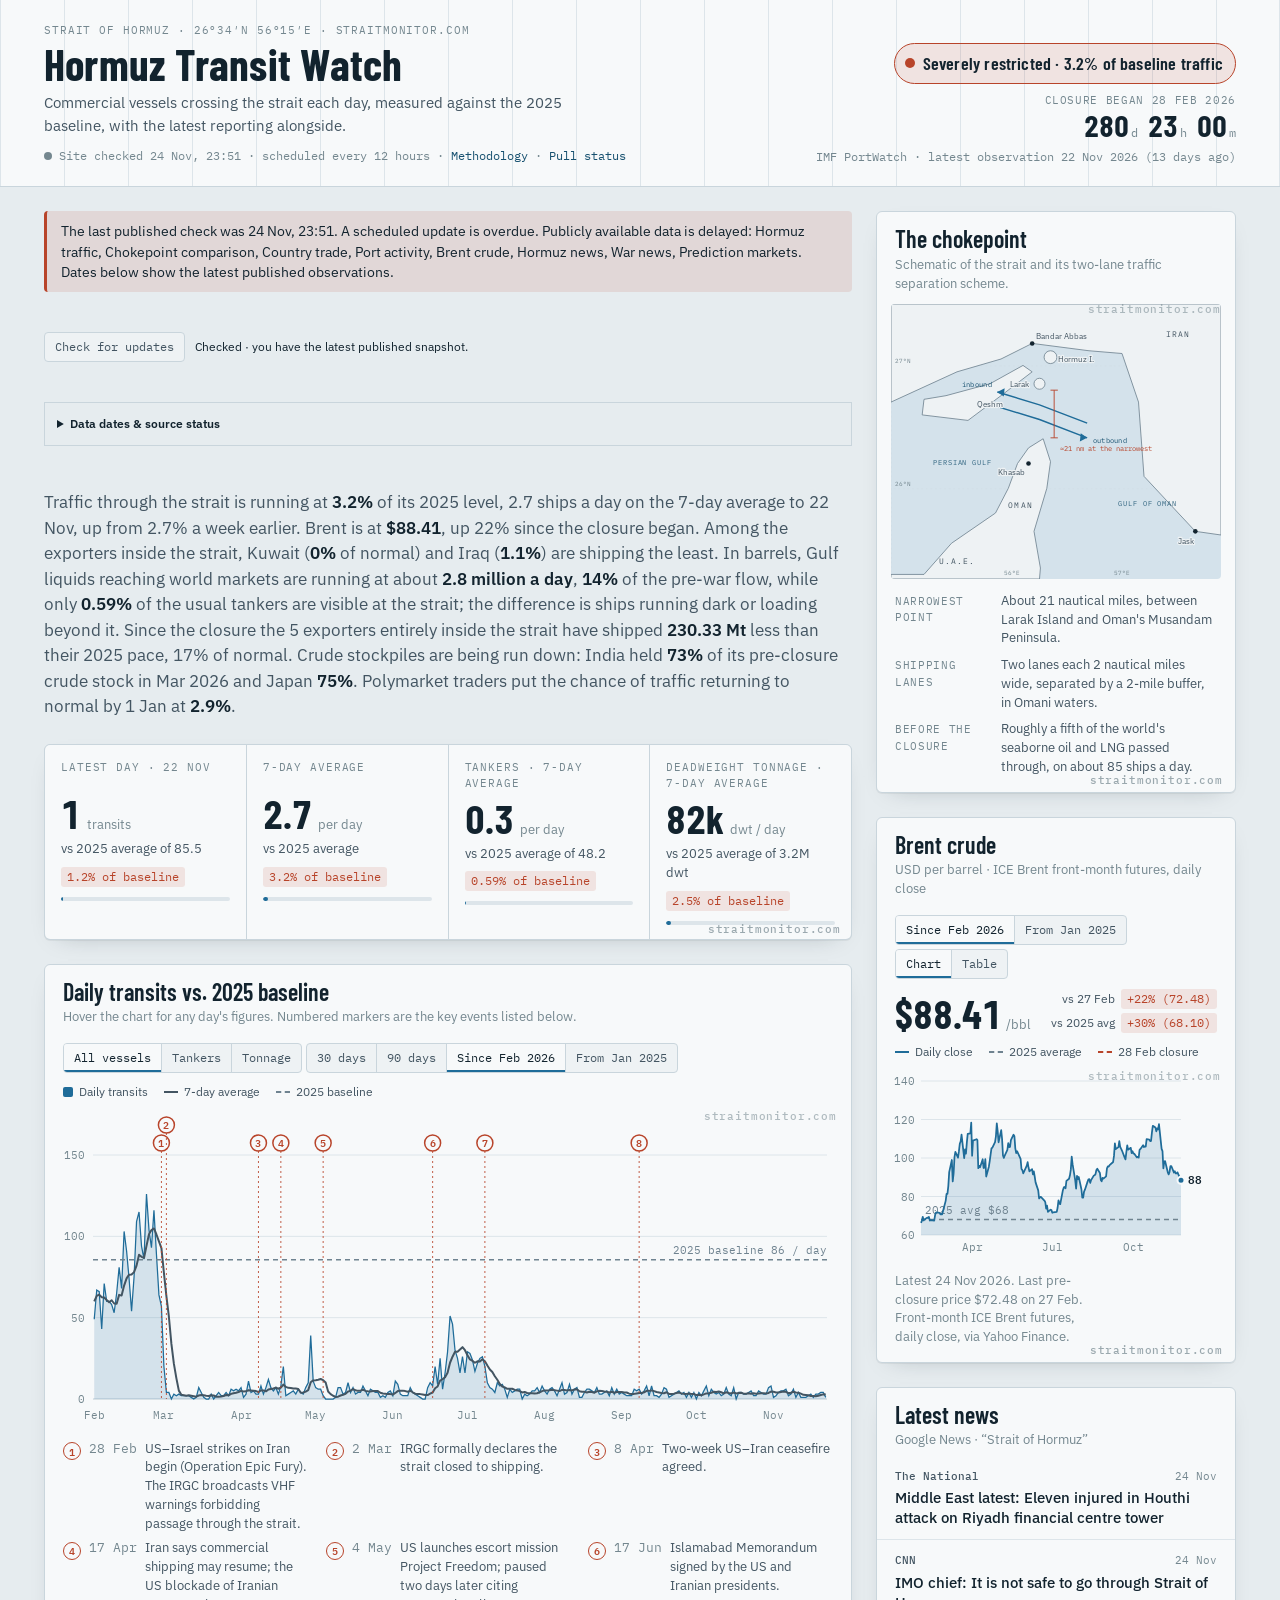
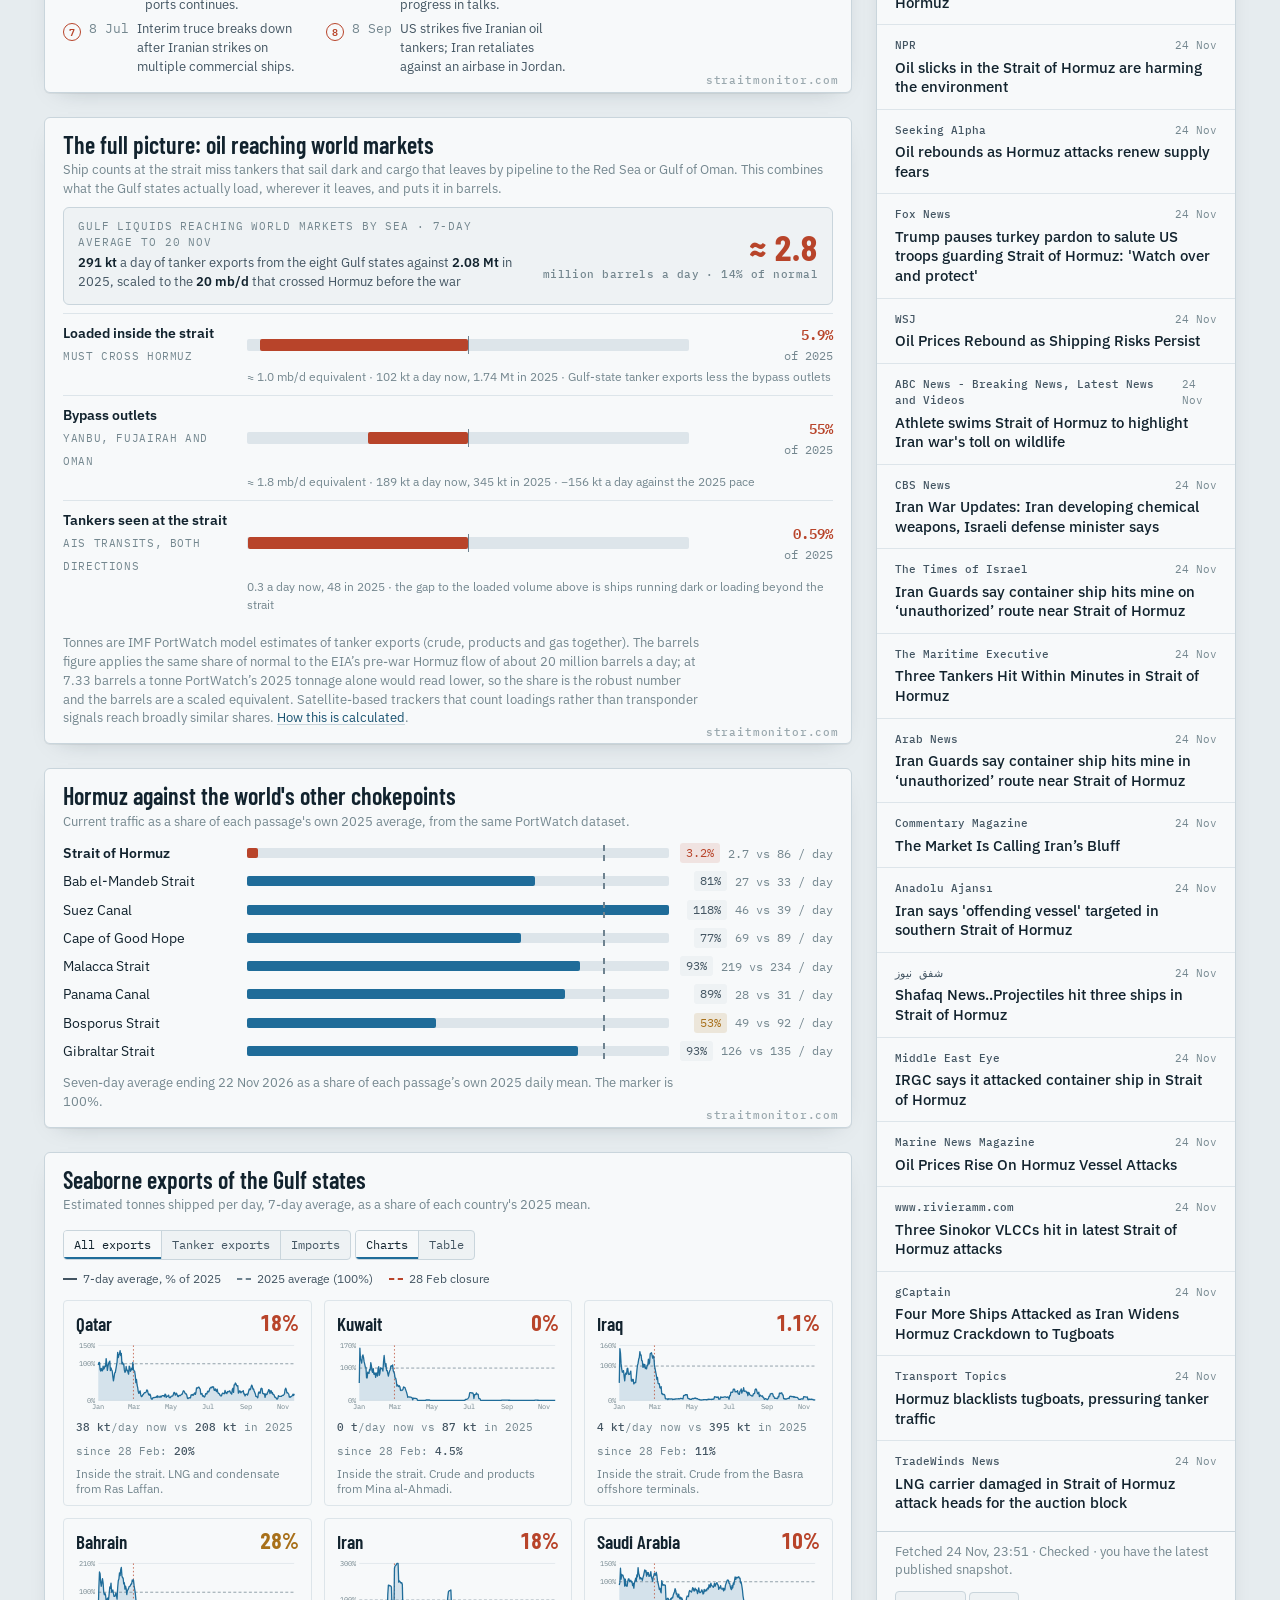
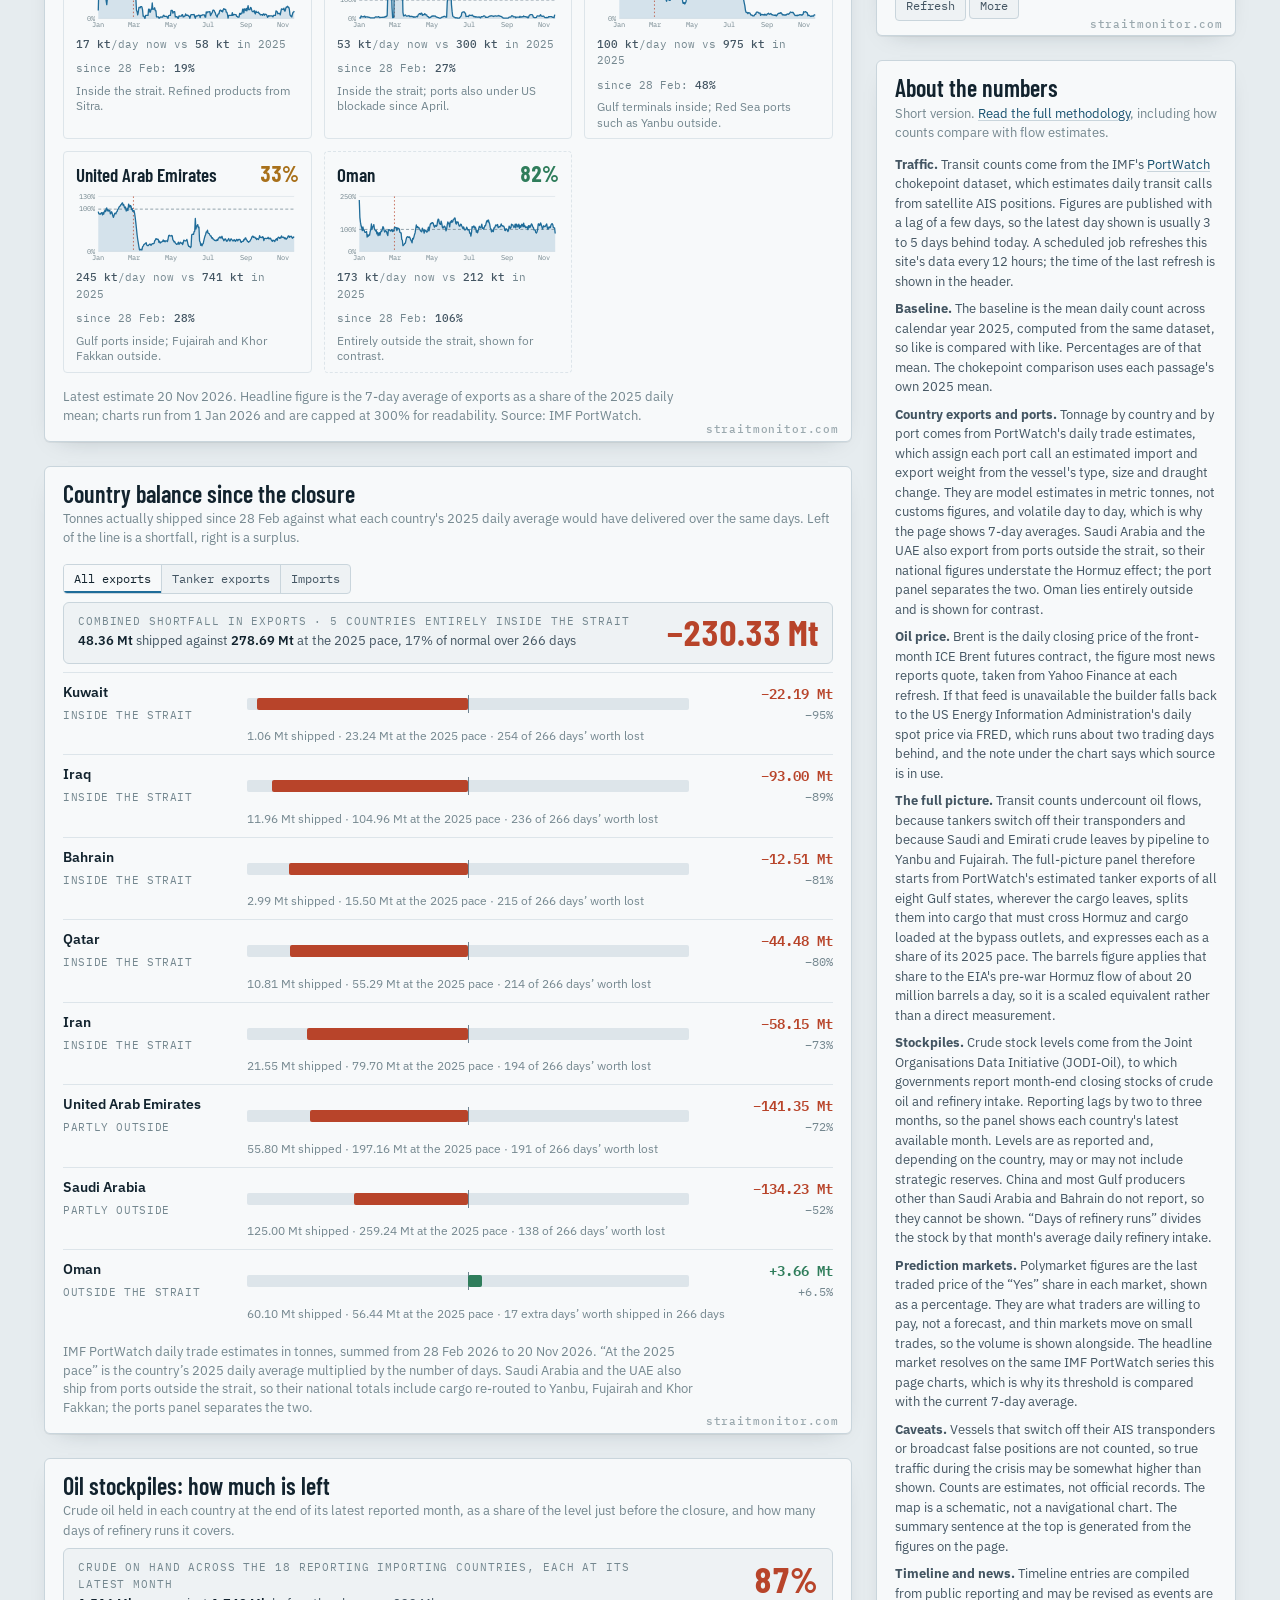
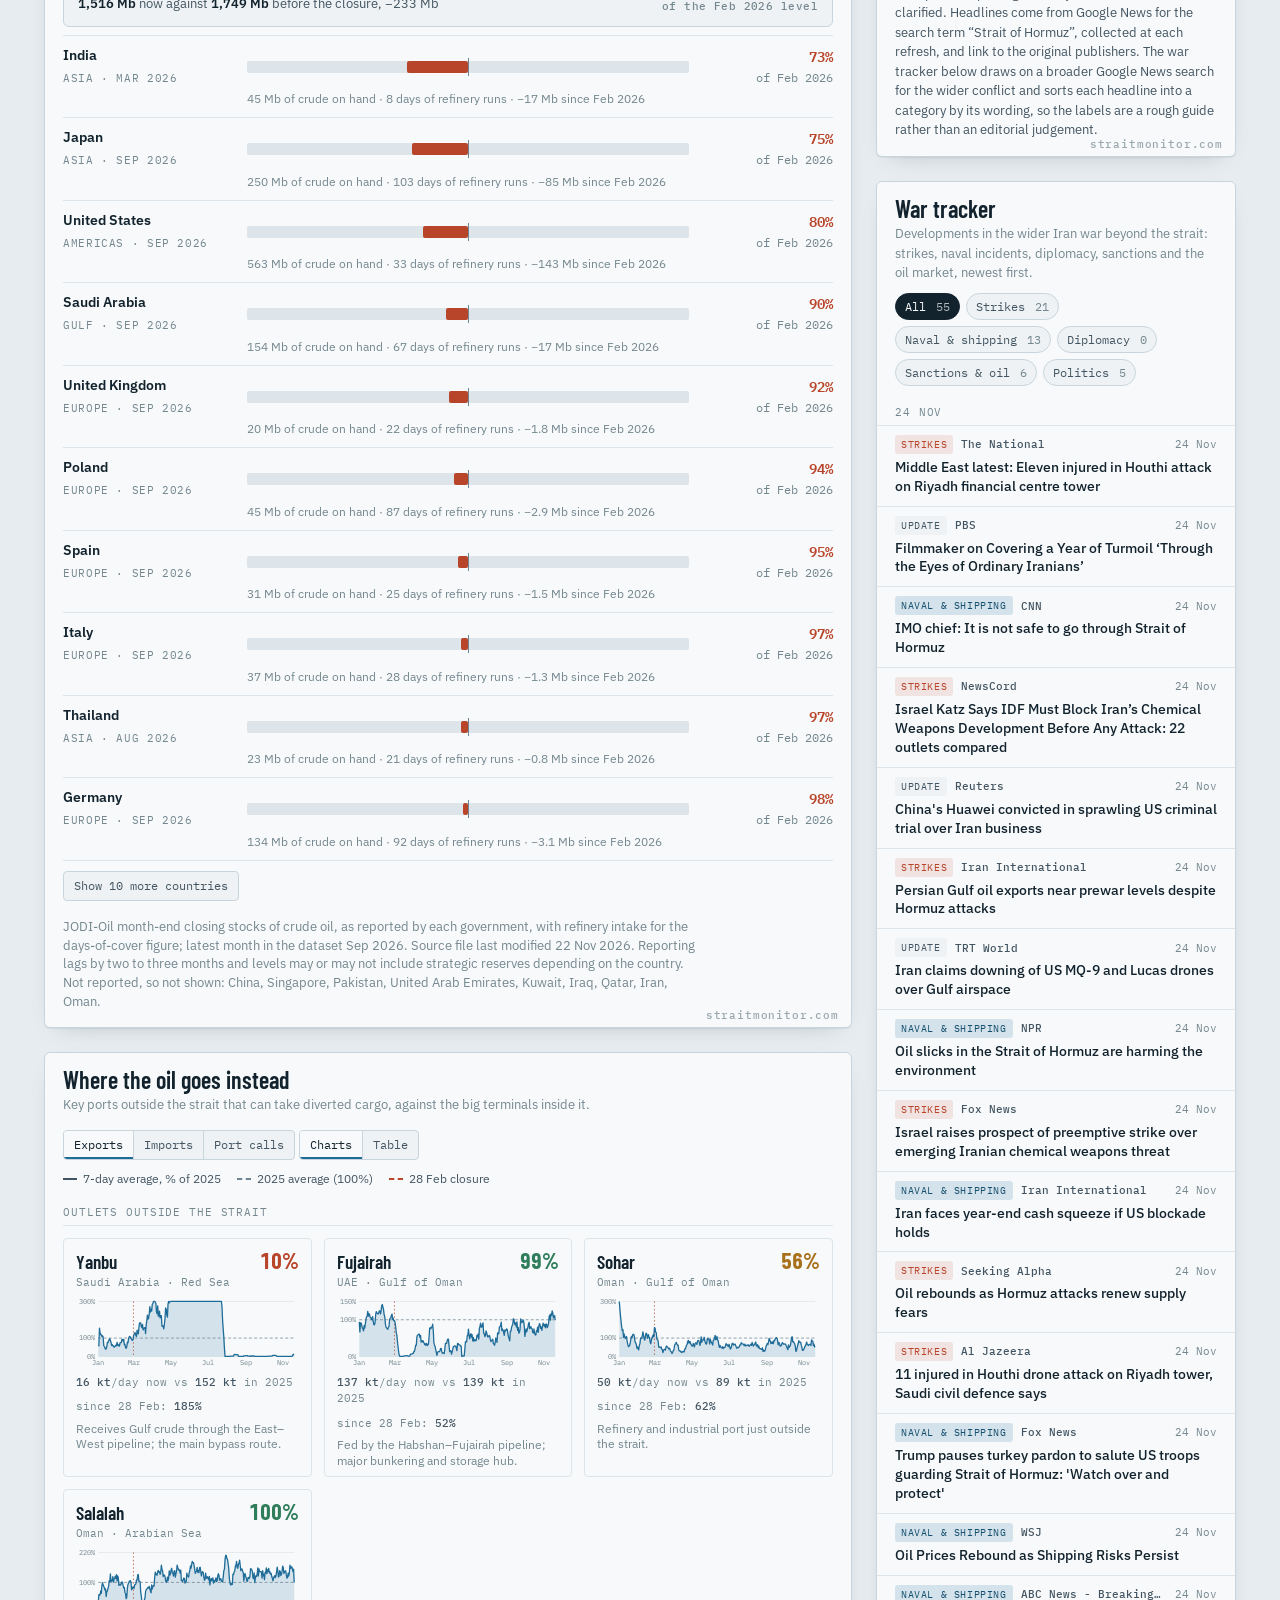
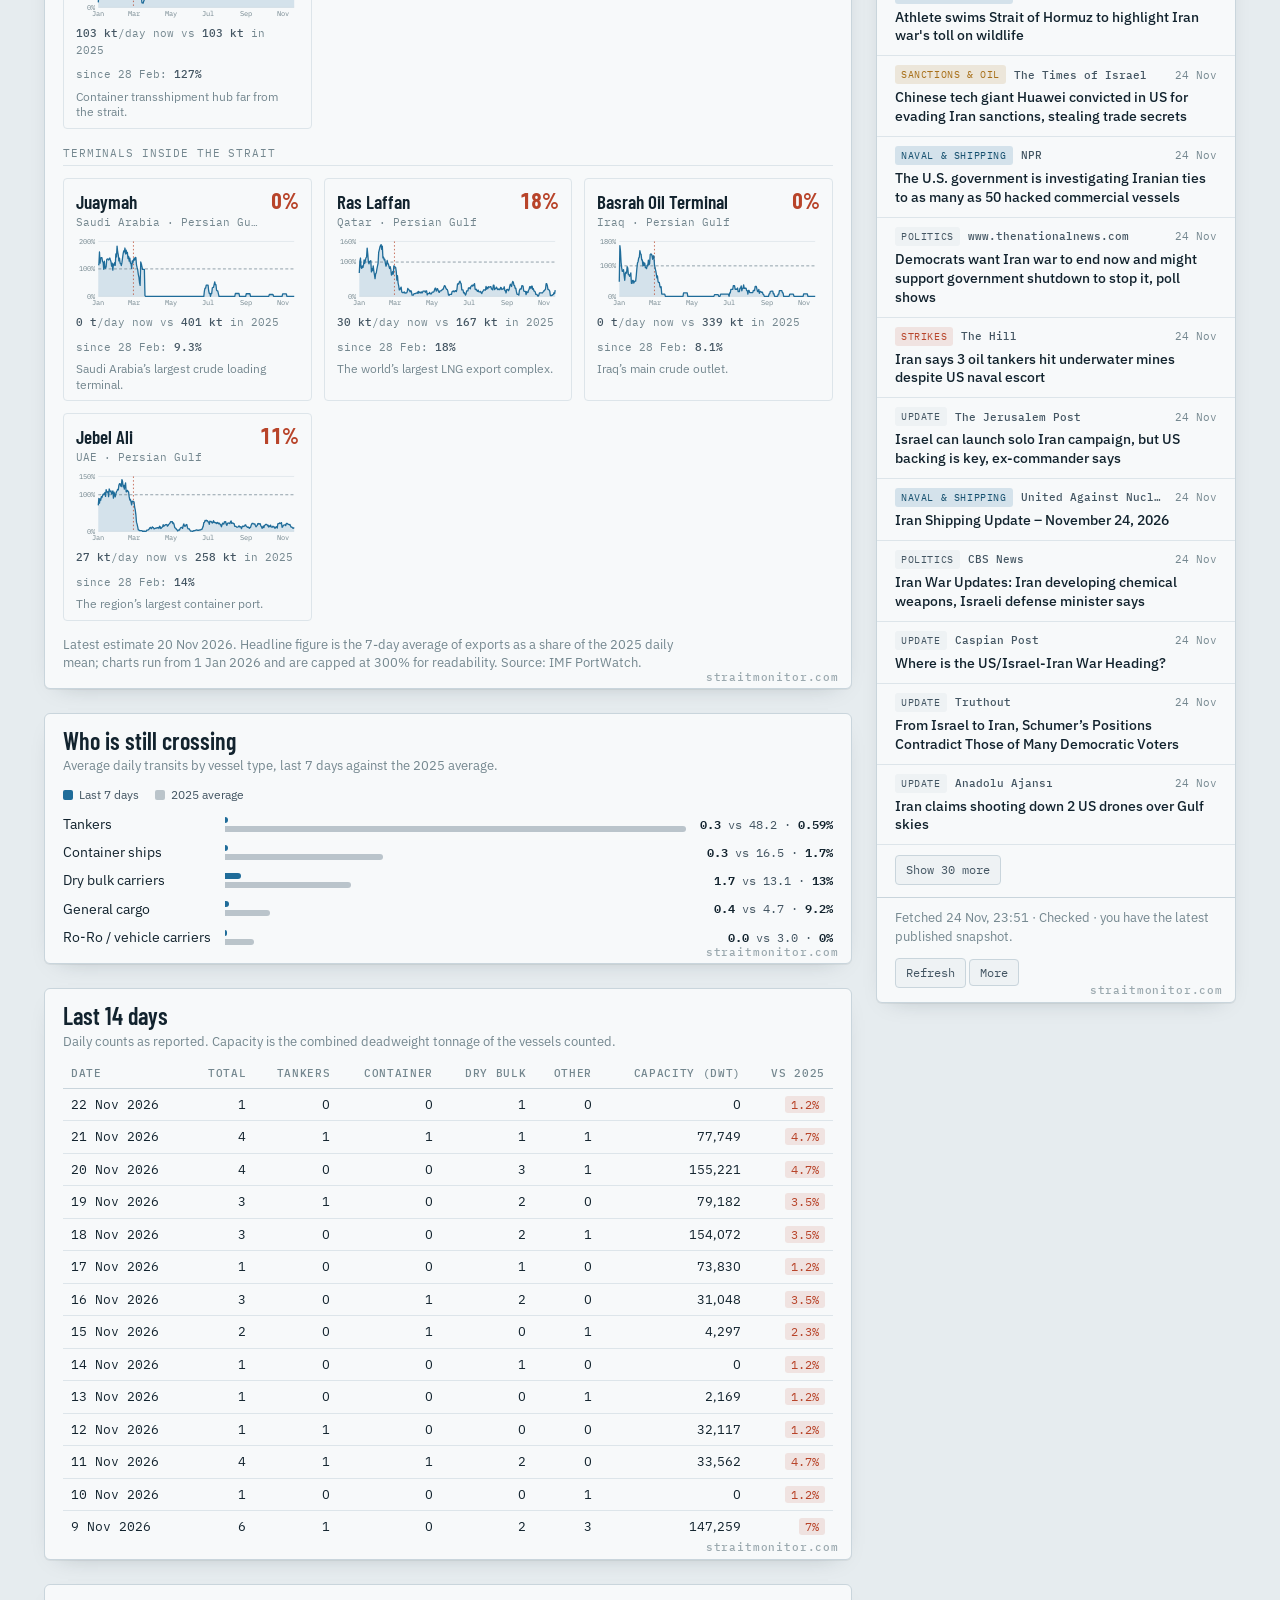
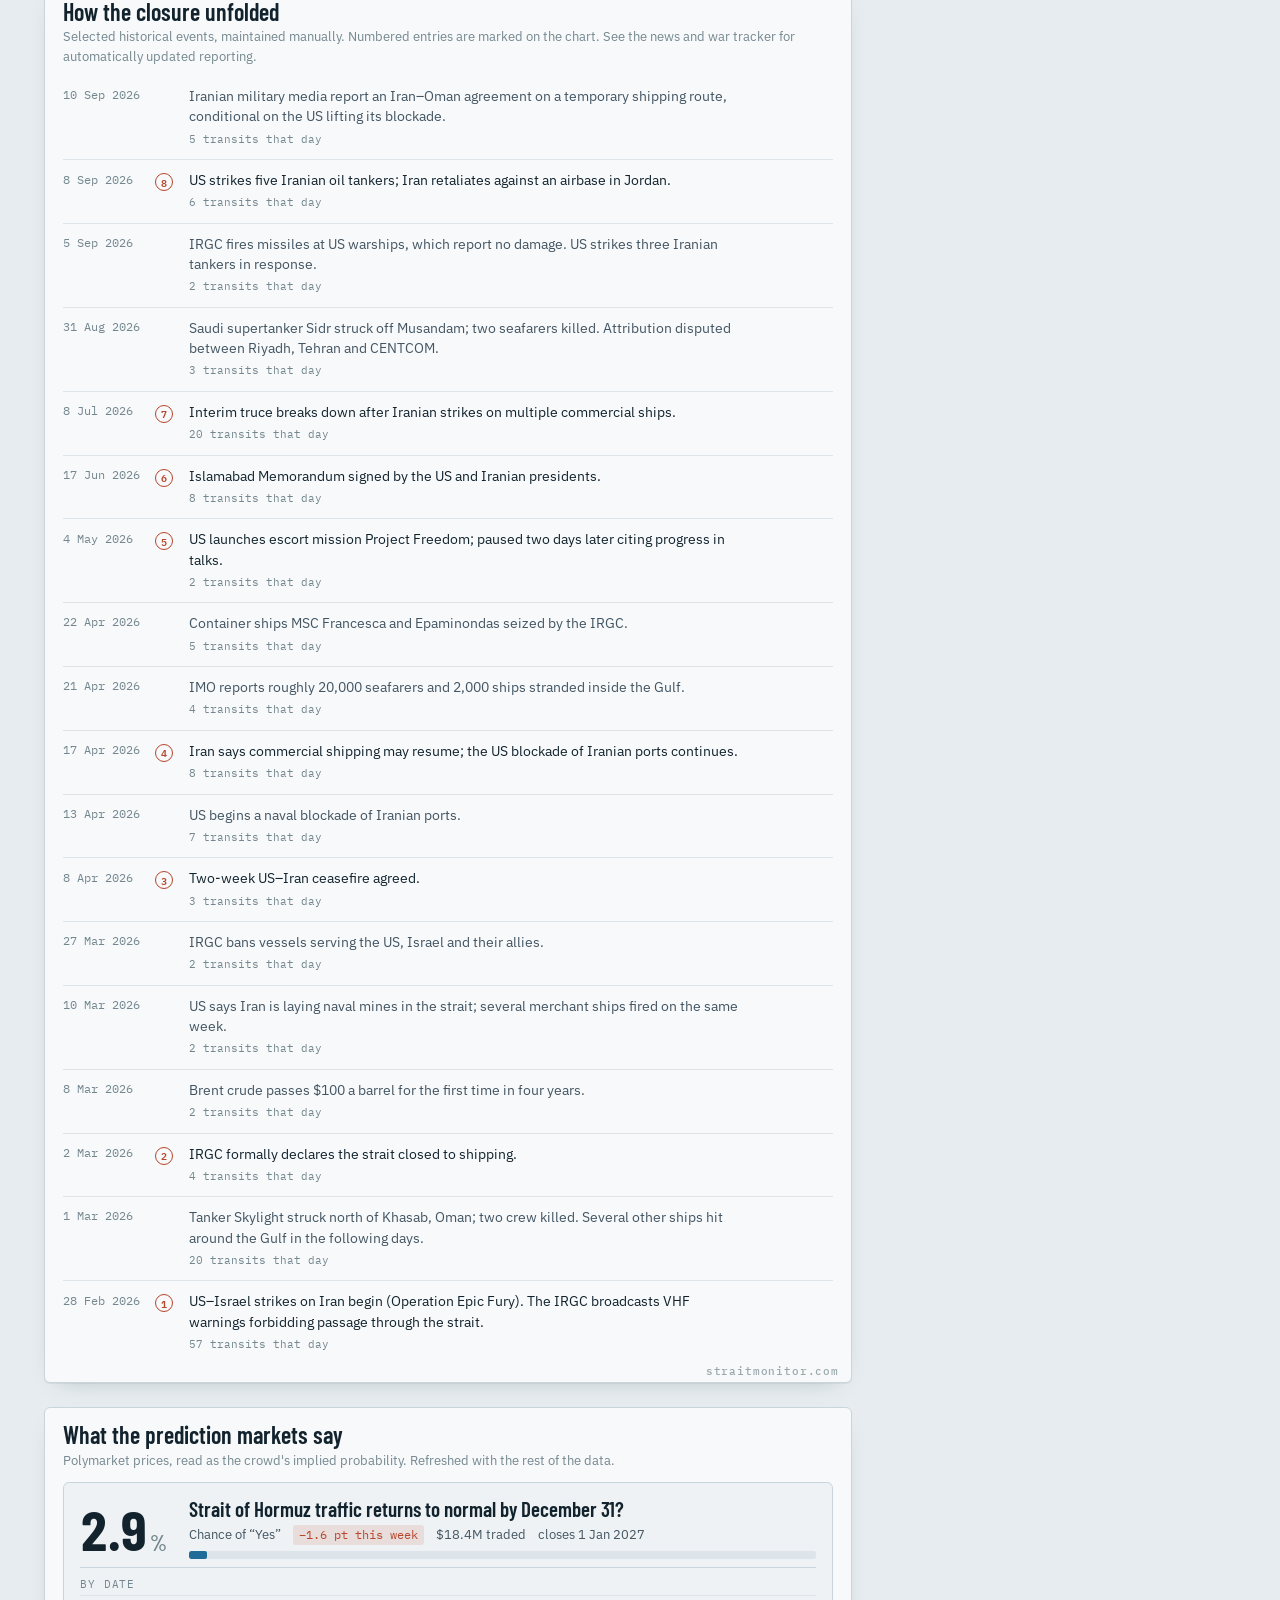
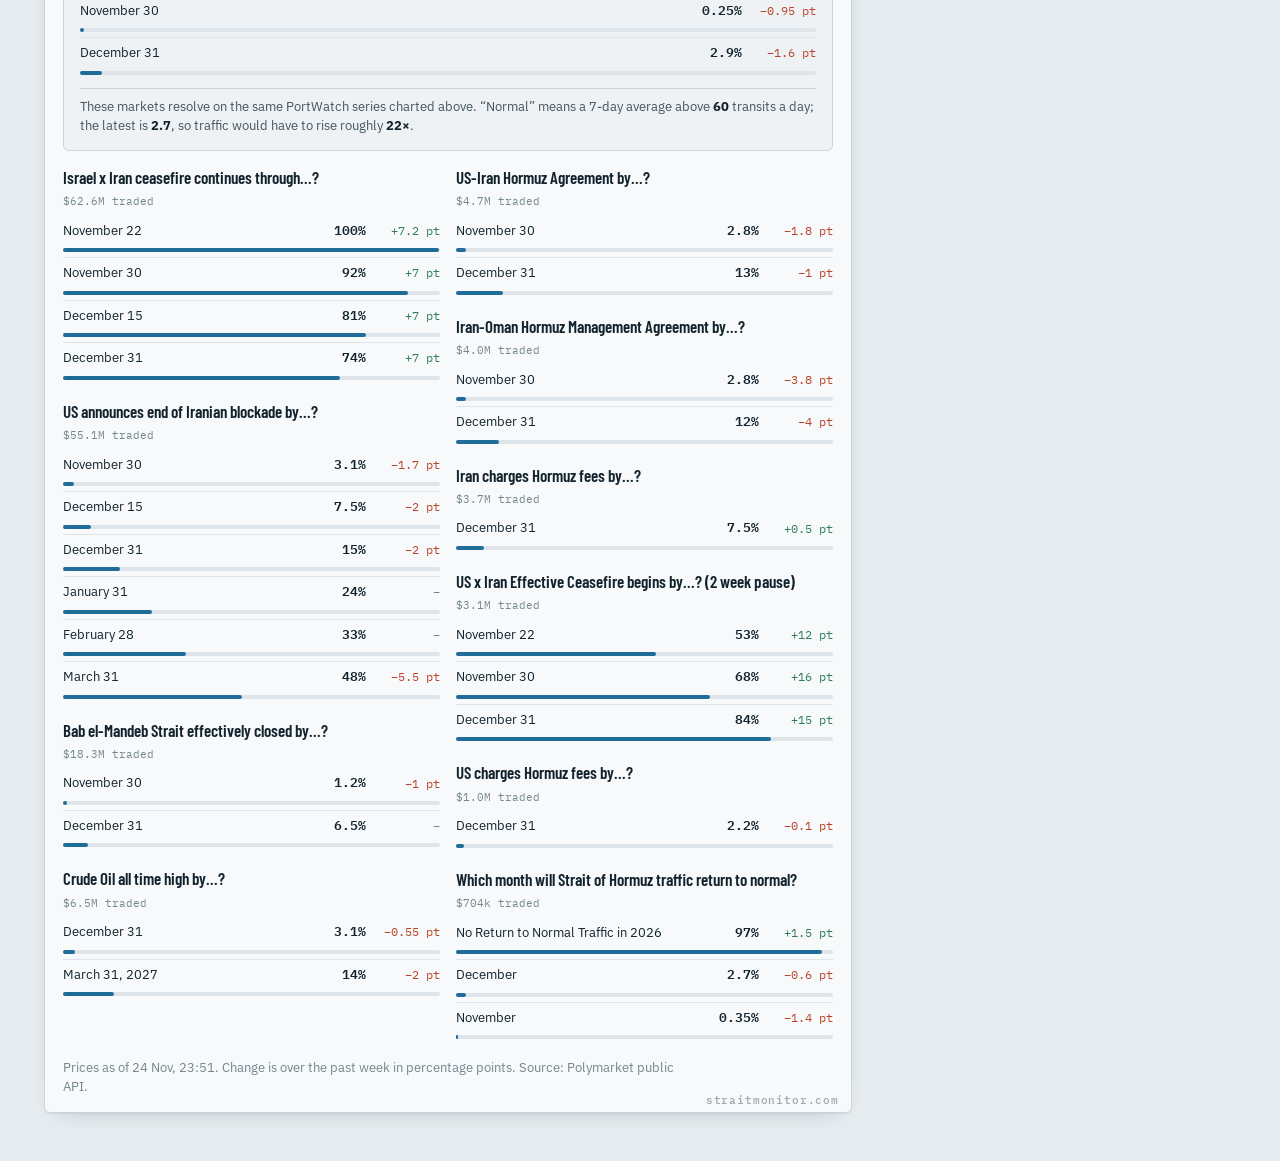
==== index.html @ 9a39bed8 "data: update 2026-11-24 23:51 UTC" ====
<!DOCTYPE html>
<html lang="en">
<head>
  <meta charset="utf-8">
  <meta name="viewport" content="width=device-width, initial-scale=1">
  <!-- Google tag (gtag.js) -->
  <script async src="https://www.googletagmanager.com/gtag/js?id=G-4L4W1HVJ27"></script>
  <script>
    window.dataLayer = window.dataLayer || [];
    function gtag(){dataLayer.push(arguments);}
    gtag('js', new Date());

    gtag('config', 'G-4L4W1HVJ27');
  </script>
  <title>Hormuz Transit Watch</title>
  <meta name="description" content="Live tracker for the Strait of Hormuz closure: daily ship transits against the 2025 baseline, oil reaching world markets in barrels, each Gulf state's export shortfall, crude stockpiles by country, Brent, prediction markets, a timeline, the news and a war tracker. Updated every 12 hours.">
  <link rel="canonical" href="https://straitmonitor.com/">
  <link rel="icon" href="favicon.ico" sizes="16x16 32x32 48x48">
  <link rel="icon" type="image/svg+xml" href="favicon.svg">
  <link rel="apple-touch-icon" href="apple-touch-icon.png">
  <link rel="manifest" href="site.webmanifest">
  <meta name="theme-color" content="#0c1820">
  <meta property="og:url" content="https://straitmonitor.com/">
  <meta property="og:type" content="website">
  <meta property="og:title" content="Hormuz Transit Watch">
  <meta property="og:description" content="Daily ship transits, oil reaching world markets in barrels, each Gulf state's export shortfall, crude stockpiles, Brent and a crisis timeline. Updated every 12 hours.">
  <meta property="og:image" content="https://straitmonitor.com/og-image.png?v=202611242351">
  <meta property="og:image:width" content="1200">
  <meta property="og:image:height" content="630">
  <meta property="og:image:alt" content="Strait of Hormuz traffic at a few percent of its 2025 level, with a chart of daily transits collapsing after the 28 February 2026 closure.">
  <meta name="twitter:card" content="summary_large_image">
  <meta name="twitter:title" content="Hormuz Transit Watch">
  <meta name="twitter:description" content="Daily ship transits, oil reaching world markets in barrels, Gulf export shortfalls, crude stockpiles, Brent and a crisis timeline. Updated every 12 hours.">
  <meta name="twitter:image" content="https://straitmonitor.com/og-image.png?v=202611242351">
  <meta name="twitter:image:alt" content="Strait of Hormuz traffic at a few percent of its 2025 level, with a chart of daily transits collapsing after the 28 February 2026 closure.">
  <link rel="preconnect" href="https://fonts.googleapis.com">
  <link rel="preconnect" href="https://fonts.gstatic.com" crossorigin>
  <link rel="stylesheet" href="https://fonts.googleapis.com/css2?family=Barlow+Condensed:wght@600;700&family=IBM+Plex+Sans:wght@400;500;600&family=IBM+Plex+Mono:wght@400;500;600&display=swap">
  <link rel="stylesheet" href="styles.css?v=9">
</head>
<body>

<header class="masthead">
  <div class="masthead-inner">
    <div class="brand">
      <div class="eyebrow">Strait of Hormuz · 26°34′N 56°15′E · straitmonitor.com</div>
      <h1>Hormuz Transit Watch</h1>
      <p>Commercial vessels crossing the strait each day, measured against the 2025 baseline, with the latest reporting alongside.</p>
      <div class="live"><span class="live-dot" id="live-dot" data-state="saved"></span><span id="live-text">Loading…</span><span class="live-sep">·</span><a class="meth-link" href="methodology.html">Methodology</a><span class="live-sep">·</span><a class="meth-link" href="status.html">Pull status</a></div>
    </div>
    <div class="status">
      <span class="status-pill" id="status-pill" data-level="">
        <span class="dot"></span>
        <span id="status-text">Loading traffic data…</span>
      </span>
      <div class="counter" aria-label="Time since the closure began on 28 February 2026">
        <span class="counter-label">Closure began 28 Feb 2026</span>
        <span class="counter-digits">
          <b id="counter-days" class="num">–</b><small>d</small>
          <b id="counter-hours" class="num">––</b><small>h</small>
          <b id="counter-mins" class="num">––</b><small>m</small>
        </span>
      </div>
      <div class="meta" id="status-meta">Source: IMF PortWatch</div>
    </div>
  </div>
</header>

<main class="page">
  <div class="main">

    <div class="stale" id="stale-notice" role="status" hidden></div>
    <div class="data-refresh-controls">
      <button type="button" class="btn" id="data-refresh">Check for updates</button>
      <span id="refresh-status" role="status" aria-live="polite"></span>
    </div>
    <details class="source-status" id="source-status" hidden>
      <summary>Data dates &amp; source status</summary>
      <p>Checks run every 12 hours. Providers publish on their own schedules. Traffic and trade can lag by days; oil stockpiles are monthly and usually lag by months. Refresh loads the latest published snapshot.</p>
      <div class="source-status-scroll">
        <table>
          <thead><tr><th scope="col">Source</th><th scope="col">Data through</th><th scope="col">Status</th><th scope="col">Last successful fetch</th></tr></thead>
          <tbody id="source-status-list"></tbody>
        </table>
      </div>
    </details>

    <p class="summary" id="summary" aria-live="polite"></p>

    <section class="tiles" id="tiles" aria-label="Key figures">
      <div class="tile">
        <div class="eyebrow label" id="tile-latest-label">Latest day</div>
        <div class="value"><span class="num" id="tile-latest">–</span><small>transits</small></div>
        <div class="compare"><span id="tile-latest-cmp">vs 2025 average</span> <span class="delta" id="tile-latest-delta">–</span></div>
        <div class="meter" aria-hidden="true"><span id="tile-latest-meter" style="width:0%"></span></div>
      </div>
      <div class="tile">
        <div class="eyebrow label">7-day average</div>
        <div class="value"><span class="num" id="tile-week">–</span><small>per day</small></div>
        <div class="compare"><span>vs 2025 average</span> <span class="delta" id="tile-week-delta">–</span></div>
        <div class="meter" aria-hidden="true"><span id="tile-week-meter" style="width:0%"></span></div>
      </div>
      <div class="tile">
        <div class="eyebrow label">Tankers · 7-day average</div>
        <div class="value"><span class="num" id="tile-tanker">–</span><small>per day</small></div>
        <div class="compare"><span id="tile-tanker-cmp">vs 2025 average</span> <span class="delta" id="tile-tanker-delta">–</span></div>
        <div class="meter" aria-hidden="true"><span id="tile-tanker-meter" style="width:0%"></span></div>
      </div>
      <div class="tile">
        <div class="eyebrow label">Deadweight tonnage · 7-day average</div>
        <div class="value"><span class="num" id="tile-dwt">–</span><small>dwt / day</small></div>
        <div class="compare"><span id="tile-dwt-cmp">vs 2025 average</span> <span class="delta" id="tile-dwt-delta">–</span></div>
        <div class="meter" aria-hidden="true"><span id="tile-dwt-meter" style="width:0%"></span></div>
      </div>
    </section>

    <section class="panel" aria-labelledby="chart-title">
      <div class="panel-head">
        <div>
          <h2 id="chart-title">Daily transits vs. 2025 baseline</h2>
          <p class="sub">Hover the chart for any day's figures. Numbered markers are the key events listed below.</p>
        </div>
        <div class="controls">
          <div class="seg" id="metric-seg" role="group" aria-label="Measure">
            <button type="button" data-metric="total" aria-pressed="true">All vessels</button>
            <button type="button" data-metric="tanker" aria-pressed="false">Tankers</button>
            <button type="button" data-metric="capacity" aria-pressed="false">Tonnage</button>
          </div>
          <div class="seg" id="range-seg" role="group" aria-label="Date range">
            <button type="button" data-range="30" aria-pressed="false">30 days</button>
            <button type="button" data-range="90" aria-pressed="false">90 days</button>
            <button type="button" data-range="crisis" aria-pressed="true">Since Feb 2026</button>
            <button type="button" data-range="all" aria-pressed="false">From Jan 2025</button>
          </div>
        </div>
      </div>
      <div class="legend" aria-hidden="true">
        <span><i class="bar"></i> <span id="legend-daily">Daily transits</span></span>
        <span><i></i> 7-day average</span>
        <span><i class="dash"></i> 2025 baseline</span>
      </div>
      <div class="chart-wrap" id="chart">
        <div class="tooltip" id="tooltip" hidden></div>
      </div>
      <ol class="events" id="events" aria-label="Key events marked on the chart"></ol>
    </section>

    <section class="panel" aria-labelledby="fp-title">
      <div class="panel-head">
        <div>
          <h2 id="fp-title">The full picture: oil reaching world markets</h2>
          <p class="sub">Ship counts at the strait miss tankers that sail dark and cargo that leaves by pipeline to the Red Sea or Gulf of Oman. This combines what the Gulf states actually load, wherever it leaves, and puts it in barrels.</p>
        </div>
      </div>
      <div class="balance" id="fullpic"></div>
      <p class="foot-note" id="fullpic-note"></p>
    </section>

    <section class="panel" aria-labelledby="cp-title">
      <div class="panel-head">
        <div>
          <h2 id="cp-title">Hormuz against the world's other chokepoints</h2>
          <p class="sub">Current traffic as a share of each passage's own 2025 average, from the same PortWatch dataset.</p>
        </div>
      </div>
      <div class="chokepoints" id="chokepoints"></div>
      <p class="foot-note" id="chokepoints-note"></p>
    </section>

    <section class="panel" aria-labelledby="cty-title">
      <div class="panel-head">
        <div>
          <h2 id="cty-title">Seaborne exports of the Gulf states</h2>
          <p class="sub">Estimated tonnes shipped per day, 7-day average, as a share of each country's 2025 mean.</p>
        </div>
        <div class="controls">
          <div class="seg" id="cmetric-seg" role="group" aria-label="Trade measure">
            <button type="button" data-cmetric="export" aria-pressed="true">All exports</button>
            <button type="button" data-cmetric="export_tanker" aria-pressed="false">Tanker exports</button>
            <button type="button" data-cmetric="import" aria-pressed="false">Imports</button>
          </div>
          <div class="seg" id="countries-view" role="group" aria-label="View">
            <button type="button" data-view="chart" aria-pressed="true">Charts</button>
            <button type="button" data-view="table" aria-pressed="false">Table</button>
          </div>
        </div>
      </div>
      <div class="legend" aria-hidden="true">
        <span><i></i> 7-day average, % of 2025</span>
        <span><i class="dash"></i> 2025 average (100%)</span>
        <span><i class="dash red"></i> 28 Feb closure</span>
      </div>
      <div class="countries" id="countries">
        <div class="tooltip" id="cty-tooltip" hidden></div>
      </div>
      <p class="foot-note" id="countries-note"></p>
    </section>

    <section class="panel" aria-labelledby="bal-title">
      <div class="panel-head">
        <div>
          <h2 id="bal-title">Country balance since the closure</h2>
          <p class="sub">Tonnes actually shipped since 28 Feb against what each country's 2025 daily average would have delivered over the same days. Left of the line is a shortfall, right is a surplus.</p>
        </div>
        <div class="controls">
          <div class="seg" id="bmetric-seg" role="group" aria-label="Trade measure">
            <button type="button" data-bmetric="export" aria-pressed="true">All exports</button>
            <button type="button" data-bmetric="export_tanker" aria-pressed="false">Tanker exports</button>
            <button type="button" data-bmetric="import" aria-pressed="false">Imports</button>
          </div>
        </div>
      </div>
      <div class="balance" id="balance"></div>
      <p class="foot-note" id="balance-note"></p>
    </section>

    <section class="panel" aria-labelledby="stk-title">
      <div class="panel-head">
        <div>
          <h2 id="stk-title">Oil stockpiles: how much is left</h2>
          <p class="sub">Crude oil held in each country at the end of its latest reported month, as a share of the level just before the closure, and how many days of refinery runs it covers.</p>
        </div>
      </div>
      <div class="balance" id="stocks"></div>
      <p class="foot-note" id="stocks-note"></p>
    </section>

    <section class="panel" aria-labelledby="ports-title">
      <div class="panel-head">
        <div>
          <h2 id="ports-title">Where the oil goes instead</h2>
          <p class="sub">Key ports outside the strait that can take diverted cargo, against the big terminals inside it.</p>
        </div>
        <div class="controls">
          <div class="seg" id="pmetric-seg" role="group" aria-label="Port measure">
            <button type="button" data-pmetric="export" aria-pressed="true">Exports</button>
            <button type="button" data-pmetric="import" aria-pressed="false">Imports</button>
            <button type="button" data-pmetric="portcalls" aria-pressed="false">Port calls</button>
          </div>
          <div class="seg" id="ports-view" role="group" aria-label="View">
            <button type="button" data-view="chart" aria-pressed="true">Charts</button>
            <button type="button" data-view="table" aria-pressed="false">Table</button>
          </div>
        </div>
      </div>
      <div class="legend" aria-hidden="true">
        <span><i></i> 7-day average, % of 2025</span>
        <span><i class="dash"></i> 2025 average (100%)</span>
        <span><i class="dash red"></i> 28 Feb closure</span>
      </div>
      <div class="countries" id="ports">
        <div class="tooltip" id="port-tooltip" hidden></div>
      </div>
      <p class="foot-note" id="ports-note"></p>
    </section>

    <section class="panel" aria-labelledby="mix-title">
      <div class="panel-head">
        <div>
          <h2 id="mix-title">Who is still crossing</h2>
          <p class="sub">Average daily transits by vessel type, last 7 days against the 2025 average.</p>
        </div>
      </div>
      <div class="legend" aria-hidden="true">
        <span><i class="bar"></i> Last 7 days</span>
        <span><i class="bar base"></i> 2025 average</span>
      </div>
      <div class="mix" id="mix"></div>
    </section>

    <section class="panel" aria-labelledby="table-title">
      <div class="panel-head">
        <div>
          <h2 id="table-title">Last 14 days</h2>
          <p class="sub">Daily counts as reported. Capacity is the combined deadweight tonnage of the vessels counted.</p>
        </div>
      </div>
      <div class="table-wrap">
        <table id="table">
          <thead>
            <tr>
              <th>Date</th>
              <th>Total</th>
              <th>Tankers</th>
              <th>Container</th>
              <th>Dry bulk</th>
              <th>Other</th>
              <th>Capacity (dwt)</th>
              <th>vs 2025</th>
            </tr>
          </thead>
          <tbody></tbody>
        </table>
      </div>
    </section>

    <section class="panel" aria-labelledby="tl-title">
      <div class="panel-head">
        <div>
          <h2 id="tl-title">How the closure unfolded</h2>
          <p class="sub">Selected historical events, maintained manually. Numbered entries are marked on the chart. See the news and war tracker for automatically updated reporting.</p>
        </div>
      </div>
      <ol class="timeline" id="timeline"></ol>
    </section>

    <section class="panel" aria-labelledby="pm-title">
      <div class="panel-head">
        <div>
          <h2 id="pm-title">What the prediction markets say</h2>
          <p class="sub">Polymarket prices, read as the crowd's implied probability. Refreshed with the rest of the data.</p>
        </div>
      </div>
      <div class="pm" id="pm"></div>
      <p class="foot-note" id="pm-note"></p>
    </section>

  </div>

  <aside class="aside">
    <section class="panel map-panel" aria-labelledby="map-title">
      <div class="panel-head">
        <div>
          <h2 id="map-title">The chokepoint</h2>
          <p class="sub">Schematic of the strait and its two-lane traffic separation scheme.</p>
        </div>
      </div>
      <div class="map">
        <svg viewBox="0 0 360 300" role="img" aria-label="Schematic map of the Strait of Hormuz between Iran to the north and the Musandam Peninsula of Oman to the south, with inbound and outbound shipping lanes">
          <defs>
            <pattern id="sea-grid" width="120" height="134" patternUnits="userSpaceOnUse" x="0" y="67">
              <path d="M120,0 L0,0 0,134" fill="none" class="graticule"></path>
            </pattern>
          </defs>
          <rect class="sea" x="0" y="0" width="360" height="300"></rect>
          <rect x="0" y="0" width="360" height="300" fill="url(#sea-grid)"></rect>
          <path class="land" d="M0,107 L72,74 L120,60 L154,43 L216,51 L252,54 L270,107 L276,188 L332,248 L360,252 L360,0 L0,0 Z"></path>
          <path class="land" d="M34,121 L84,127 L120,100 L154,74 L144,67 L108,87 L60,100 L36,104 Z"></path>
          <circle class="land" cx="174" cy="58" r="7"></circle>
          <circle class="land" cx="162" cy="87" r="6"></circle>
          <path class="land" d="M0,300 L0,295 L36,295 L66,261 L114,228 L128,201 L138,174 L150,157 L166,147 L174,172 L170,201 L156,248 L163,288 L162,300 Z"></path>
          <path class="lane" d="M214,130 L162,110 L116,96"></path>
          <path class="lane" d="M214,146 L162,126 L116,112"></path>
          <path class="lane-arrow" d="M116,96 L124,92 L123,101 Z"></path>
          <path class="lane-arrow" d="M214,146 L206,150 L207,141 Z"></path>
          <text class="lane-label" x="110" y="90" text-anchor="end">inbound</text>
          <text class="lane-label" x="220" y="152">outbound</text>
          <line class="dim" x1="178" y1="94" x2="178" y2="146"></line>
          <line class="dim" x1="174" y1="94" x2="182" y2="94"></line>
          <line class="dim" x1="174" y1="146" x2="182" y2="146"></line>
          <text class="dim-label" x="184" y="160">≈21 nm at the narrowest</text>
          <circle class="town" cx="154" cy="43" r="2.5"></circle>
          <text class="place" x="158" y="38">Bandar Abbas</text>
          <circle class="town" cx="150" cy="174" r="2.5"></circle>
          <text class="place" x="146" y="186" text-anchor="end">Khasab</text>
          <circle class="town" cx="332" cy="248" r="2.5"></circle>
          <text class="place" x="330" y="262" text-anchor="end">Jask</text>
          <text class="place" x="94" y="112">Qeshm</text>
          <text class="place" x="182" y="63">Hormuz I.</text>
          <text class="place" x="150" y="90" text-anchor="end">Larak</text>
          <text class="region" x="300" y="36">IRAN</text>
          <text class="region" x="128" y="222">OMAN</text>
          <text class="region" x="52" y="284">U.A.E.</text>
          <text class="water" x="46" y="176">PERSIAN GULF</text>
          <text class="water" x="248" y="220">GULF OF OMAN</text>
          <text class="grat" x="4" y="64">27°N</text>
          <text class="grat" x="4" y="198">26°N</text>
          <text class="grat" x="123" y="296">56°E</text>
          <text class="grat" x="243" y="296">57°E</text>
        </svg>
      </div>
      <dl class="facts">
        <div><dt>Narrowest point</dt><dd>About 21 nautical miles, between Larak Island and Oman's Musandam Peninsula.</dd></div>
        <div><dt>Shipping lanes</dt><dd>Two lanes each 2 nautical miles wide, separated by a 2-mile buffer, in Omani waters.</dd></div>
        <div><dt>Before the closure</dt><dd>Roughly a fifth of the world's seaborne oil and LNG passed through, on about 85 ships a day.</dd></div>
      </dl>
    </section>

    <section class="panel" aria-labelledby="brent-title">
      <div class="panel-head">
        <div>
          <h2 id="brent-title">Brent crude</h2>
          <p class="sub" id="brent-sub">US dollars per barrel</p>
        </div>
        <div class="controls">
          <div class="seg" id="brent-seg" role="group" aria-label="Brent date range">
            <button type="button" data-brange="crisis" aria-pressed="true">Since Feb 2026</button>
            <button type="button" data-brange="all" aria-pressed="false">From Jan 2025</button>
          </div>
          <div class="seg" id="brent-view" role="group" aria-label="View">
            <button type="button" data-view="chart" aria-pressed="true">Chart</button>
            <button type="button" data-view="table" aria-pressed="false">Table</button>
          </div>
        </div>
      </div>
      <div class="brent-head">
        <div class="brent-price"><span id="brent-price">–</span><small>/bbl</small></div>
        <div class="brent-deltas">
          <span>vs 27 Feb <span class="delta" id="brent-vs-prewar">–</span></span>
          <span>vs 2025 avg <span class="delta" id="brent-vs-2025">–</span></span>
        </div>
      </div>
      <div class="legend" aria-hidden="true">
        <span><i class="line"></i> Daily close</span>
        <span><i class="dash"></i> 2025 average</span>
        <span><i class="dash red"></i> 28 Feb closure</span>
      </div>
      <div class="chart-wrap brent-wrap" id="brent-chart">
        <div class="tooltip" id="brent-tooltip" hidden></div>
      </div>
      <p class="foot-note" id="brent-note"></p>
    </section>

    <section class="panel" aria-labelledby="news-title">
      <div class="panel-head">
        <div>
          <h2 id="news-title">Latest news</h2>
          <p class="sub" id="news-sub">Google News · “Strait of Hormuz”</p>
        </div>
      </div>
      <div class="notice" id="news-notice" hidden></div>
      <ul class="news-list" id="news"><li class="empty">Loading headlines…</li></ul>
      <div class="news-foot">
        <span id="news-updated">–</span>
        <span>
          <button type="button" class="btn" id="news-refresh">Refresh</button>
          <a class="btn" style="text-decoration:none" href="https://news.google.com/search?q=%22Strait%20of%20Hormuz%22&hl=en-US&gl=US&ceid=US:en" target="_blank" rel="noopener">More</a>
        </span>
      </div>
    </section>

    <section class="panel" aria-labelledby="notes-title">
      <div class="panel-head">
        <div><h2 id="notes-title">About the numbers</h2><p class="sub">Short version. <a href="methodology.html">Read the full methodology</a>, including how counts compare with flow estimates.</p></div>
      </div>
      <div class="notes">
        <p><strong>Traffic.</strong> Transit counts come from the IMF's <a href="https://portwatch.imf.org/" target="_blank" rel="noopener">PortWatch</a> chokepoint dataset, which estimates daily transit calls from satellite AIS positions. Figures are published with a lag of a few days, so the latest day shown is usually 3 to 5 days behind today. A scheduled job refreshes this site's data every 12 hours; the time of the last refresh is shown in the header.</p>
        <p><strong>Baseline.</strong> The baseline is the mean daily count across calendar year 2025, computed from the same dataset, so like is compared with like. Percentages are of that mean. The chokepoint comparison uses each passage's own 2025 mean.</p>
        <p><strong>Country exports and ports.</strong> Tonnage by country and by port comes from PortWatch's daily trade estimates, which assign each port call an estimated import and export weight from the vessel's type, size and draught change. They are model estimates in metric tonnes, not customs figures, and volatile day to day, which is why the page shows 7-day averages. Saudi Arabia and the UAE also export from ports outside the strait, so their national figures understate the Hormuz effect; the port panel separates the two. Oman lies entirely outside and is shown for contrast.</p>
        <p><strong>Oil price.</strong> Brent is the daily closing price of the front-month ICE Brent futures contract, the figure most news reports quote, taken from Yahoo Finance at each refresh. If that feed is unavailable the builder falls back to the US Energy Information Administration's daily spot price via FRED, which runs about two trading days behind, and the note under the chart says which source is in use.</p>
        <p><strong>The full picture.</strong> Transit counts undercount oil flows, because tankers switch off their transponders and because Saudi and Emirati crude leaves by pipeline to Yanbu and Fujairah. The full-picture panel therefore starts from PortWatch's estimated tanker exports of all eight Gulf states, wherever the cargo leaves, splits them into cargo that must cross Hormuz and cargo loaded at the bypass outlets, and expresses each as a share of its 2025 pace. The barrels figure applies that share to the EIA's pre-war Hormuz flow of about 20 million barrels a day, so it is a scaled equivalent rather than a direct measurement.</p>
        <p><strong>Stockpiles.</strong> Crude stock levels come from the Joint Organisations Data Initiative (JODI-Oil), to which governments report month-end closing stocks of crude oil and refinery intake. Reporting lags by two to three months, so the panel shows each country's latest available month. Levels are as reported and, depending on the country, may or may not include strategic reserves. China and most Gulf producers other than Saudi Arabia and Bahrain do not report, so they cannot be shown. “Days of refinery runs” divides the stock by that month's average daily refinery intake.</p>
        <p><strong>Prediction markets.</strong> Polymarket figures are the last traded price of the “Yes” share in each market, shown as a percentage. They are what traders are willing to pay, not a forecast, and thin markets move on small trades, so the volume is shown alongside. The headline market resolves on the same IMF PortWatch series this page charts, which is why its threshold is compared with the current 7-day average.</p>
        <p><strong>Caveats.</strong> Vessels that switch off their AIS transponders or broadcast false positions are not counted, so true traffic during the crisis may be somewhat higher than shown. Counts are estimates, not official records. The map is a schematic, not a navigational chart. The summary sentence at the top is generated from the figures on the page.</p>
        <p><strong>Timeline and news.</strong> Timeline entries are compiled from public reporting and may be revised as events are clarified. Headlines come from Google News for the search term “Strait of Hormuz”, collected at each refresh, and link to the original publishers. The war tracker below draws on a broader Google News search for the wider conflict and sorts each headline into a category by its wording, so the labels are a rough guide rather than an editorial judgement.</p>
      </div>
    </section>

    <section class="panel" aria-labelledby="war-title">
      <div class="panel-head">
        <div>
          <h2 id="war-title">War tracker</h2>
          <p class="sub">Developments in the wider Iran war beyond the strait: strikes, naval incidents, diplomacy, sanctions and the oil market, newest first.</p>
        </div>
      </div>
      <div class="chips" id="war-seg" role="group" aria-label="Filter developments">
        <button type="button" data-war="all" aria-pressed="true">All <i>–</i></button>
        <button type="button" data-war="strikes" aria-pressed="false">Strikes <i>–</i></button>
        <button type="button" data-war="naval" aria-pressed="false">Naval &amp; shipping <i>–</i></button>
        <button type="button" data-war="diplomacy" aria-pressed="false">Diplomacy <i>–</i></button>
        <button type="button" data-war="economy" aria-pressed="false">Sanctions &amp; oil <i>–</i></button>
        <button type="button" data-war="politics" aria-pressed="false">Politics <i>–</i></button>
      </div>
      <div class="notice" id="war-notice" hidden></div>
      <ol class="war-list" id="war"><li class="empty">Loading developments…</li></ol>
      <div class="news-foot">
        <span id="war-updated">–</span>
        <span>
          <button type="button" class="btn" id="war-refresh">Refresh</button>
          <a class="btn" style="text-decoration:none" href="https://news.google.com/search?q=Iran+(war+OR+strike+OR+strikes+OR+missile+OR+missiles+OR+ceasefire+OR+IRGC+OR+blockade+OR+drone+OR+navy+OR+CENTCOM+OR+sanctions)&amp;hl=en-US&amp;gl=US&amp;ceid=US:en" target="_blank" rel="noopener">More</a>
        </span>
      </div>
    </section>

  </aside>
</main>

<script src="data/events.js?v=202611242351"></script>
<script src="data/snapshot.js?v=202611242351"></script>
<script src="data-status.js?v=2"></script>
<script src="app.js?v=10"></script>
</body>
</html>
---- styles.css ----
/* Hormuz Transit Watch — styles */

:root {
  color-scheme: light;
  --bg: #e6ecef;
  --panel: #f7f9fa;
  --panel-2: #eef2f4;
  --line: #c9d5dc;
  --line-soft: #dde5ea;
  --ink: #12232e;
  --ink-2: #435562;
  --muted: #74878f;
  --sea: #1f6c99;
  --sea-ink: #16506f;
  --sea-soft: rgba(31, 108, 153, 0.16);
  --baseline: #6f8390;
  --critical: #b8442a;
  --critical-soft: rgba(184, 68, 42, 0.12);
  --warn: #a8701a;
  --warn-soft: rgba(168, 112, 26, 0.14);
  --good: #2f7d5b;
  --good-soft: rgba(47, 125, 91, 0.14);
  --focus: #1f6c99;
  --shadow: 0 1px 0 rgba(18, 35, 46, 0.06), 0 8px 24px -16px rgba(18, 35, 46, 0.35);
  --display: "Barlow Condensed", "Arial Narrow", "Helvetica Neue", Arial, sans-serif;
  --body: "IBM Plex Sans", "Segoe UI", Roboto, Helvetica, Arial, sans-serif;
  --mono: "IBM Plex Mono", Consolas, "SFMono-Regular", Menlo, monospace;
}

@media (prefers-color-scheme: dark) {
  :root:not([data-theme="light"]) {
    color-scheme: dark;
    --bg: #0b171f;
    --panel: #12242f;
    --panel-2: #172c39;
    --line: #263c4c;
    --line-soft: #1e3140;
    --ink: #e1eaf0;
    --ink-2: #aebfc9;
    --muted: #7d919d;
    --sea: #5fb0de;
    --sea-ink: #8ccbee;
    --sea-soft: rgba(95, 176, 222, 0.18);
    --baseline: #8497a4;
    --critical: #e8735a;
    --critical-soft: rgba(232, 115, 90, 0.16);
    --warn: #e0a53d;
    --warn-soft: rgba(224, 165, 61, 0.16);
    --good: #5cbe8e;
    --good-soft: rgba(92, 190, 142, 0.16);
    --focus: #8ccbee;
    --shadow: 0 1px 0 rgba(0, 0, 0, 0.3), 0 10px 28px -16px rgba(0, 0, 0, 0.7);
  }
}

:root[data-theme="dark"] {
  color-scheme: dark;
  --bg: #0b171f;
  --panel: #12242f;
  --panel-2: #172c39;
  --line: #263c4c;
  --line-soft: #1e3140;
  --ink: #e1eaf0;
  --ink-2: #aebfc9;
  --muted: #7d919d;
  --sea: #5fb0de;
  --sea-ink: #8ccbee;
  --sea-soft: rgba(95, 176, 222, 0.18);
  --baseline: #8497a4;
  --critical: #e8735a;
  --critical-soft: rgba(232, 115, 90, 0.16);
  --warn: #e0a53d;
  --warn-soft: rgba(224, 165, 61, 0.16);
  --good: #5cbe8e;
  --good-soft: rgba(92, 190, 142, 0.16);
  --focus: #8ccbee;
  --shadow: 0 1px 0 rgba(0, 0, 0, 0.3), 0 10px 28px -16px rgba(0, 0, 0, 0.7);
}

* { box-sizing: border-box; }

html, body {
  margin: 0;
  padding: 0;
}

body {
  background: var(--bg);
  color: var(--ink);
  font-family: var(--body);
  font-size: 15px;
  line-height: 1.5;
  -webkit-font-smoothing: antialiased;
}

a { color: var(--sea-ink); text-decoration-color: var(--line); text-underline-offset: 2px; }
a:hover { text-decoration-color: currentColor; }

:focus-visible {
  outline: 2px solid var(--focus);
  outline-offset: 2px;
  border-radius: 3px;
}

.num { font-variant-numeric: tabular-nums; }

.mono {
  font-family: var(--mono);
  font-variant-numeric: tabular-nums;
}

.eyebrow {
  font-family: var(--mono);
  font-size: 11px;
  letter-spacing: 0.08em;
  text-transform: uppercase;
  color: var(--muted);
}

/* ---------- Header band ---------- */

.masthead {
  border-bottom: 1px solid var(--line);
  background:
    linear-gradient(to right, transparent 0, transparent calc(100% - 1px), var(--line-soft) calc(100% - 1px)),
    repeating-linear-gradient(to right, var(--line-soft) 0 1px, transparent 1px 64px),
    var(--panel);
}

.masthead-inner {
  max-width: 1240px;
  margin: 0 auto;
  padding: 22px 24px 20px;
  display: grid;
  grid-template-columns: 1fr auto;
  gap: 16px 32px;
  align-items: end;
}

.brand h1 {
  font-family: var(--display);
  font-weight: 700;
  font-size: 44px;
  line-height: 0.95;
  letter-spacing: 0.005em;
  margin: 4px 0 8px;
  text-wrap: balance;
}

.brand p {
  margin: 0;
  color: var(--ink-2);
  max-width: 62ch;
}

.status {
  display: flex;
  flex-direction: column;
  align-items: flex-end;
  gap: 8px;
  text-align: right;
}

.status-pill {
  display: inline-flex;
  align-items: center;
  gap: 8px;
  padding: 6px 12px 6px 10px;
  border-radius: 999px;
  border: 1px solid var(--line);
  background: var(--panel-2);
  font-family: var(--display);
  font-weight: 600;
  font-size: 18px;
  letter-spacing: 0.01em;
  white-space: nowrap;
}

.status-pill .dot {
  width: 10px;
  height: 10px;
  border-radius: 50%;
  background: var(--muted);
  flex: none;
}

.status-pill[data-level="critical"] { border-color: var(--critical); background: var(--critical-soft); }
.status-pill[data-level="critical"] .dot { background: var(--critical); }
.status-pill[data-level="warn"] { border-color: var(--warn); background: var(--warn-soft); }
.status-pill[data-level="warn"] .dot { background: var(--warn); }
.status-pill[data-level="good"] { border-color: var(--good); background: var(--good-soft); }
.status-pill[data-level="good"] .dot { background: var(--good); }

.status .meta {
  font-family: var(--mono);
  font-size: 12px;
  color: var(--muted);
}

.live {
  display: inline-flex;
  align-items: center;
  gap: 7px;
  margin-top: 10px;
  font-family: var(--mono);
  font-size: 11.5px;
  color: var(--muted);
}

.live-dot {
  width: 8px;
  height: 8px;
  border-radius: 50%;
  background: var(--muted);
  box-shadow: 0 0 0 0 transparent;
}

.live-dot[data-state="live"] {
  background: var(--good);
  box-shadow: 0 0 0 3px var(--good-soft);
}

.counter {
  display: flex;
  flex-direction: column;
  align-items: flex-end;
  gap: 2px;
}

.counter-label {
  font-family: var(--mono);
  font-size: 11px;
  letter-spacing: 0.06em;
  text-transform: uppercase;
  color: var(--muted);
}

.counter-digits {
  display: inline-flex;
  align-items: baseline;
  gap: 2px;
  font-family: var(--display);
  font-weight: 700;
  font-size: 30px;
  line-height: 1;
  color: var(--ink);
  font-variant-numeric: tabular-nums;
}

.counter-digits small {
  font-family: var(--mono);
  font-weight: 400;
  font-size: 12px;
  color: var(--muted);
  margin-right: 8px;
}

.counter-digits small:last-child { margin-right: 0; }

/* ---------- Page grid ---------- */

.page {
  max-width: 1240px;
  margin: 0 auto;
  padding: 24px 24px 48px;
  display: grid;
  grid-template-columns: minmax(0, 1fr) 360px;
  gap: 24px;
  align-items: start;
}

.main { display: flex; flex-direction: column; gap: 24px; min-width: 0; }
.aside { display: flex; flex-direction: column; gap: 24px; min-width: 0; }

.panel {
  background: var(--panel);
  border: 1px solid var(--line);
  border-radius: 6px;
  box-shadow: var(--shadow);
}

.panel-head {
  display: flex;
  align-items: baseline;
  justify-content: space-between;
  gap: 16px;
  padding: 14px 18px 0;
  flex-wrap: wrap;
}

.panel-head h2 {
  font-family: var(--display);
  font-weight: 600;
  font-size: 24px;
  line-height: 1.1;
  margin: 0;
}

.panel-head .sub {
  margin: 2px 0 0;
  color: var(--muted);
  font-size: 13px;
}

/* ---------- Stale banner + summary ---------- */

.stale {
  padding: 10px 14px;
  border-radius: 4px;
  border-left: 3px solid var(--critical);
  background: var(--critical-soft);
  color: var(--ink);
  font-size: 13.5px;
}

.stale[hidden] { display: none; }

.summary {
  margin: 0;
  font-size: 17px;
  line-height: 1.5;
  color: var(--ink-2);
  max-width: 80ch;
  text-wrap: pretty;
}

.summary b { color: var(--ink); font-weight: 600; font-variant-numeric: tabular-nums; }
.summary:empty { display: none; }

/* ---------- Stat tiles ---------- */

.tiles {
  display: grid;
  grid-template-columns: repeat(4, minmax(0, 1fr));
  gap: 1px;
  background: var(--line);
  border: 1px solid var(--line);
  border-radius: 6px;
  overflow: hidden;
  box-shadow: var(--shadow);
}

.tile {
  background: var(--panel);
  padding: 14px 16px 14px;
  display: flex;
  flex-direction: column;
  gap: 6px;
  min-width: 0;
}

.tile .label { min-height: 2.6em; }

.tile .value {
  font-family: var(--display);
  font-weight: 700;
  font-size: 40px;
  line-height: 1;
  font-variant-numeric: tabular-nums;
  display: flex;
  align-items: baseline;
  gap: 6px;
}

.tile .value small {
  font-family: var(--body);
  font-weight: 400;
  font-size: 13px;
  color: var(--muted);
}

.tile .compare {
  font-size: 13px;
  color: var(--ink-2);
  display: flex;
  align-items: center;
  gap: 8px;
  flex-wrap: wrap;
}

.delta {
  font-family: var(--mono);
  font-size: 12px;
  padding: 1px 6px;
  border-radius: 3px;
  background: var(--panel-2);
  color: var(--ink-2);
  white-space: nowrap;
}

.delta[data-level="critical"] { color: var(--critical); background: var(--critical-soft); }
.delta[data-level="warn"] { color: var(--warn); background: var(--warn-soft); }
.delta[data-level="good"] { color: var(--good); background: var(--good-soft); }

.meter {
  height: 4px;
  border-radius: 2px;
  background: var(--line-soft);
  position: relative;
  overflow: hidden;
  margin-top: 4px;
}

.meter > span {
  position: absolute;
  inset: 0 auto 0 0;
  background: var(--sea);
  border-radius: 2px;
}

/* ---------- Chart ---------- */

.controls {
  display: flex;
  gap: 4px;
  flex-wrap: wrap;
}

.seg {
  display: inline-flex;
  border: 1px solid var(--line);
  border-radius: 4px;
  overflow: hidden;
  background: var(--panel-2);
}

.seg button {
  appearance: none;
  border: 0;
  background: transparent;
  color: var(--ink-2);
  font: inherit;
  font-family: var(--mono);
  font-size: 12px;
  padding: 5px 10px;
  cursor: pointer;
  border-right: 1px solid var(--line);
}

.seg button:last-child { border-right: 0; }
.seg button:hover { color: var(--ink); }
.seg button[aria-pressed="true"] {
  background: var(--panel);
  color: var(--ink);
  box-shadow: inset 0 -2px 0 var(--sea);
}

.legend {
  display: flex;
  gap: 16px;
  flex-wrap: wrap;
  padding: 10px 18px 0;
  font-size: 12px;
  color: var(--ink-2);
}

.legend span { display: inline-flex; align-items: center; gap: 6px; }
.legend i { display: inline-block; width: 14px; height: 0; border-top: 2px solid var(--ink-2); }
.legend i.bar { width: 10px; height: 10px; border: 0; border-radius: 2px; background: var(--sea); }
.legend i.dash { border-top-style: dashed; border-color: var(--baseline); }
.legend i.bar.base { background: var(--baseline); opacity: 0.45; }

.chart-wrap {
  position: relative;
  padding: 8px 10px 6px;
}

.chart-wrap svg {
  display: block;
  width: 100%;
  height: auto;
  overflow: visible;
}

.chart-wrap .grid line { stroke: var(--line-soft); stroke-width: 1; }
.chart-wrap .axis text { fill: var(--muted); font-family: var(--mono); font-size: 11px; }
.chart-wrap .axis line { stroke: var(--line); }
.chart-wrap .bar { fill: var(--sea); }
.chart-wrap .bar.hot { fill: var(--sea-ink); }
.chart-wrap .area { fill: var(--sea-soft); }
.chart-wrap .daily-line { stroke: var(--sea); stroke-width: 1.25; fill: none; }
.chart-wrap .avg-line { stroke: var(--ink-2); stroke-width: 2; fill: none; stroke-linejoin: round; }
.chart-wrap .baseline { stroke: var(--baseline); stroke-width: 1.5; stroke-dasharray: 5 4; }
.chart-wrap .baseline-label { fill: var(--baseline); font-family: var(--mono); font-size: 11px; }
.chart-wrap .event line { stroke: var(--critical); stroke-width: 1; stroke-dasharray: 2 3; opacity: 0.85; }
.chart-wrap .event circle { fill: var(--panel); stroke: var(--critical); stroke-width: 1.5; }
.chart-wrap .event text { fill: var(--critical); font-family: var(--mono); font-size: 10px; font-weight: 600; text-anchor: middle; }
.chart-wrap .crosshair { stroke: var(--ink); stroke-width: 1; opacity: 0.6; pointer-events: none; }
.chart-wrap .hover-dot { fill: var(--ink-2); stroke: var(--panel); stroke-width: 2; pointer-events: none; }
.chart-wrap .hit { fill: transparent; cursor: crosshair; }

.tooltip {
  position: absolute;
  pointer-events: none;
  background: var(--ink);
  color: var(--bg);
  padding: 8px 10px;
  border-radius: 4px;
  font-size: 12px;
  line-height: 1.4;
  min-width: 170px;
  box-shadow: 0 6px 18px -8px rgba(0, 0, 0, 0.5);
  z-index: 3;
}

.tooltip[hidden] { display: none; }
.tooltip .t-date { font-family: var(--mono); opacity: 0.8; margin-bottom: 4px; }
.tooltip .t-row { display: flex; justify-content: space-between; gap: 14px; }
.tooltip .t-row b { font-variant-numeric: tabular-nums; font-weight: 600; }

.events {
  padding: 4px 18px 16px;
  margin: 0;
  list-style: none;
  display: grid;
  grid-template-columns: repeat(auto-fit, minmax(210px, 1fr));
  gap: 6px 18px;
  font-size: 12.5px;
  color: var(--ink-2);
}

.events li { display: flex; gap: 8px; align-items: baseline; }

.events .n {
  flex: none;
  width: 18px;
  height: 18px;
  border-radius: 50%;
  border: 1.5px solid var(--critical);
  color: var(--critical);
  font-family: var(--mono);
  font-size: 10px;
  font-weight: 600;
  display: inline-flex;
  align-items: center;
  justify-content: center;
  transform: translateY(3px);
}

.events .d { font-family: var(--mono); color: var(--muted); white-space: nowrap; }

/* ---------- Prediction markets ---------- */

.pm {
  padding: 12px 18px 8px;
  display: flex;
  flex-direction: column;
  gap: 16px;
}

/* Cards pack into two balanced columns so a short market never leaves a hole beside a tall one. */
.pm-groups { columns: 2; column-gap: 16px; }

.pm-hero {
  grid-column: 1 / -1;
  display: grid;
  grid-template-columns: auto 1fr;
  gap: 8px 22px;
  align-items: center;
  padding: 14px 16px;
  border: 1px solid var(--line);
  border-radius: 6px;
  background: var(--panel-2);
}

.pm-hero .pm-big {
  font-family: var(--display);
  font-weight: 700;
  font-size: 56px;
  line-height: 0.95;
  font-variant-numeric: tabular-nums;
  color: var(--ink);
}

.pm-hero .pm-big small { font-size: 22px; font-weight: 600; color: var(--muted); margin-left: 2px; }
.pm-hero h3 { margin: 0; font-family: var(--display); font-weight: 600; font-size: 21px; line-height: 1.15; text-wrap: balance; }
.pm-hero .pm-meta { font-size: 12.5px; color: var(--ink-2); display: flex; gap: 12px; flex-wrap: wrap; margin-top: 4px; }
.pm-hero .pm-ladder { grid-column: 1 / -1; border-top: 1px solid var(--line); padding-top: 8px; }
.pm-hero .pm-ladder .eyebrow { margin-bottom: 2px; }
.pm-hero .pm-gap { grid-column: 1 / -1; font-size: 13px; color: var(--ink-2); border-top: 1px solid var(--line); padding-top: 8px; }
.pm-hero .pm-gap b { color: var(--ink); }

.pm-bar { position: relative; height: 8px; border-radius: 2px; background: var(--line-soft); overflow: hidden; margin-top: 6px; }
.pm-bar > i { position: absolute; inset: 0 auto 0 0; background: var(--sea); border-radius: 2px; }

.pm-group { min-width: 0; break-inside: avoid; margin-bottom: 16px; }
.pm-groups .pm-group:last-child { margin-bottom: 0; }
.pm-group h3 { margin: 0 0 6px; font-family: var(--display); font-weight: 600; font-size: 17px; line-height: 1.2; }
.pm-group h3 a { color: inherit; text-decoration: none; }
.pm-group h3 a:hover { text-decoration: underline; }
.pm-group .pm-vol { font-family: var(--mono); font-size: 11px; color: var(--muted); margin-bottom: 6px; }

.pm-row {
  display: grid;
  grid-template-columns: 1fr 52px 64px;
  gap: 10px;
  align-items: center;
  padding: 5px 0;
  border-top: 1px solid var(--line-soft);
  font-size: 13px;
}

.pm-row:first-of-type, h3 + .pm-row, .pm-vol + .pm-row { border-top: 0; }
.pm-row .q { color: var(--ink); min-width: 0; overflow: hidden; text-overflow: ellipsis; white-space: nowrap; }
.pm-row .p { font-family: var(--mono); font-weight: 600; text-align: right; font-variant-numeric: tabular-nums; }
.pm-row .c { font-family: var(--mono); font-size: 11.5px; text-align: right; color: var(--muted); }
.pm-row .c[data-dir="up"] { color: var(--good); }
.pm-row .c[data-dir="down"] { color: var(--critical); }
.pm-row .track { grid-column: 1 / -1; height: 4px; background: var(--line-soft); border-radius: 2px; position: relative; margin-top: -2px; }
.pm-row .track > i { position: absolute; inset: 0 auto 0 0; background: var(--sea); border-radius: 2px; }

.pm-pending {
  grid-column: 1 / -1;
  padding: 14px 16px;
  border: 1px dashed var(--line);
  border-radius: 6px;
  color: var(--ink-2);
  font-size: 13.5px;
}

/* ---------- Chokepoint comparison ---------- */

.chokepoints {
  padding: 12px 18px 6px;
  display: flex;
  flex-direction: column;
  gap: 8px;
}

.cp-row {
  display: grid;
  grid-template-columns: 170px 1fr 150px;
  gap: 14px;
  align-items: center;
  font-size: 13.5px;
}

.cp-row.is-hormuz .cp-name { font-weight: 600; }
.cp-row.is-hormuz .cp-fill { background: var(--critical); }

.cp-name { color: var(--ink); white-space: nowrap; overflow: hidden; text-overflow: ellipsis; }

.cp-track {
  position: relative;
  height: 10px;
  background: var(--line-soft);
  border-radius: 2px;
}

.cp-fill {
  position: absolute;
  left: 0; top: 0; bottom: 0;
  background: var(--sea);
  border-radius: 2px;
}

.cp-100 {
  position: absolute;
  top: -3px; bottom: -3px;
  width: 0;
  border-left: 2px dashed var(--baseline);
  transform: translateX(-1px);
}

.cp-vals {
  display: flex;
  align-items: center;
  gap: 8px;
  justify-content: flex-end;
  white-space: nowrap;
}

.cp-sub { font-family: var(--mono); font-size: 11.5px; color: var(--muted); }

.foot-note {
  margin: 0;
  padding: 6px 150px 16px 18px; /* right padding keeps clear of the corner watermark */
  font-size: 12.5px;
  color: var(--muted);
}

/* ---------- Watermark ----------
   A quiet "straitmonitor.com" in the corner of every panel, chart and the map, so screenshots
   and cropped charts still say where they came from. */

.panel, .tiles, .chart-wrap, .map { position: relative; }

.panel::after, .tiles::after, .chart-wrap::after, .map::after {
  content: "straitmonitor.com";
  position: absolute;
  font-family: var(--mono);
  font-size: 10.5px;
  font-weight: 500;
  letter-spacing: 0.08em;
  line-height: 1;
  color: var(--muted);
  opacity: 0.7;
  pointer-events: none;
  user-select: none;
  white-space: nowrap;
}

.panel::after { right: 12px; bottom: 6px; }
.tiles::after { right: 10px; bottom: 4px; }
.chart-wrap::after, .map::after { right: 14px; top: 10px; opacity: 0.55; }

@media (max-width: 720px) {
  /* On phones the footnote takes the full width and the watermark sits below it instead of beside it. */
  .foot-note { padding: 6px 18px 24px; }
  .live { flex-wrap: wrap; }
  .live #live-text { flex: 1 1 0; min-width: 0; }
  .live .live-sep { display: none; }
  .live .meth-link { flex-basis: 100%; }
}

/* ---------- Brent ---------- */

.legend i.line { border-color: var(--sea); }

.brent-head {
  display: flex;
  justify-content: space-between;
  align-items: flex-end;
  gap: 12px;
  padding: 10px 18px 0;
  flex-wrap: wrap;
}

.brent-price {
  font-family: var(--display);
  font-weight: 700;
  font-size: 40px;
  line-height: 1;
  font-variant-numeric: tabular-nums;
  display: flex;
  align-items: baseline;
  gap: 4px;
}

.brent-price small {
  font-family: var(--body);
  font-weight: 400;
  font-size: 13px;
  color: var(--muted);
}

.brent-deltas {
  display: flex;
  flex-direction: column;
  align-items: flex-end;
  gap: 4px;
  font-size: 12px;
  color: var(--ink-2);
}

.brent-deltas > span { display: inline-flex; align-items: center; gap: 6px; }

.delta[data-dir="up"] { color: var(--critical); background: var(--critical-soft); }
.delta[data-dir="down"] { color: var(--good); background: var(--good-soft); }

.brent-wrap .price-line { fill: none; stroke: var(--sea); stroke-width: 1.75; stroke-linejoin: round; }
.brent-wrap .price-area { fill: var(--sea-soft); }
.brent-wrap .end-dot { fill: var(--sea); stroke: var(--panel); stroke-width: 2; }
.brent-wrap .end-label { fill: var(--ink); font-family: var(--mono); font-size: 11px; font-weight: 600; }

/* ---------- Country small multiples ---------- */

.legend i.dash.red { border-color: var(--critical); }

.countries {
  position: relative;
  padding: 12px 18px 8px;
  display: grid;
  grid-template-columns: repeat(auto-fill, minmax(230px, 1fr));
  gap: 12px;
}

.cty {
  border: 1px solid var(--line-soft);
  border-radius: 4px;
  padding: 10px 12px 8px;
  display: flex;
  flex-direction: column;
  gap: 6px;
  min-width: 0;
  background: var(--panel);
}

.cty.outside { border-style: dashed; }

.cty-group {
  grid-column: 1 / -1;
  padding-top: 4px;
  border-bottom: 1px solid var(--line-soft);
  padding-bottom: 4px;
}

.cty-group:first-child { padding-top: 0; }

.cty-title { min-width: 0; }
.cty-sub { font-family: var(--mono); font-size: 10.5px; color: var(--muted); margin-top: 2px; white-space: nowrap; overflow: hidden; text-overflow: ellipsis; }

.countries .mm-table { grid-column: 1 / -1; padding: 0; }
.brent-wrap .mm-table { padding: 0; }
.mm-table th:first-child, .mm-table td:first-child { font-family: var(--body); }

.cty-head {
  display: flex;
  justify-content: space-between;
  align-items: baseline;
  gap: 8px;
}

.cty-name {
  font-family: var(--display);
  font-weight: 600;
  font-size: 19px;
  line-height: 1.1;
  white-space: nowrap;
  overflow: hidden;
  text-overflow: ellipsis;
}

.cty-pct {
  font-family: var(--display);
  font-weight: 700;
  font-size: 22px;
  line-height: 1;
  font-variant-numeric: tabular-nums;
  color: var(--ink);
}

.cty-pct[data-level="critical"] { color: var(--critical); }
.cty-pct[data-level="warn"] { color: var(--warn); }
.cty-pct[data-level="good"] { color: var(--good); }

.cty svg { display: block; width: 100%; height: auto; overflow: visible; }
.cty .sp-area { fill: var(--sea-soft); }
.cty .sp-line { fill: none; stroke: var(--sea); stroke-width: 1.75; stroke-linejoin: round; }
.cty .sp-base { stroke: var(--baseline); stroke-width: 1; stroke-dasharray: 4 3; }
.cty .sp-event { stroke: var(--critical); stroke-width: 1; stroke-dasharray: 2 3; }
.cty .sp-axis text { fill: var(--muted); font-family: var(--mono); font-size: 9px; }
.cty .sp-axis line { stroke: var(--line-soft); }
.cty .sp-cross { stroke: var(--ink); stroke-width: 1; opacity: 0.6; }
.cty .sp-dot { fill: var(--ink-2); stroke: var(--panel); stroke-width: 1.5; }
.cty .sp-hit { fill: transparent; cursor: crosshair; }

.cty-vals {
  font-family: var(--mono);
  font-size: 11px;
  color: var(--muted);
  display: flex;
  justify-content: space-between;
  gap: 8px;
  flex-wrap: wrap;
}

.cty-vals b { color: var(--ink-2); font-weight: 500; }

.cty-note { font-size: 11.5px; color: var(--muted); line-height: 1.35; }

/* ---------- Timeline ---------- */

.timeline {
  list-style: none;
  margin: 0;
  padding: 10px 18px 18px;
  display: flex;
  flex-direction: column;
}

.timeline li {
  display: grid;
  grid-template-columns: 110px 1fr;
  gap: 16px;
  padding: 10px 0;
  border-top: 1px solid var(--line-soft);
  position: relative;
}

.timeline li:first-child { border-top: 0; }

.tl-date {
  display: flex;
  align-items: baseline;
  justify-content: space-between;
  gap: 8px;
  font-family: var(--mono);
  font-size: 12px;
  color: var(--muted);
  white-space: nowrap;
}

.timeline .n {
  flex: none;
  width: 18px;
  height: 18px;
  border-radius: 50%;
  border: 1.5px solid var(--critical);
  color: var(--critical);
  font-family: var(--mono);
  font-size: 10px;
  font-weight: 600;
  display: inline-flex;
  align-items: center;
  justify-content: center;
  transform: translateY(3px);
}

.tl-body p { margin: 0; font-size: 13.5px; color: var(--ink-2); max-width: 70ch; }
.timeline li.major .tl-body p { color: var(--ink); }

.tl-count {
  display: inline-block;
  margin-top: 4px;
  font-family: var(--mono);
  font-size: 11px;
  color: var(--muted);
}

/* ---------- Map ---------- */

.map { padding: 10px 14px 4px; }
.map svg { display: block; width: 100%; height: auto; border-radius: 4px; }
.map .sea { fill: var(--sea-soft); }
.map .graticule { stroke: var(--line); stroke-width: 0.6; stroke-dasharray: 2 3; }
.map .land { fill: var(--panel-2); stroke: var(--baseline); stroke-width: 0.9; stroke-linejoin: round; }
.map .lane { fill: none; stroke: var(--sea); stroke-width: 1.6; }
.map .lane-arrow { fill: var(--sea); }
.map .lane-label { fill: var(--sea-ink); font-family: var(--mono); font-size: 8px; letter-spacing: 0.04em; }
.map .dim { stroke: var(--critical); stroke-width: 1; }
.map .dim-label { fill: var(--critical); font-family: var(--mono); font-size: 7.5px; }
.map .town { fill: var(--ink); }
.map .place { fill: var(--ink-2); font-family: var(--body); font-size: 8.5px; paint-order: stroke; stroke: var(--panel-2); stroke-width: 2.5px; stroke-linejoin: round; }
.map .region { fill: var(--ink-2); font-family: var(--mono); font-size: 9px; letter-spacing: 0.14em; }
.map .water { fill: var(--sea-ink); font-family: var(--mono); font-size: 8px; letter-spacing: 0.12em; opacity: 0.85; }
.map .grat { fill: var(--muted); font-family: var(--mono); font-size: 7px; }

.facts {
  margin: 0;
  padding: 8px 18px 16px;
  display: grid;
  gap: 8px;
}

.facts div { display: grid; grid-template-columns: 96px 1fr; gap: 10px; font-size: 12.5px; }
.facts dt { font-family: var(--mono); font-size: 11px; letter-spacing: 0.06em; text-transform: uppercase; color: var(--muted); padding-top: 2px; }
.facts dd { margin: 0; color: var(--ink-2); }

/* ---------- Vessel mix ---------- */

.mix {
  padding: 10px 18px 16px;
  display: grid;
  grid-template-columns: max-content 1fr max-content;
  gap: 8px 14px;
  align-items: center;
}

.mix .type { font-size: 13.5px; color: var(--ink); }
.mix .bars { display: flex; flex-direction: column; gap: 3px; }
.mix .bars i {
  display: block;
  height: 6px;
  border-radius: 0 3px 3px 0;
  background: var(--baseline);
  opacity: 0.45;
}
.mix .bars i.now { background: var(--sea); opacity: 1; }
.mix .vals {
  font-family: var(--mono);
  font-size: 12px;
  color: var(--ink-2);
  text-align: right;
  white-space: nowrap;
}
.mix .vals b { color: var(--ink); font-weight: 600; }

/* ---------- Table ---------- */

.table-wrap { overflow-x: auto; padding: 8px 18px 16px; }

table {
  width: 100%;
  border-collapse: collapse;
  font-size: 13px;
  font-variant-numeric: tabular-nums;
}

th, td {
  text-align: right;
  padding: 6px 8px;
  border-bottom: 1px solid var(--line-soft);
  white-space: nowrap;
}

th:first-child, td:first-child { text-align: left; font-family: var(--mono); }

th {
  font-family: var(--mono);
  font-size: 11px;
  font-weight: 500;
  letter-spacing: 0.06em;
  text-transform: uppercase;
  color: var(--muted);
  border-bottom: 1px solid var(--line);
}

tbody tr:last-child td { border-bottom: 0; }

td .delta { margin-left: 6px; }

/* ---------- Methodology link and page ---------- */

.live .live-sep { color: var(--muted); }
.meth-link { color: var(--sea-ink); text-decoration: none; }
.meth-link:hover { text-decoration: underline; }

.doc { max-width: 860px; margin: 0 auto; padding: 24px 24px 48px; }
.doc .panel { padding: 8px 26px 22px; }
.doc h2 { font-family: var(--display); font-weight: 600; font-size: 26px; line-height: 1.1; margin: 22px 0 8px; }
.doc h3 { font-family: var(--display); font-weight: 600; font-size: 20px; line-height: 1.15; margin: 18px 0 6px; }
.doc p, .doc li { font-size: 15px; line-height: 1.55; color: var(--ink-2); max-width: 74ch; }
.doc p b, .doc li b { color: var(--ink); }
.doc ul { padding-left: 20px; margin: 4px 0 10px; }
.doc li { margin: 3px 0; }
.doc a { color: var(--sea-ink); }
.doc .toc { display: flex; flex-wrap: wrap; gap: 6px 14px; font-family: var(--mono); font-size: 12px; margin: 10px 0 6px; }
.doc .toc a { text-decoration: none; }
.doc .toc a:hover { text-decoration: underline; }
.doc table { border-collapse: collapse; font-size: 14px; margin: 8px 0 12px; width: 100%; table-layout: fixed; }
.doc th, .doc td { text-align: left; padding: 8px 12px 8px 0; border-bottom: 1px solid var(--line-soft); vertical-align: top; font-family: var(--body); font-size: 14px; line-height: 1.45; white-space: normal; color: var(--ink-2); }
.doc td b { color: var(--ink); }
.doc th { font-family: var(--mono); font-size: 11px; letter-spacing: 0.08em; text-transform: uppercase; color: var(--muted); }
.doc .back { font-family: var(--mono); font-size: 12px; margin-bottom: 12px; display: inline-block; }

/* ---------- Country balance ---------- */

.balance { padding: 8px 18px 4px; }

.bal-total {
  display: grid;
  grid-template-columns: minmax(0, 1fr) auto;
  gap: 2px 18px;
  align-items: center;
  padding: 10px 14px 12px;
  margin-bottom: 8px;
  border: 1px solid var(--line);
  border-radius: 6px;
  background: var(--panel-2);
}

.bal-total .k { font-family: var(--mono); font-size: 11px; letter-spacing: 0.08em; text-transform: uppercase; color: var(--muted); }
.bal-total .v { grid-column: 2; grid-row: 1 / 3; max-width: 330px; text-align: right; font-family: var(--display); font-weight: 700; font-size: 36px; line-height: 1; font-variant-numeric: tabular-nums; }
.bal-total .v small { white-space: normal; }

@media (max-width: 720px) {
  .bal-total { grid-template-columns: minmax(0, 1fr); }
  .bal-total .v { grid-column: 1; grid-row: auto; max-width: none; text-align: left; margin: 4px 0 2px; }
  .bal-total .v small { text-align: left; }
}
.bal-total .v[data-dir="deficit"] { color: var(--critical); }
.bal-total .v[data-dir="surplus"] { color: var(--good); }
.bal-total .s { font-size: 13px; color: var(--ink-2); }
.bal-total .s b { color: var(--ink); font-weight: 600; }

.bal-row {
  display: grid;
  grid-template-columns: 170px minmax(0, 1fr) 130px;
  gap: 2px 14px;
  align-items: center;
  padding: 9px 0;
  border-top: 1px solid var(--line-soft);
}

.bal-name b { display: block; font-weight: 600; font-size: 14px; }
.bal-name small { font-family: var(--mono); font-size: 10.5px; letter-spacing: 0.06em; text-transform: uppercase; color: var(--muted); }

.bal-bar { position: relative; height: 12px; background: var(--line-soft); border-radius: 2px; }
.bal-bar::before { content: ""; position: absolute; left: 50%; top: -3px; bottom: -3px; width: 1px; background: var(--baseline); }
.bal-bar i { position: absolute; top: 0; bottom: 0; border-radius: 2px; }
.bal-row[data-dir="deficit"] .bal-bar i { right: 50%; background: var(--critical); }
.bal-row[data-dir="surplus"] .bal-bar i { left: 50%; background: var(--good); }

.bal-val { text-align: right; font-family: var(--mono); font-variant-numeric: tabular-nums; }
.bal-val b { display: block; font-weight: 600; font-size: 14px; }
.bal-val small { font-size: 11.5px; color: var(--muted); }
.bal-row[data-dir="deficit"] .bal-val b { color: var(--critical); }
.bal-row[data-dir="surplus"] .bal-val b { color: var(--good); }

.bal-sub { grid-column: 2 / -1; font-size: 12px; color: var(--muted); }
.balance .more { padding: 10px 0 6px; border-top: 1px solid var(--line-soft); }
.bal-total .v small { display: block; font-family: var(--mono); font-size: 11px; font-weight: 500; color: var(--muted); letter-spacing: 0.04em; text-align: right; margin-top: 4px; }

@media (max-width: 720px) {
  .bal-row { grid-template-columns: minmax(0, 1fr) 110px; }
  .bal-name, .bal-sub { grid-column: 1 / -1; }
}

/* ---------- War tracker ---------- */

.chips { display: flex; flex-wrap: wrap; gap: 6px; padding: 10px 18px 2px; }

.chips button {
  appearance: none;
  font: inherit;
  font-family: var(--mono);
  font-size: 11.5px;
  padding: 4px 9px;
  border: 1px solid var(--line);
  border-radius: 999px;
  background: var(--panel-2);
  color: var(--ink-2);
  cursor: pointer;
}

.chips button i { font-style: normal; color: var(--muted); margin-left: 3px; }
.chips button:hover { color: var(--ink); }
.chips button[aria-pressed="true"] { background: var(--ink); color: var(--panel); border-color: var(--ink); }
.chips button[aria-pressed="true"] i { color: var(--panel); opacity: 0.7; }

.war-list { list-style: none; margin: 0; padding: 4px 0 6px; }

.war-list .day {
  font-family: var(--mono);
  font-size: 11px;
  letter-spacing: 0.08em;
  text-transform: uppercase;
  color: var(--muted);
  padding: 12px 18px 4px;
}

.war-list .item {
  padding: 9px 18px 10px;
  border-top: 1px solid var(--line-soft);
  display: grid;
  gap: 4px;
}

.war-list .src {
  display: flex;
  align-items: center;
  gap: 8px;
  min-width: 0;
  font-family: var(--mono);
  font-size: 11px;
  color: var(--muted);
}

.war-list .src b { color: var(--ink-2); font-weight: 500; overflow: hidden; text-overflow: ellipsis; white-space: nowrap; }
.war-list .src .when { margin-left: auto; white-space: nowrap; }

.war-list a {
  color: var(--ink);
  text-decoration: none;
  font-size: 14px;
  line-height: 1.35;
  font-weight: 500;
}

.war-list a:hover { color: var(--sea-ink); text-decoration: underline; }
.war-list .more { padding: 10px 18px 6px; border-top: 1px solid var(--line-soft); }

.tag {
  font-family: var(--mono);
  font-size: 10px;
  letter-spacing: 0.06em;
  text-transform: uppercase;
  padding: 2px 6px;
  border-radius: 3px;
  white-space: nowrap;
  background: var(--panel-2);
  color: var(--ink-2);
}

.tag[data-cat="strikes"] { background: var(--critical-soft); color: var(--critical); }
.tag[data-cat="naval"] { background: var(--sea-soft); color: var(--sea-ink); }
.tag[data-cat="diplomacy"] { background: var(--good-soft); color: var(--good); }
.tag[data-cat="economy"] { background: var(--warn-soft); color: var(--warn); }

/* ---------- News ---------- */

.news-list {
  list-style: none;
  margin: 0;
  padding: 6px 0 6px;
}

.news-list li {
  padding: 12px 18px;
  border-top: 1px solid var(--line-soft);
  display: grid;
  gap: 4px;
}

.news-list li:first-child { border-top: 0; }

.news-list .src {
  display: flex;
  justify-content: space-between;
  gap: 10px;
  font-family: var(--mono);
  font-size: 11px;
  color: var(--muted);
}

.news-list .src b { color: var(--ink-2); font-weight: 500; }

.news-list a {
  color: var(--ink);
  text-decoration: none;
  font-size: 14.5px;
  line-height: 1.35;
  font-weight: 500;
}

.news-list a:hover { color: var(--sea-ink); text-decoration: underline; }

.news-foot {
  padding: 10px 18px 14px;
  border-top: 1px solid var(--line);
  font-size: 12.5px;
  color: var(--muted);
  display: flex;
  justify-content: space-between;
  gap: 12px;
  flex-wrap: wrap;
}

.btn {
  appearance: none;
  font: inherit;
  font-family: var(--mono);
  font-size: 12px;
  padding: 5px 10px;
  border: 1px solid var(--line);
  border-radius: 4px;
  background: var(--panel-2);
  color: var(--ink-2);
  cursor: pointer;
}

.btn:hover { color: var(--ink); border-color: var(--muted); }
.btn[disabled] { opacity: 0.6; cursor: progress; }

.notice {
  margin: 12px 18px 0;
  padding: 8px 10px;
  border-radius: 4px;
  font-size: 12.5px;
  background: var(--warn-soft);
  color: var(--ink-2);
  border-left: 3px solid var(--warn);
}

.notice[hidden] { display: none; }

.empty {
  padding: 20px 18px;
  color: var(--muted);
  font-size: 13px;
}

/* ---------- Notes ---------- */

.notes {
  padding: 12px 18px 16px;
  font-size: 13px;
  color: var(--ink-2);
}

.notes p { margin: 0 0 8px; max-width: 70ch; }
.notes p:last-child { margin-bottom: 0; }

/* ---------- Responsive ---------- */

@media (max-width: 1040px) {
  .page { grid-template-columns: 1fr; }
  .tiles { grid-template-columns: repeat(2, minmax(0, 1fr)); }
}

@media (max-width: 720px) {
  .masthead-inner { grid-template-columns: 1fr; align-items: start; }
  .status { align-items: flex-start; text-align: left; }
  .counter { align-items: flex-start; }
  .cp-row { grid-template-columns: 1fr; gap: 6px; }
  .cp-vals { justify-content: flex-start; }
  .timeline li { grid-template-columns: 1fr; gap: 4px; }
  .tl-date { justify-content: flex-start; }
  .chokepoints, .timeline, .brent-head, .countries, .pm { padding-left: 14px; padding-right: 14px; }
  .pm-groups { columns: 1; }
  .pm-hero { grid-template-columns: 1fr; }
  .pm-hero .pm-big { font-size: 44px; }
  .brent-deltas { align-items: flex-start; }
  .brand h1 { font-size: 36px; }
  .page { padding: 16px 14px 40px; gap: 16px; }
  .tile .value { font-size: 32px; }
  .panel-head { padding: 12px 14px 0; }
  .legend, .events, .mix, .table-wrap, .notes { padding-left: 14px; padding-right: 14px; }
  .news-list li { padding-left: 14px; padding-right: 14px; }
}

@media (max-width: 440px) {
  .tiles { grid-template-columns: 1fr; }
}

@media (prefers-reduced-motion: no-preference) {
  .meter > span { transition: width 400ms ease; }
}
/* Data retrieval status remains separate from observation dates. */
.data-refresh-controls { display: flex; align-items: center; flex-wrap: wrap; gap: 10px; margin: 16px 0; font-size: 12px; }
.source-status { margin-bottom: 20px; border: 1px solid var(--line, #7b879344); padding: 12px; font-size: 12px; }
.source-status summary { cursor: pointer; font-weight: 600; }
.source-status p { line-height: 1.6; }
.source-status-scroll { overflow-x: auto; }
.source-status table { width: 100%; border-collapse: collapse; }
.source-status th, .source-status td { padding: 9px; text-align: left; border-bottom: 1px solid var(--line, #7b879344); }
.source-status td { overflow-wrap: anywhere; }
button:disabled { cursor: wait; opacity: 0.6; }
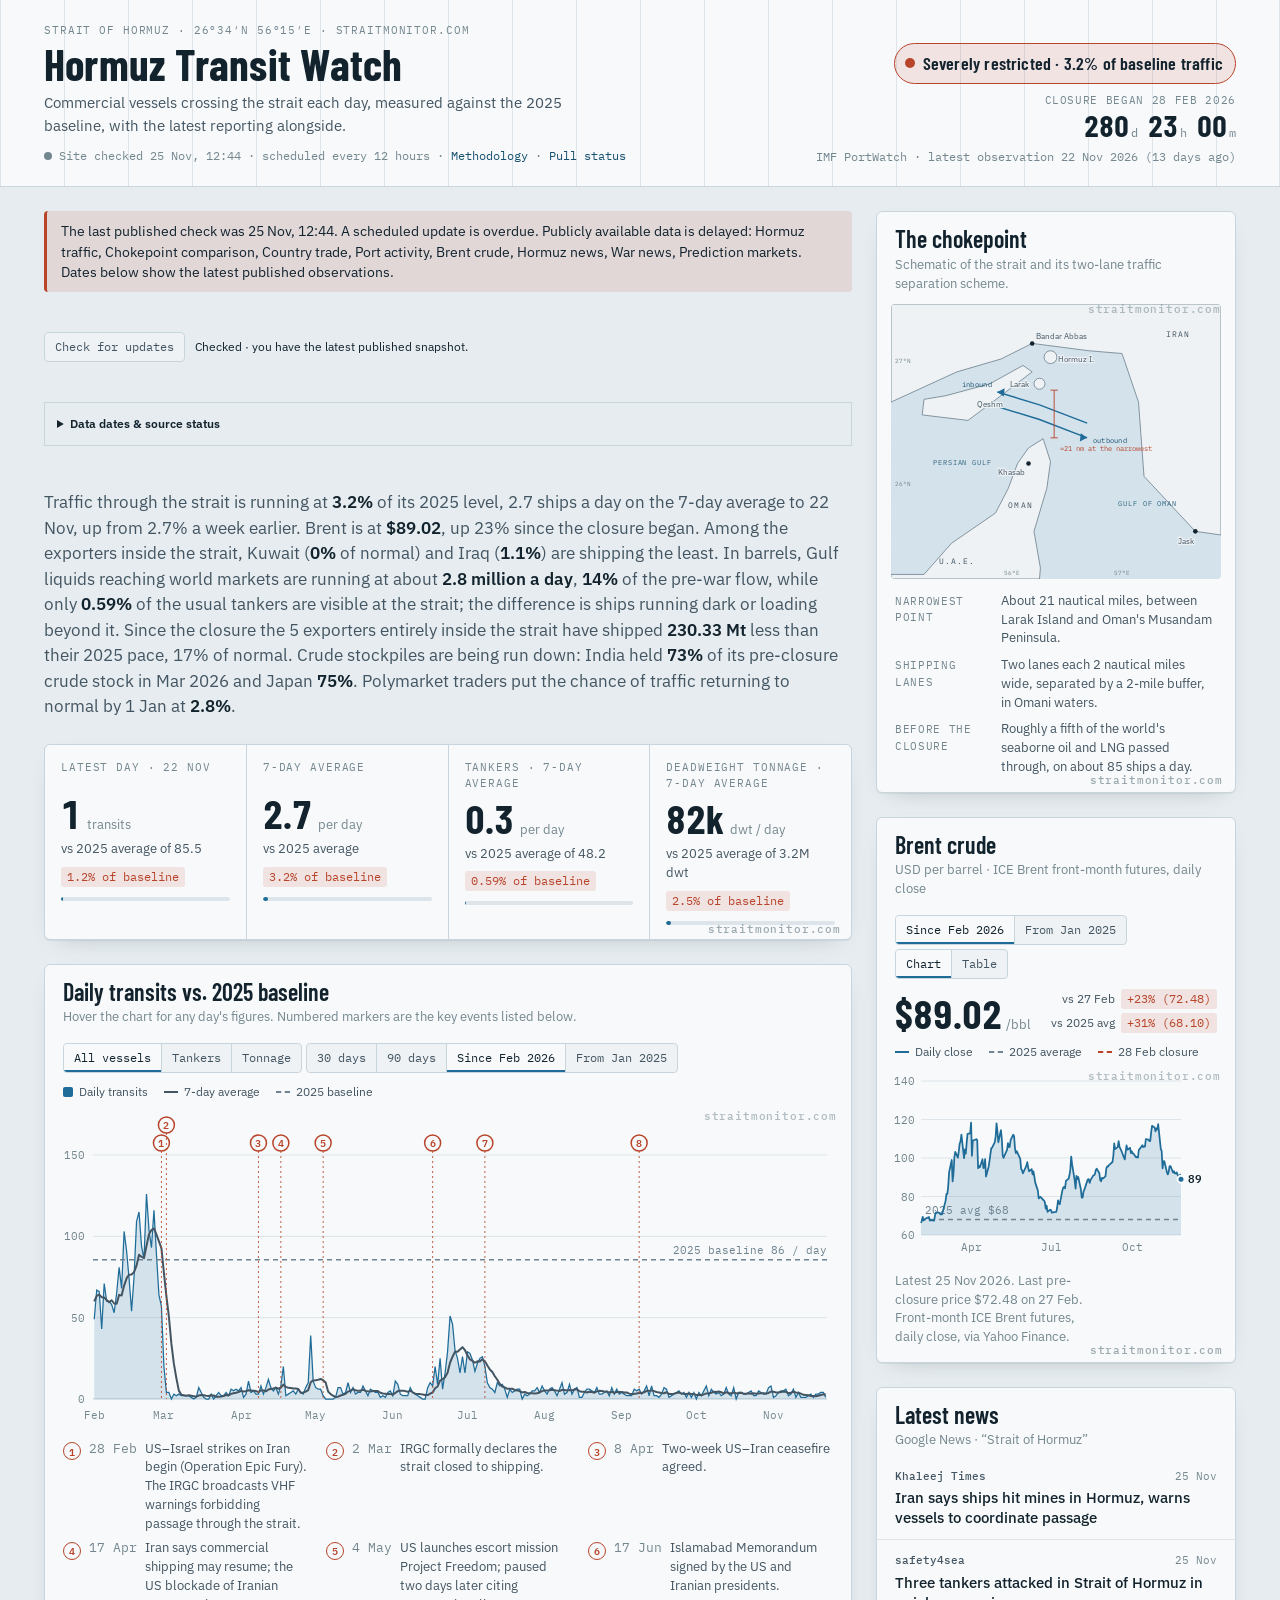
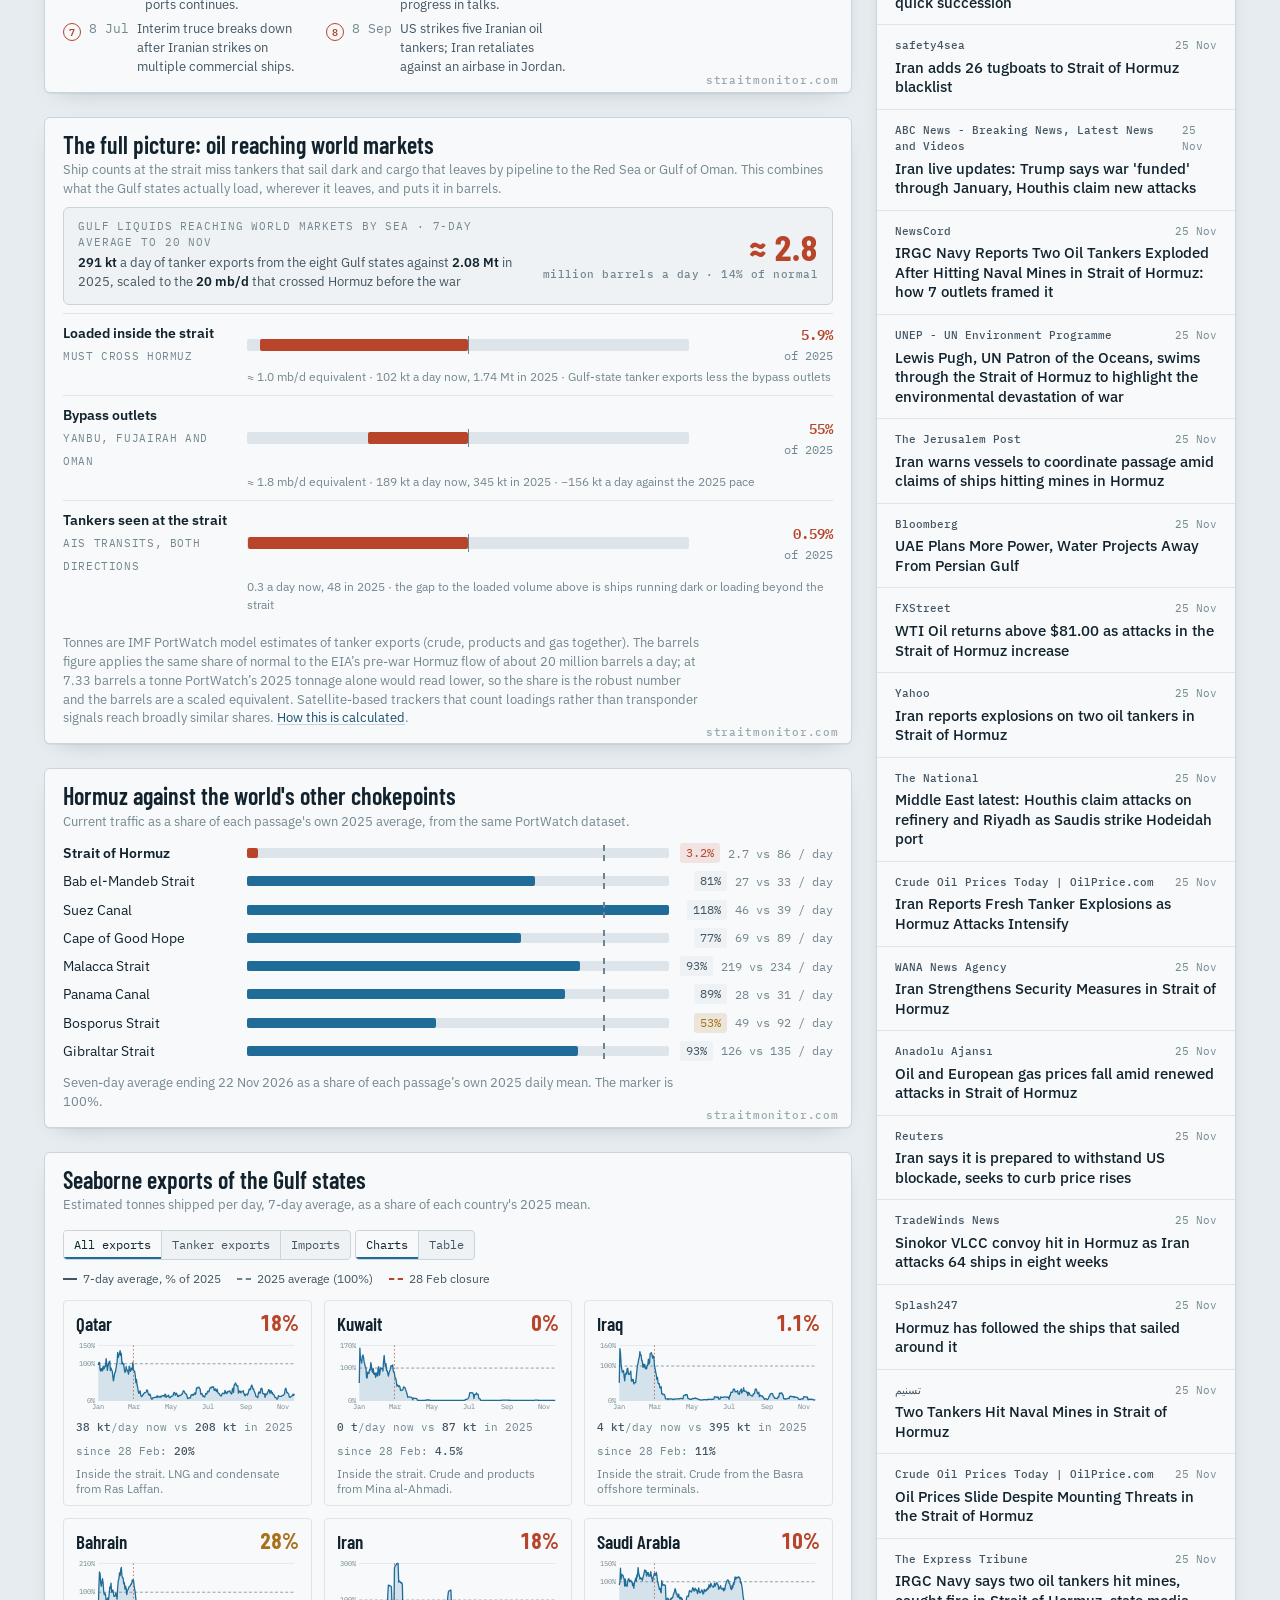
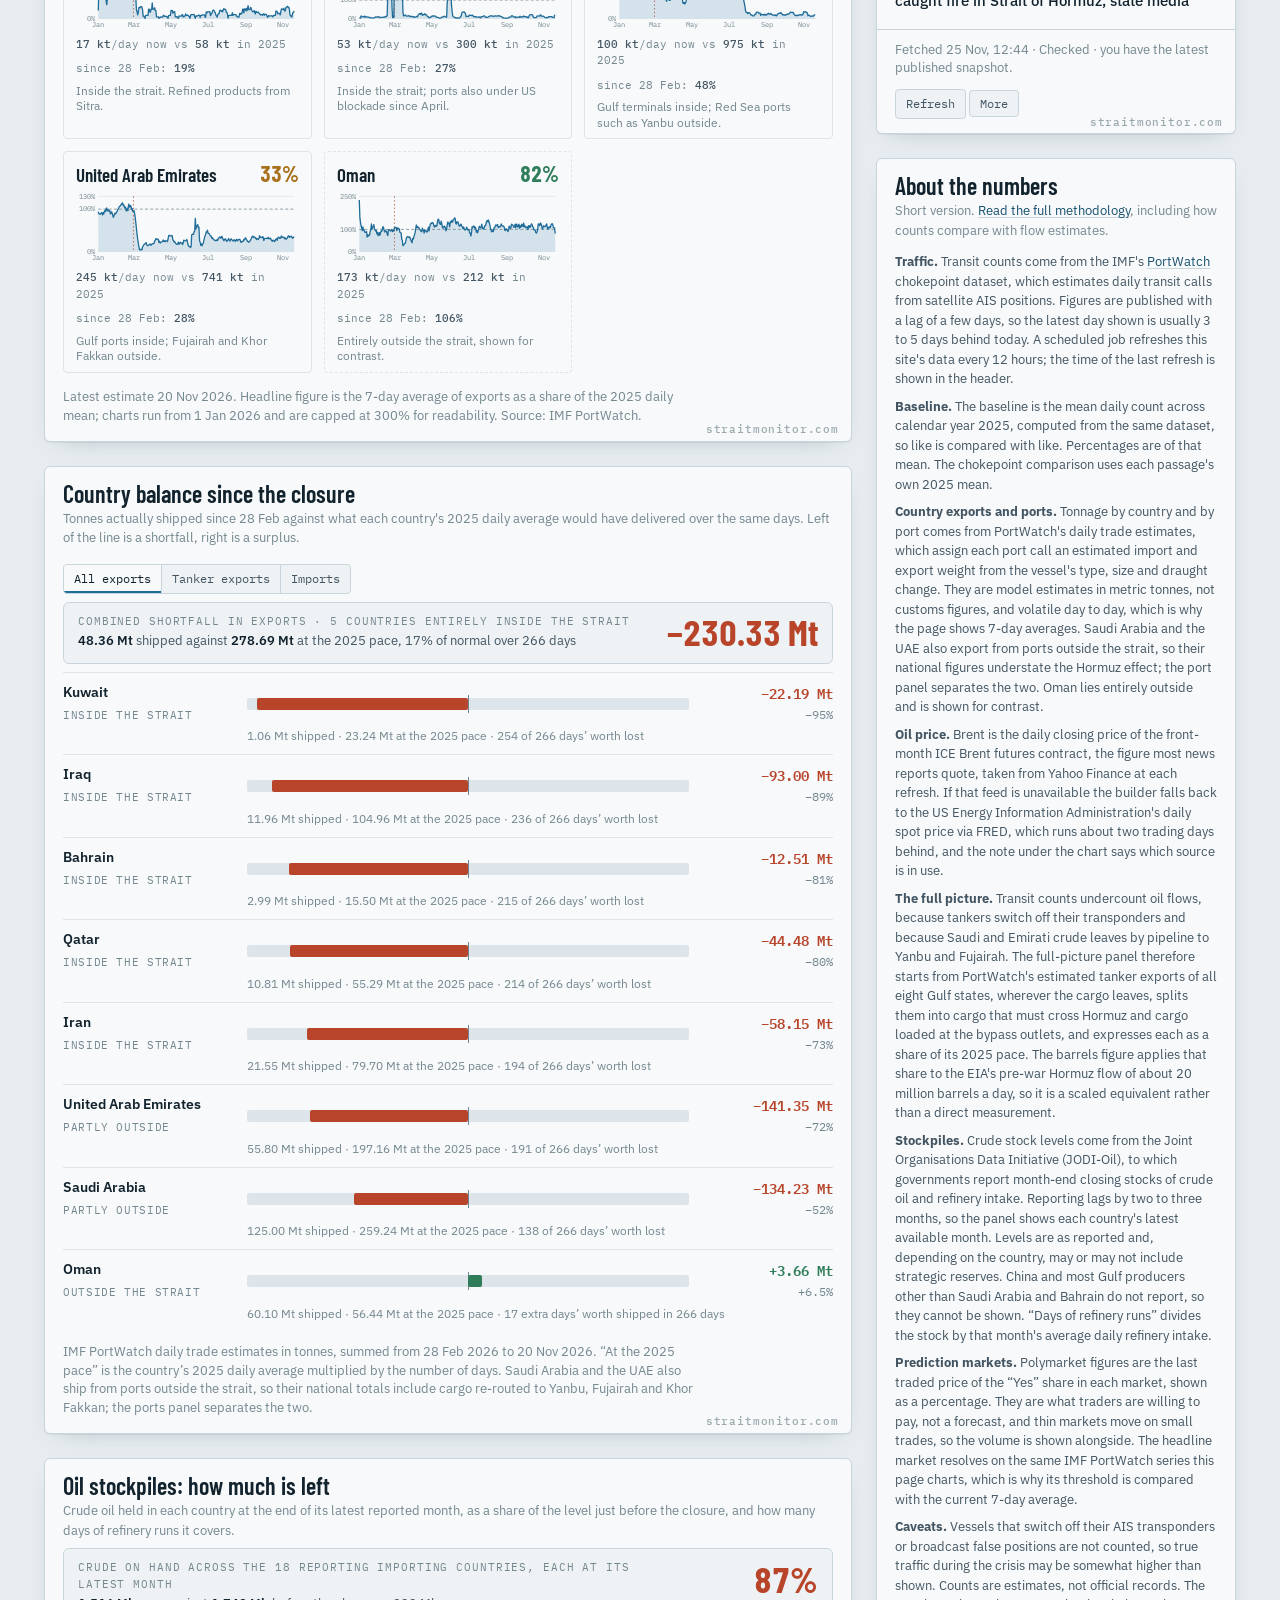
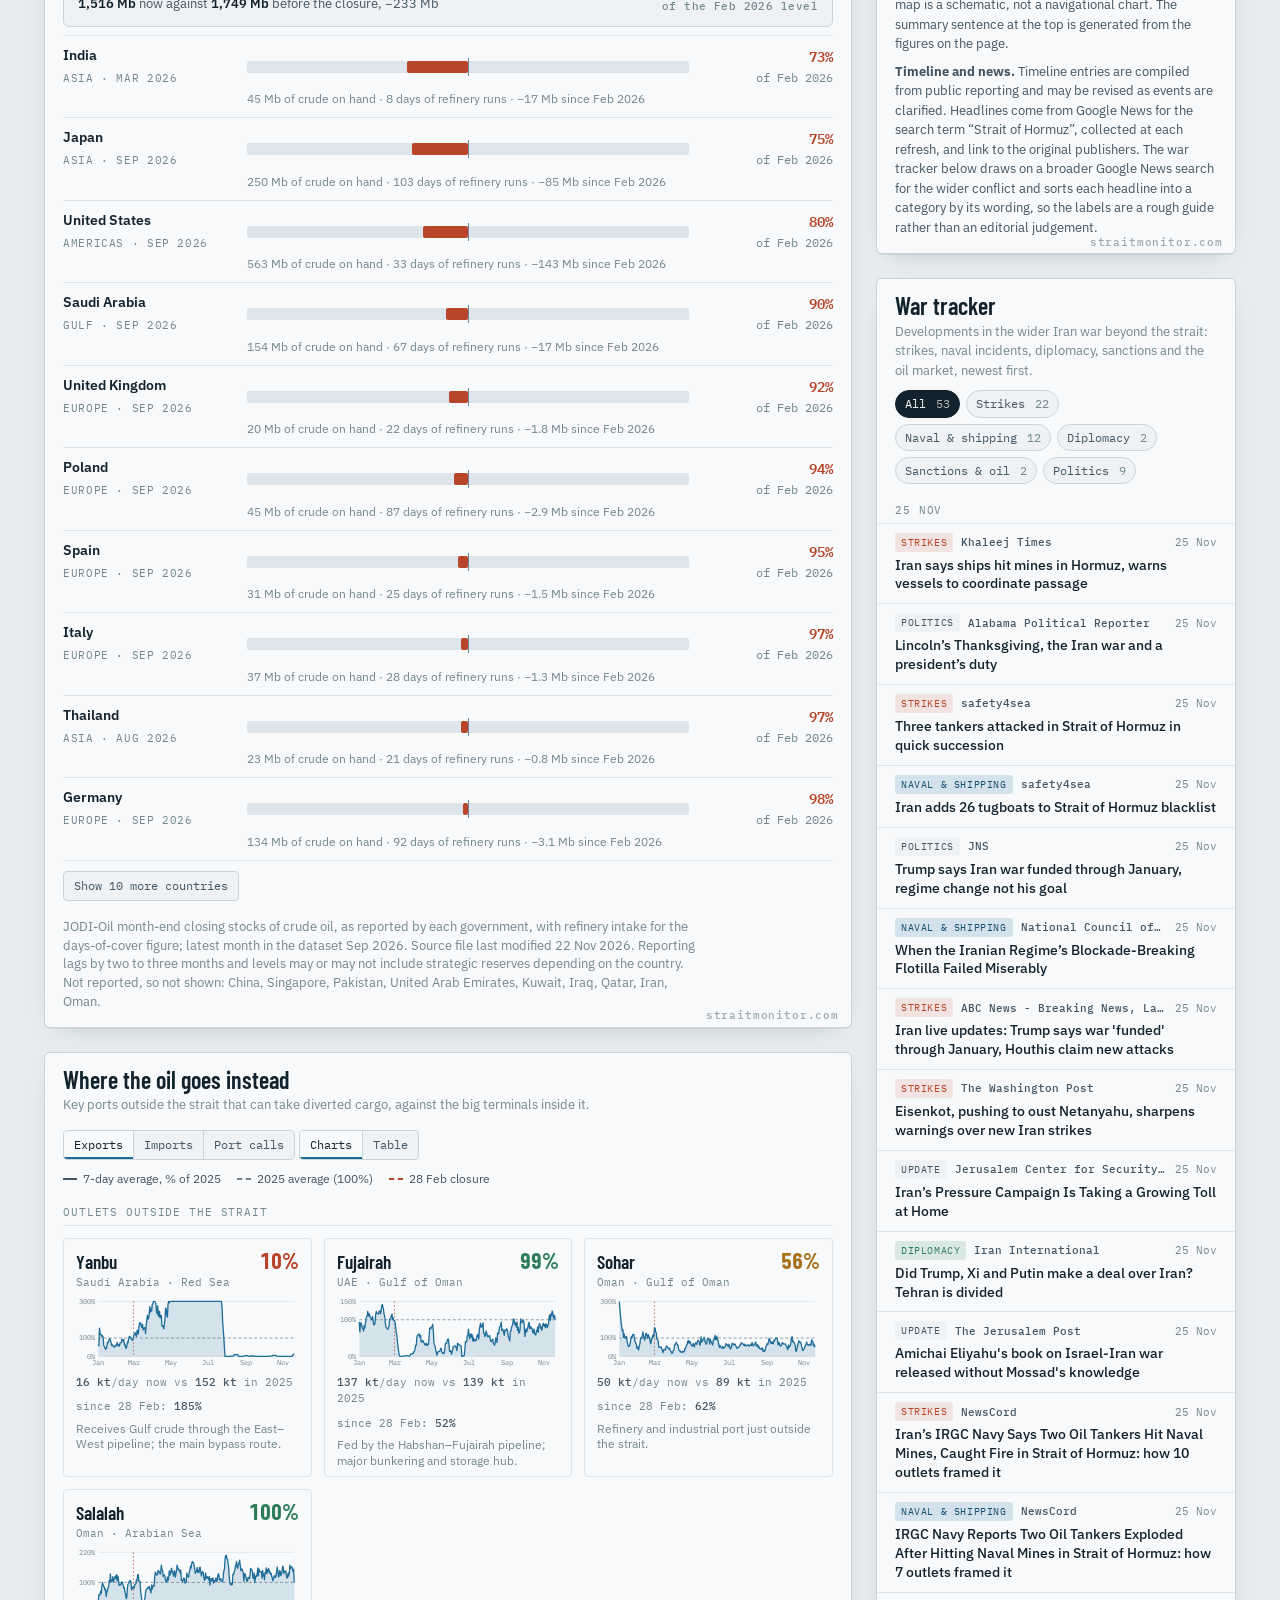
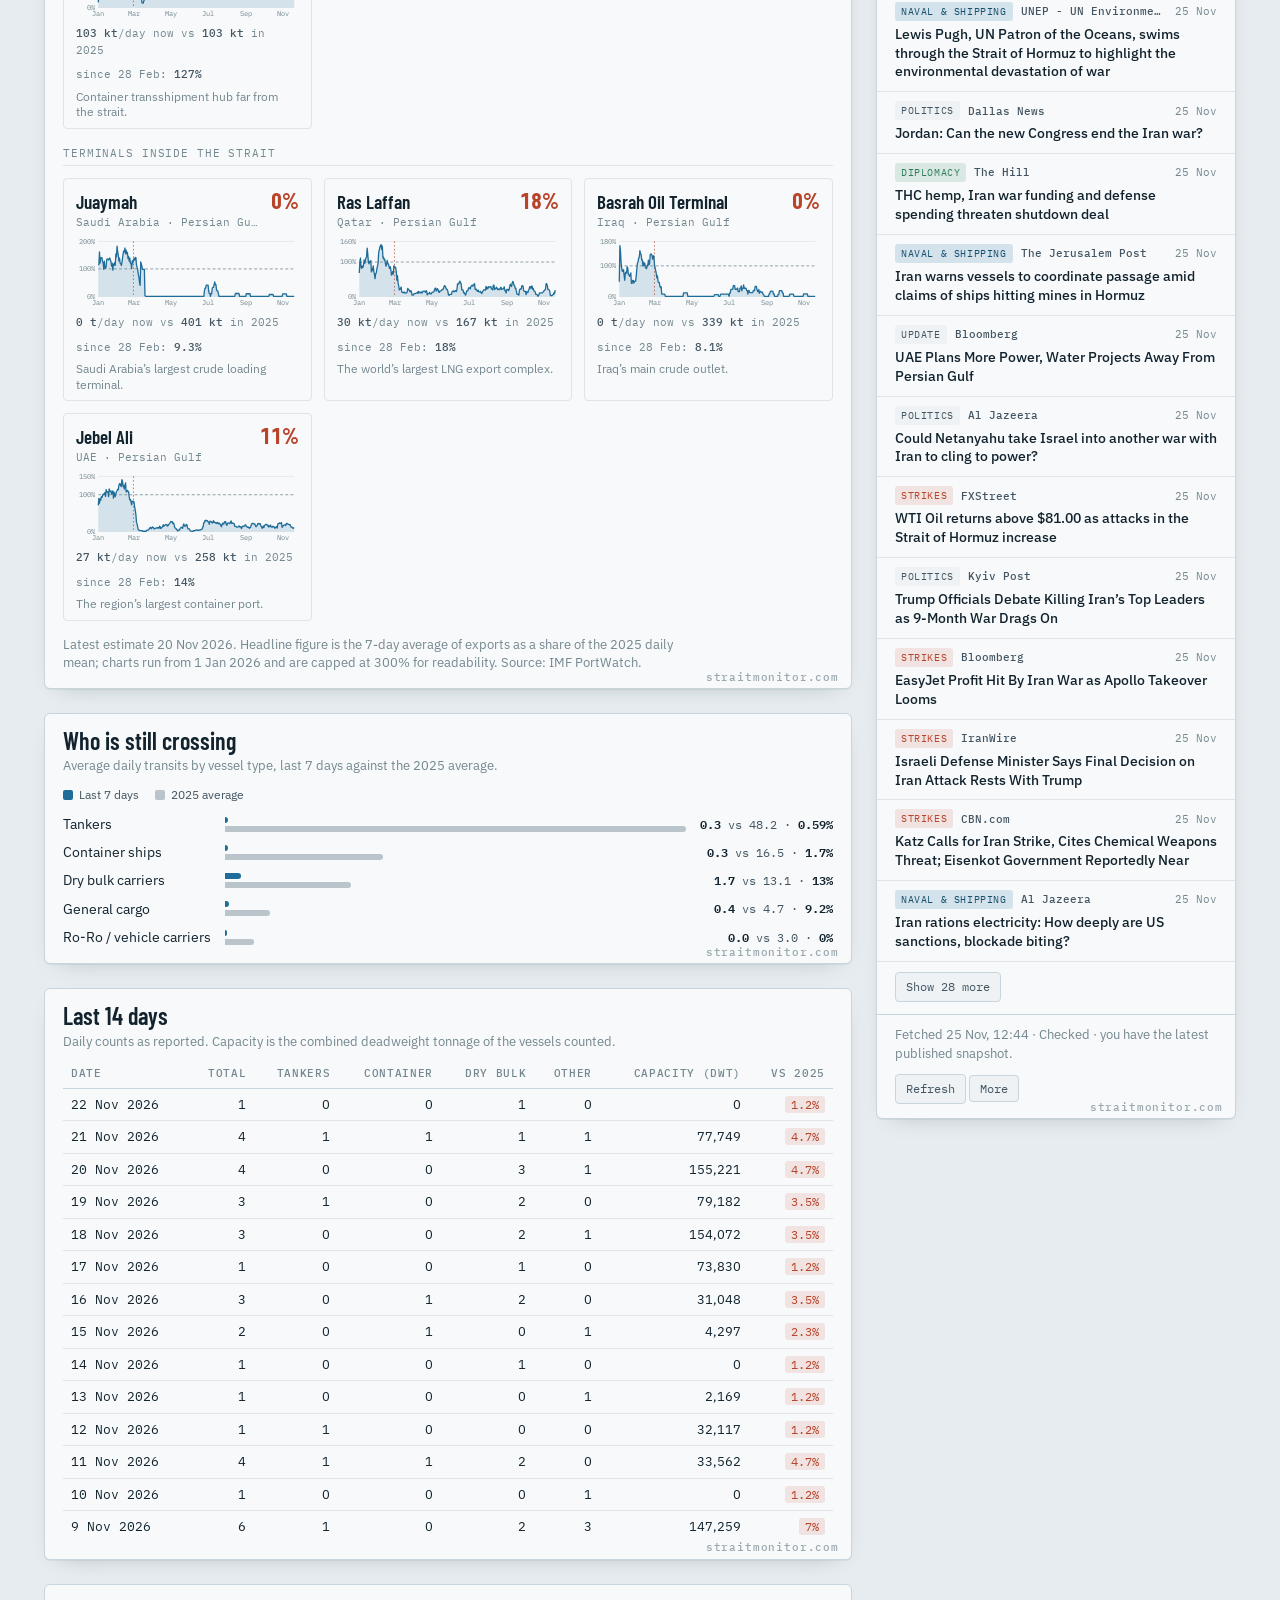
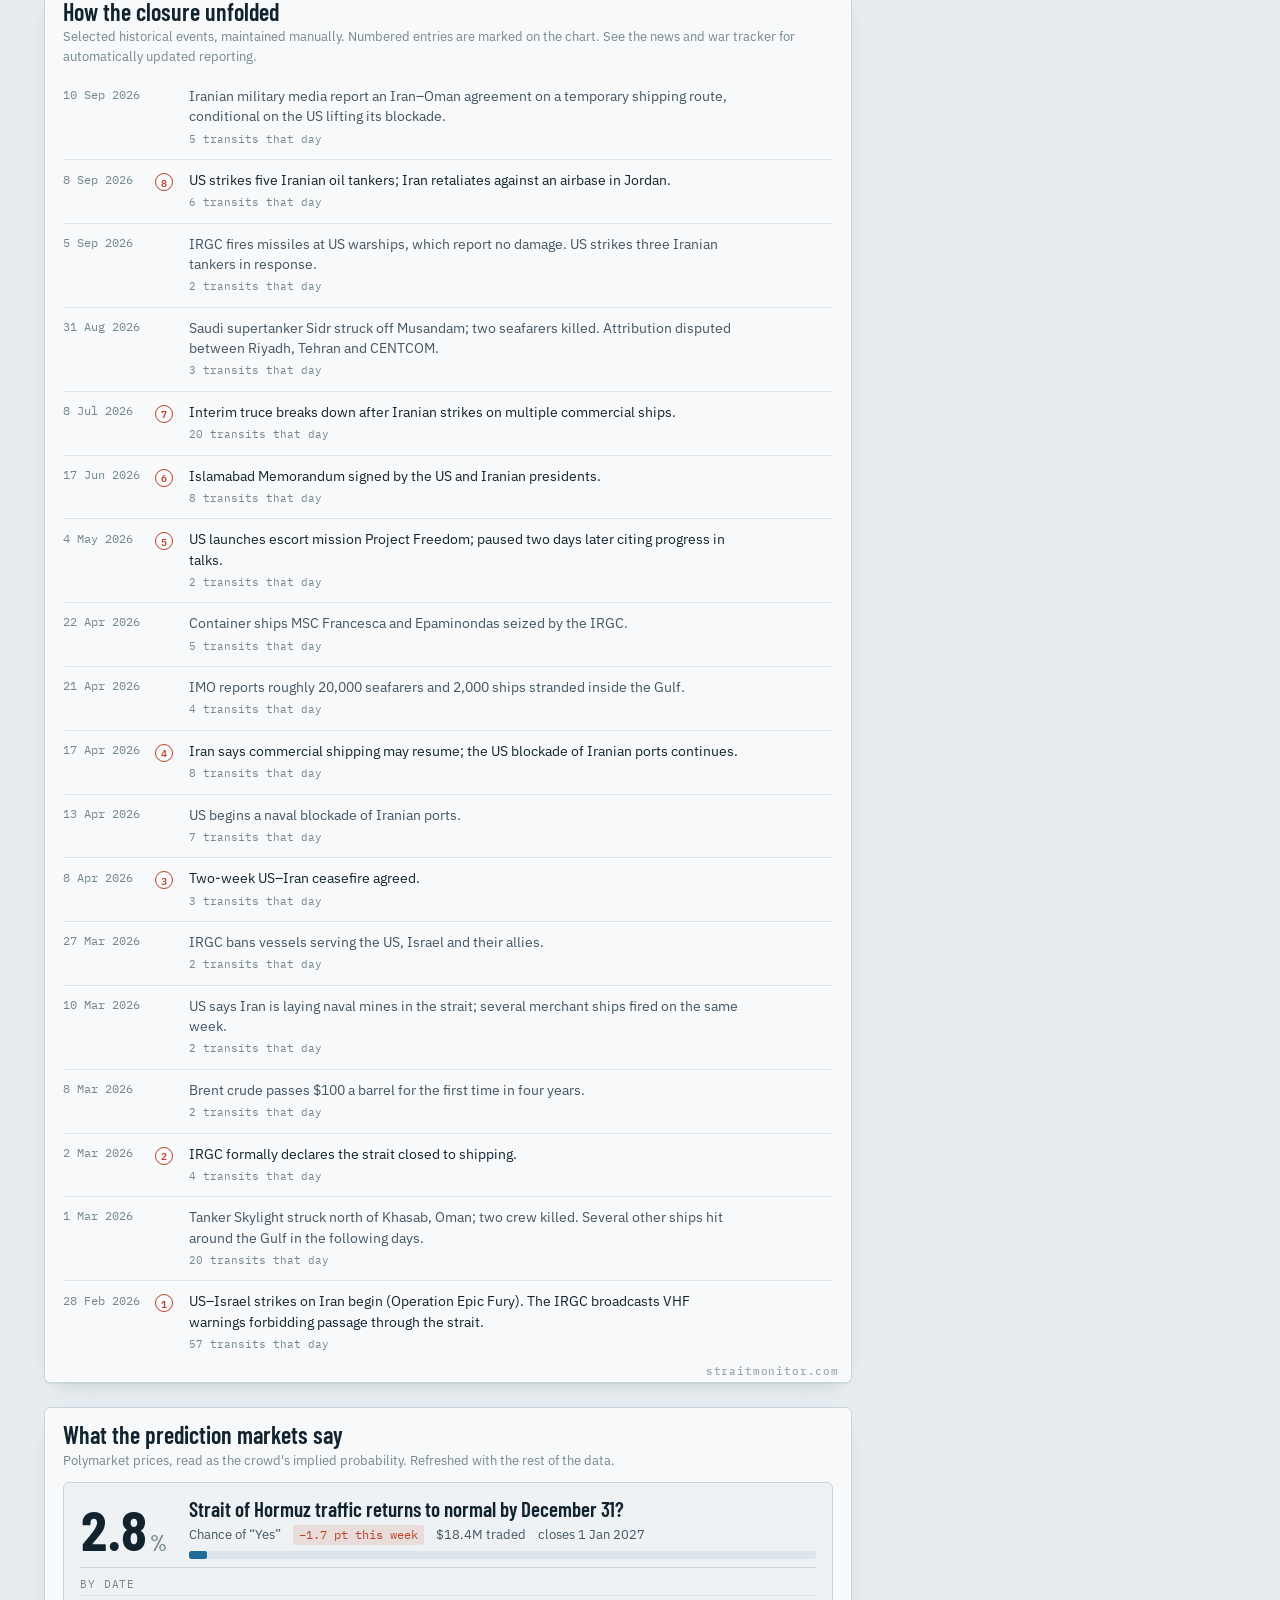
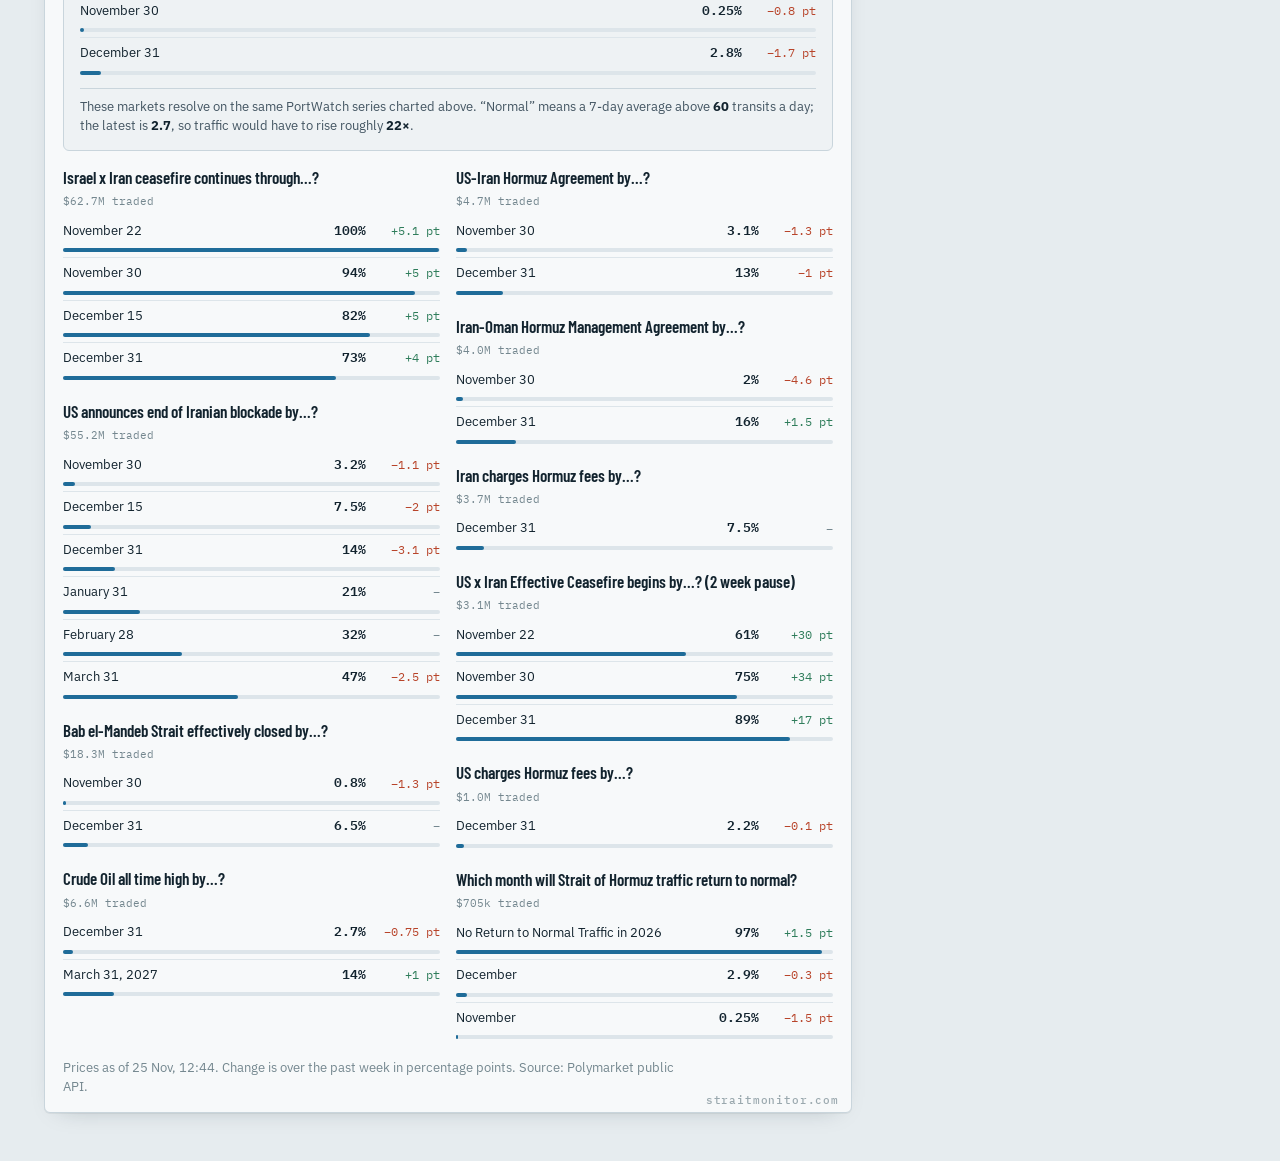
==== commit 84512d1e: "data: update 2026-11-25 12:45 UTC" ====
--- a/index.html
+++ b/index.html
@@ -24,14 +24,14 @@
   <meta property="og:type" content="website">
   <meta property="og:title" content="Hormuz Transit Watch">
   <meta property="og:description" content="Daily ship transits, oil reaching world markets in barrels, each Gulf state's export shortfall, crude stockpiles, Brent and a crisis timeline. Updated every 12 hours.">
-  <meta property="og:image" content="https://straitmonitor.com/og-image.png?v=202611242351">
+  <meta property="og:image" content="https://straitmonitor.com/og-image.png?v=202611251245">
   <meta property="og:image:width" content="1200">
   <meta property="og:image:height" content="630">
   <meta property="og:image:alt" content="Strait of Hormuz traffic at a few percent of its 2025 level, with a chart of daily transits collapsing after the 28 February 2026 closure.">
   <meta name="twitter:card" content="summary_large_image">
   <meta name="twitter:title" content="Hormuz Transit Watch">
   <meta name="twitter:description" content="Daily ship transits, oil reaching world markets in barrels, Gulf export shortfalls, crude stockpiles, Brent and a crisis timeline. Updated every 12 hours.">
-  <meta name="twitter:image" content="https://straitmonitor.com/og-image.png?v=202611242351">
+  <meta name="twitter:image" content="https://straitmonitor.com/og-image.png?v=202611251245">
   <meta name="twitter:image:alt" content="Strait of Hormuz traffic at a few percent of its 2025 level, with a chart of daily transits collapsing after the 28 February 2026 closure.">
   <link rel="preconnect" href="https://fonts.googleapis.com">
   <link rel="preconnect" href="https://fonts.gstatic.com" crossorigin>
@@ -475,8 +475,8 @@
   </aside>
 </main>
 
-<script src="data/events.js?v=202611242351"></script>
-<script src="data/snapshot.js?v=202611242351"></script>
+<script src="data/events.js?v=202611251245"></script>
+<script src="data/snapshot.js?v=202611251245"></script>
 <script src="data-status.js?v=2"></script>
 <script src="app.js?v=10"></script>
 </body>
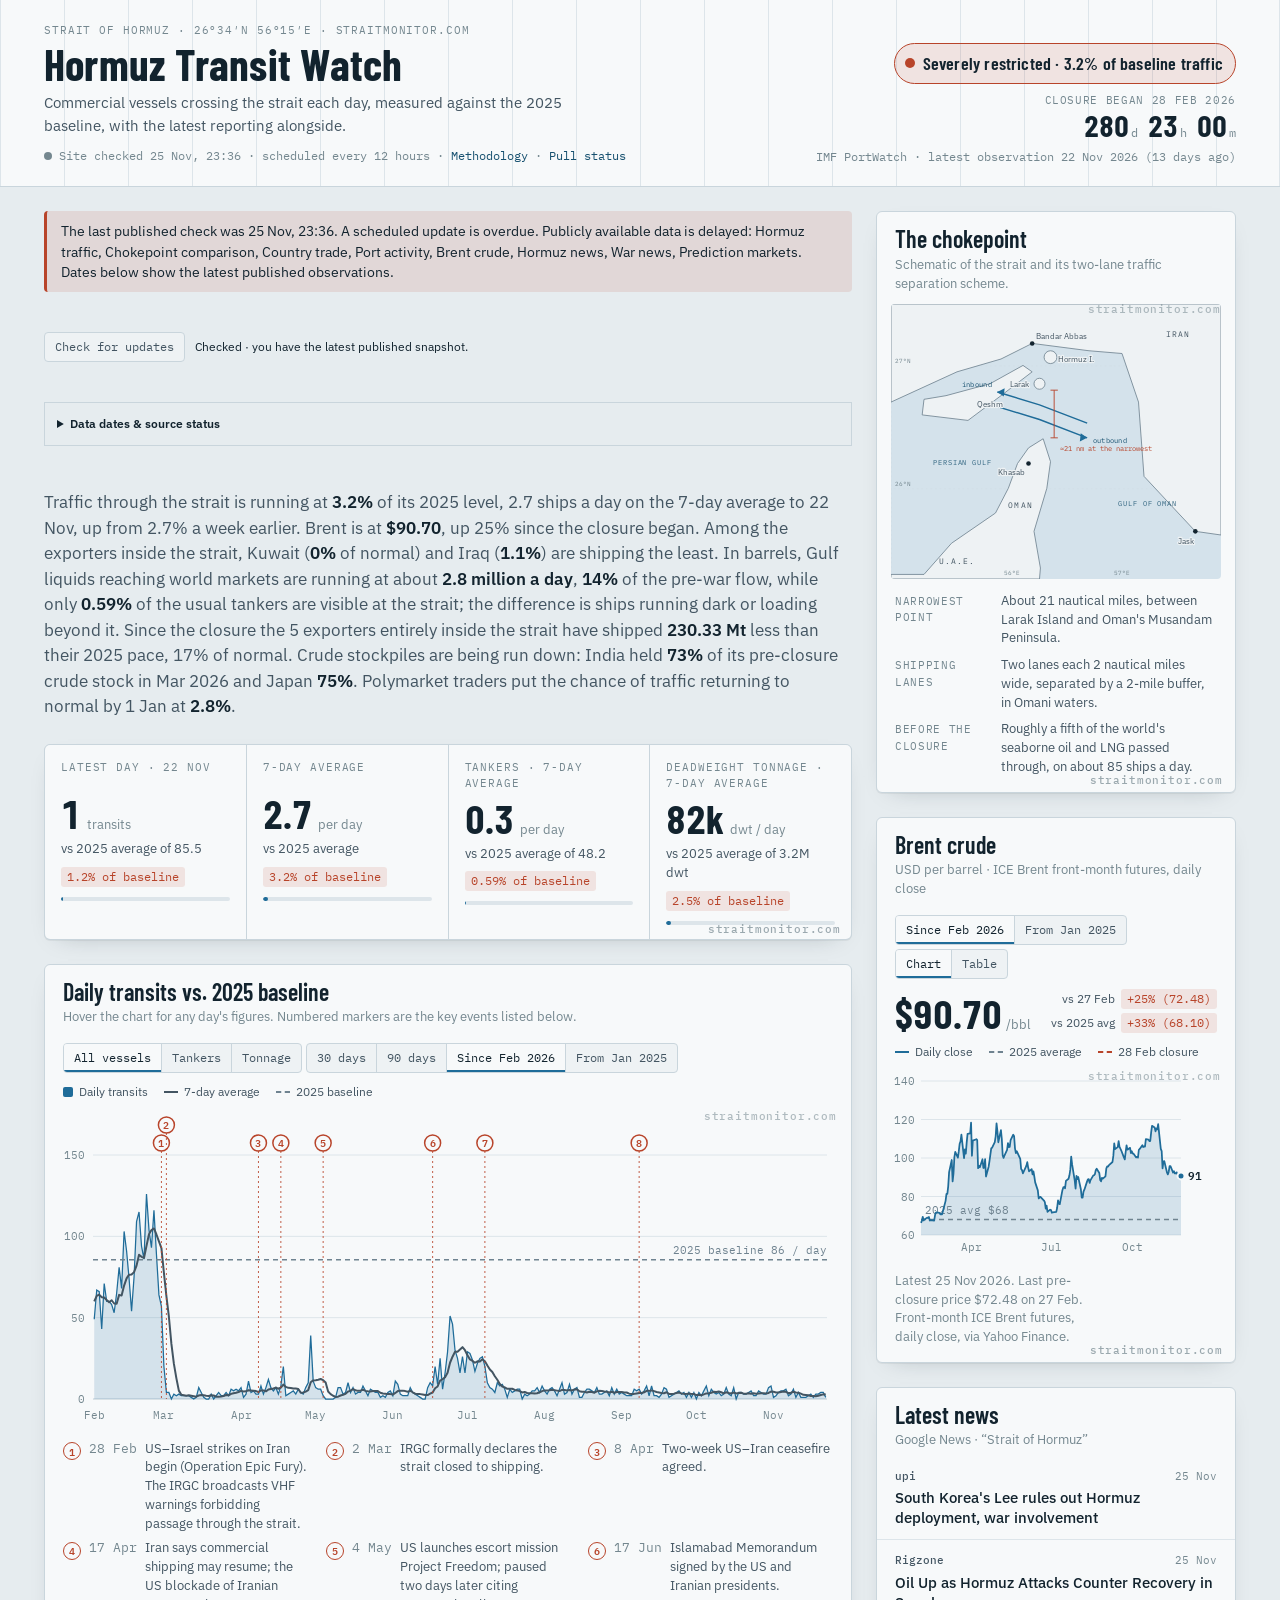
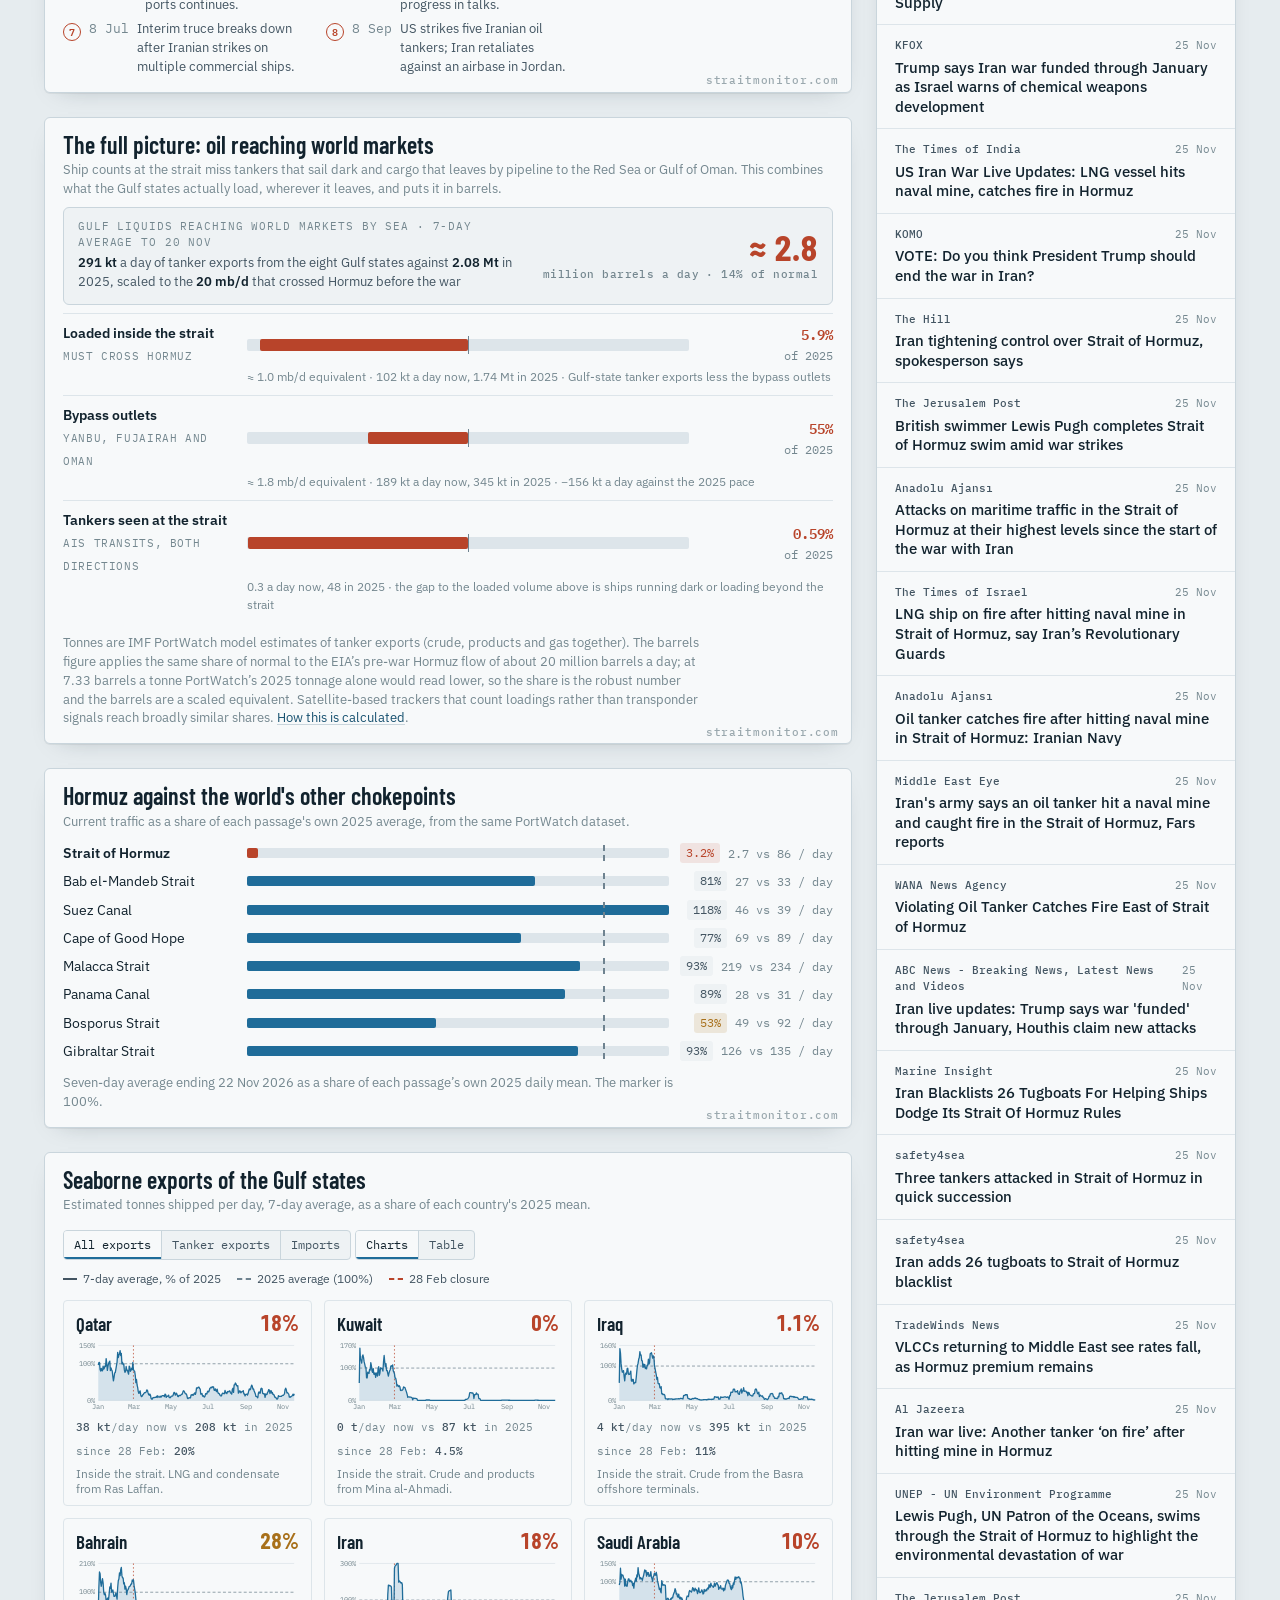
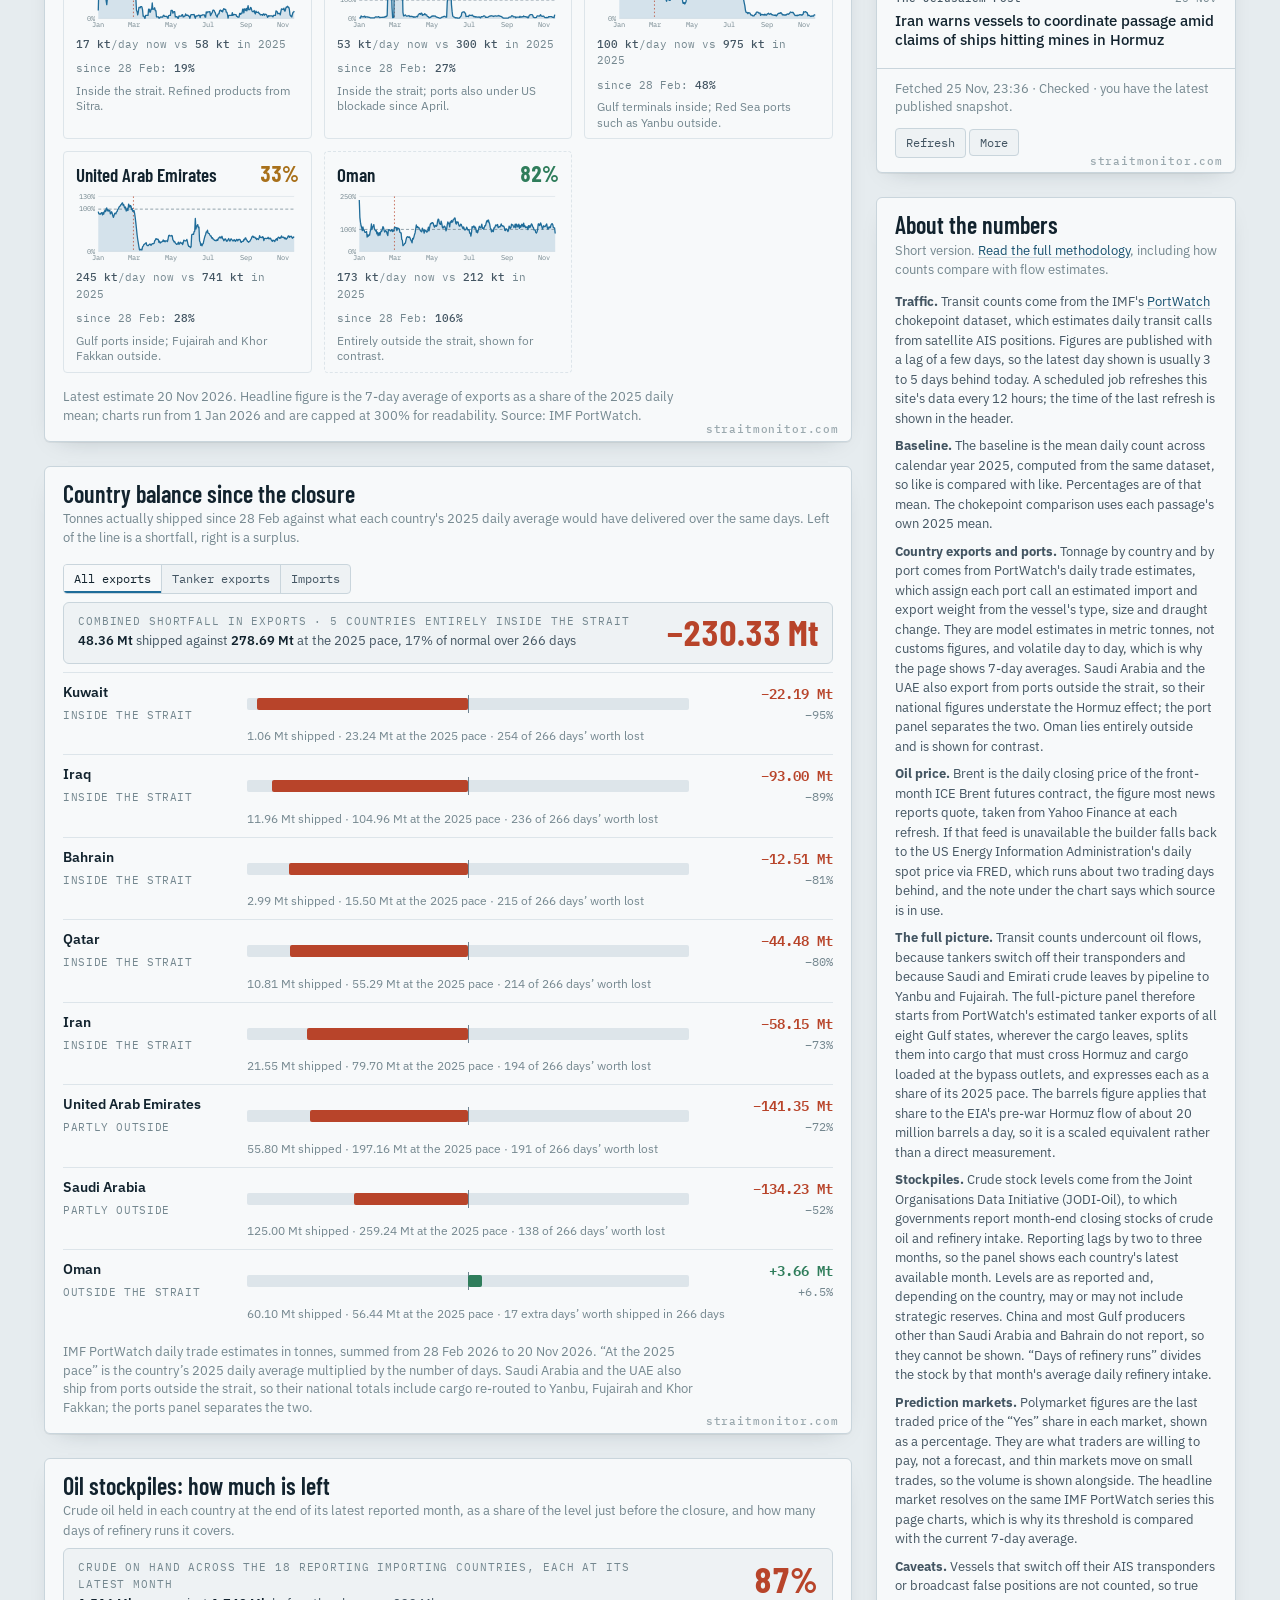
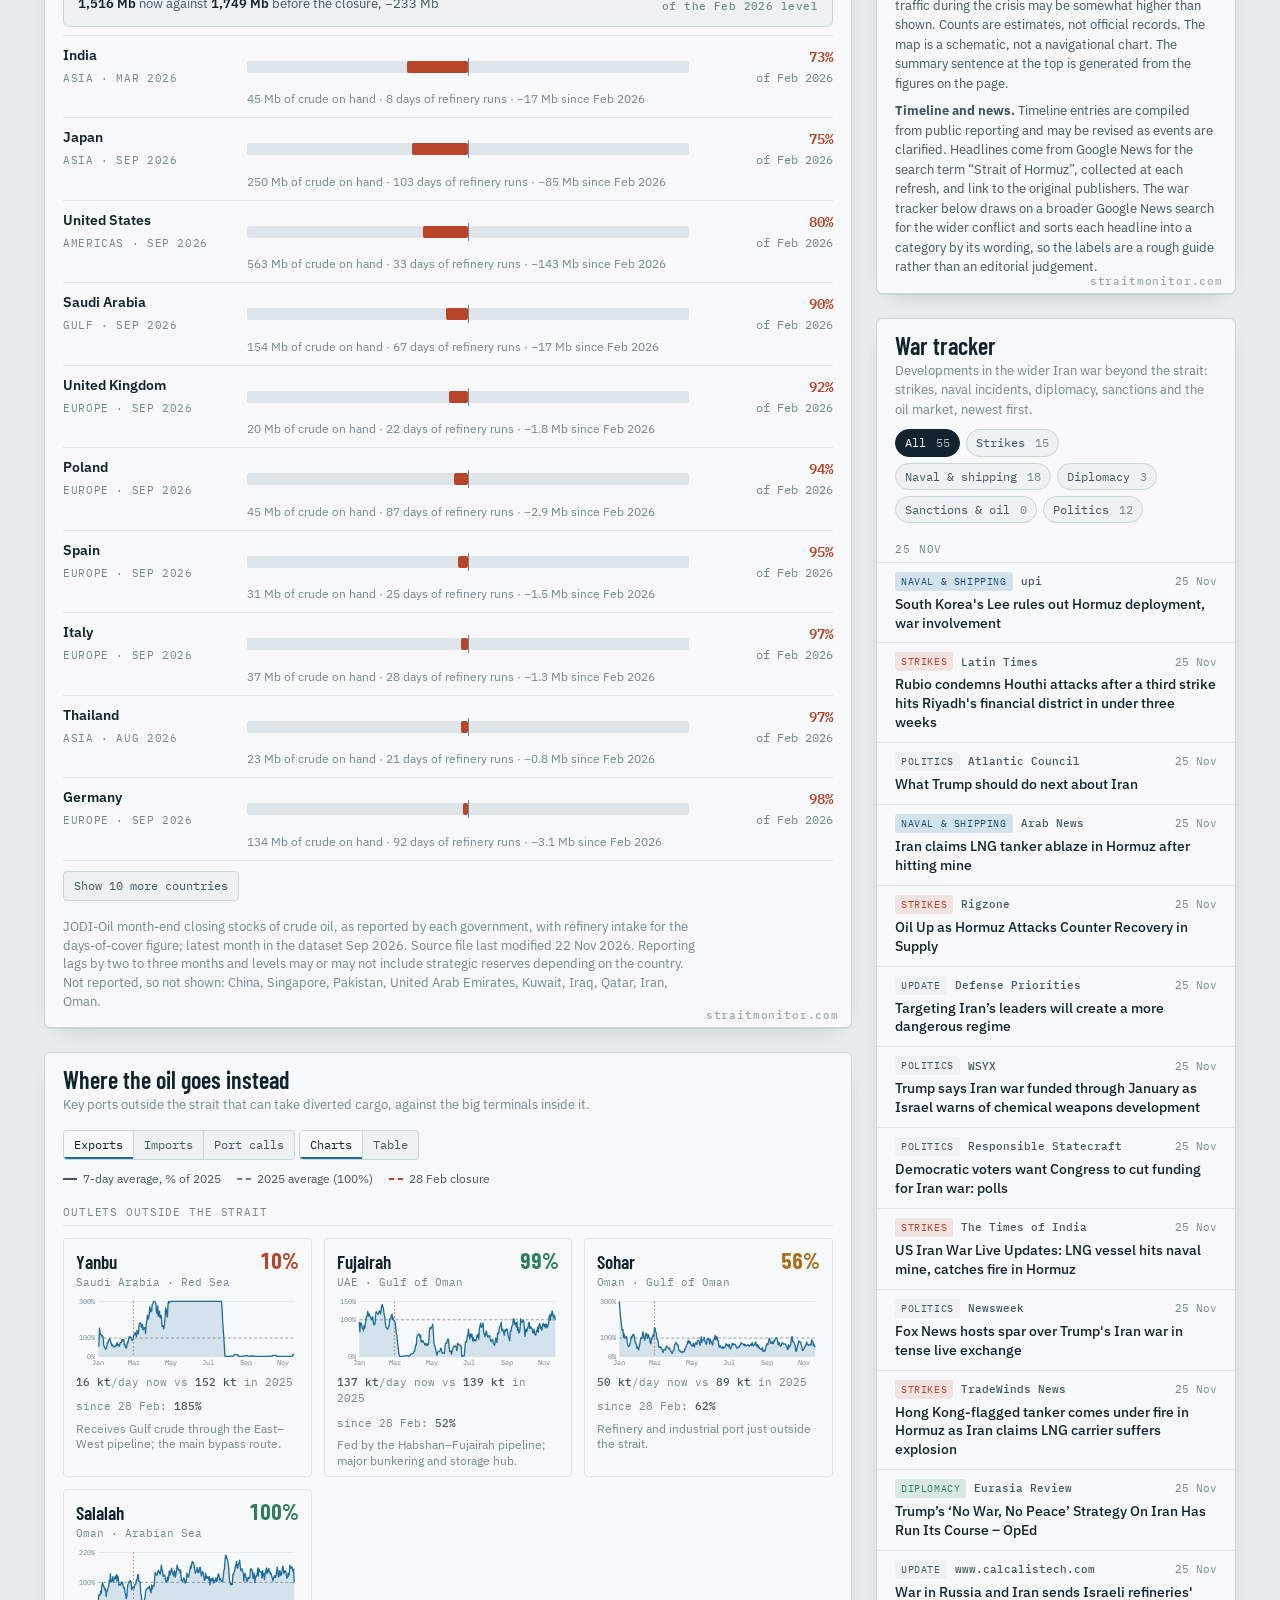
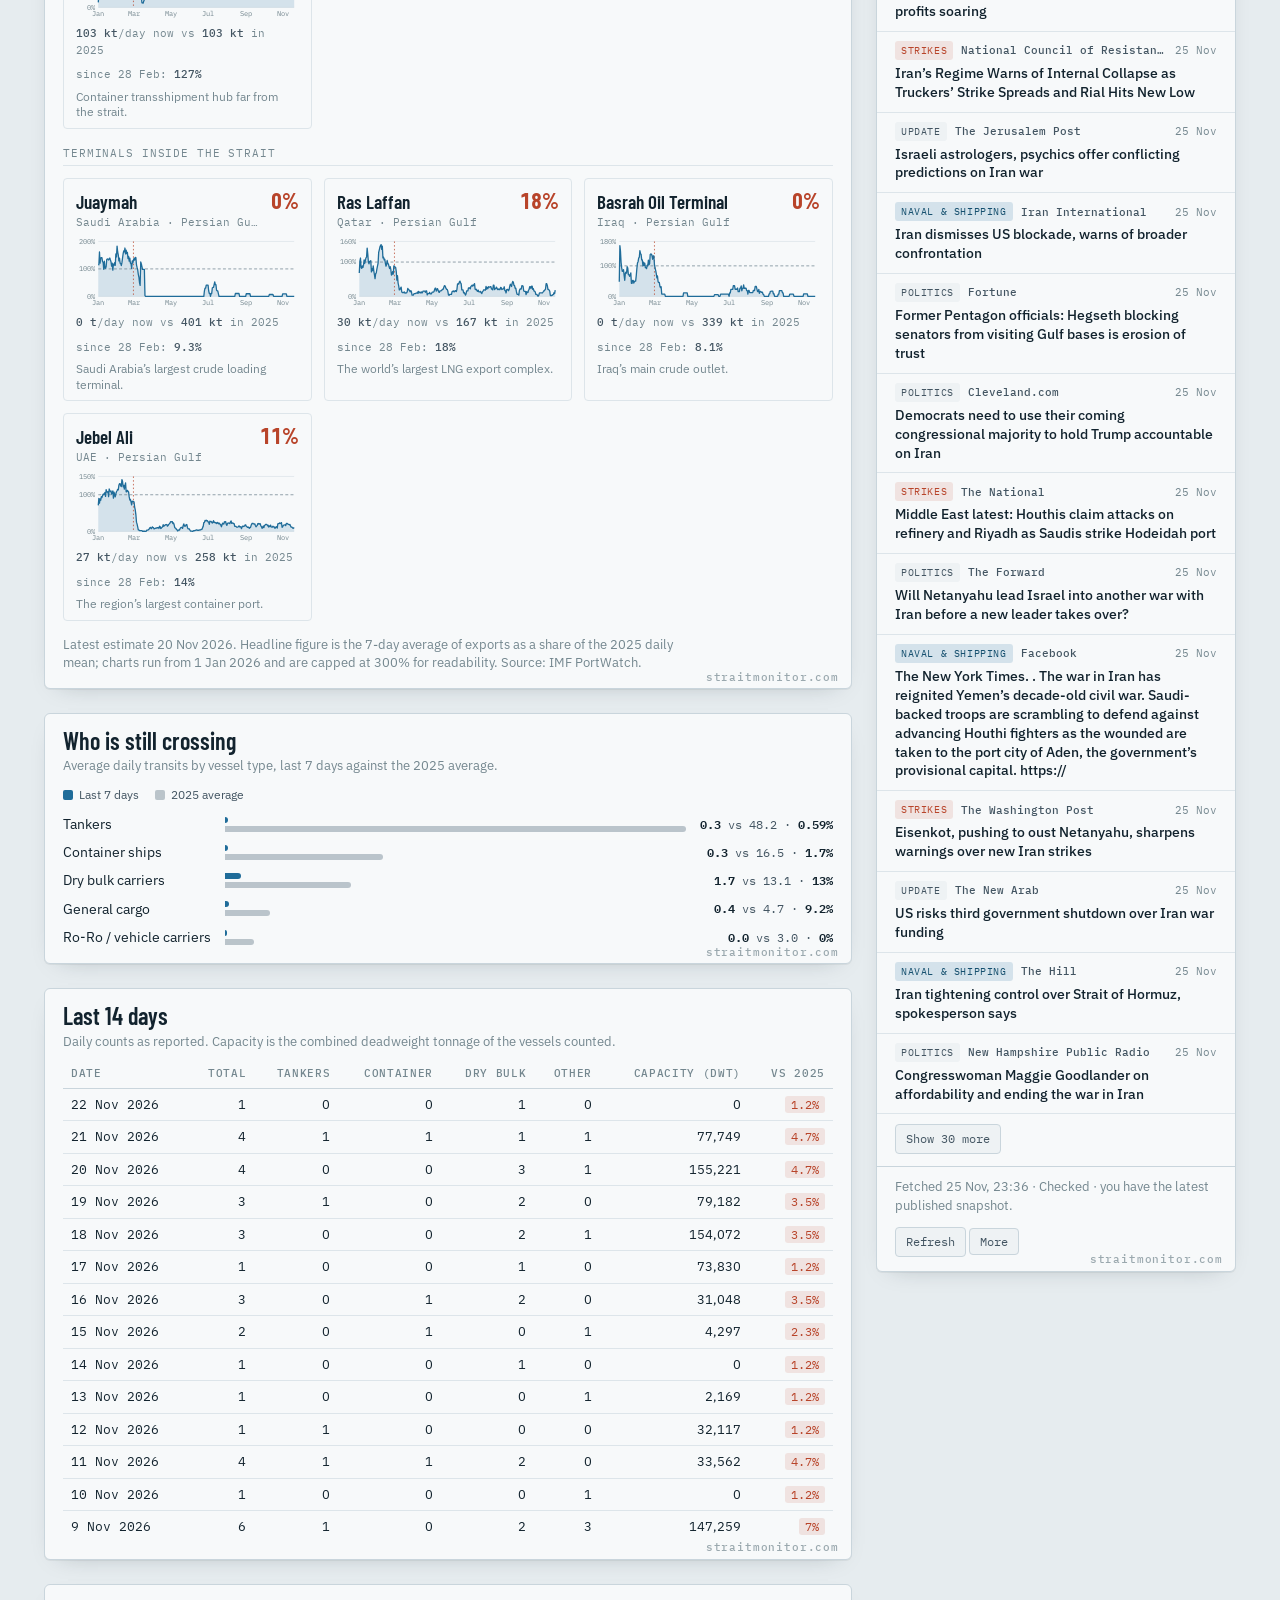
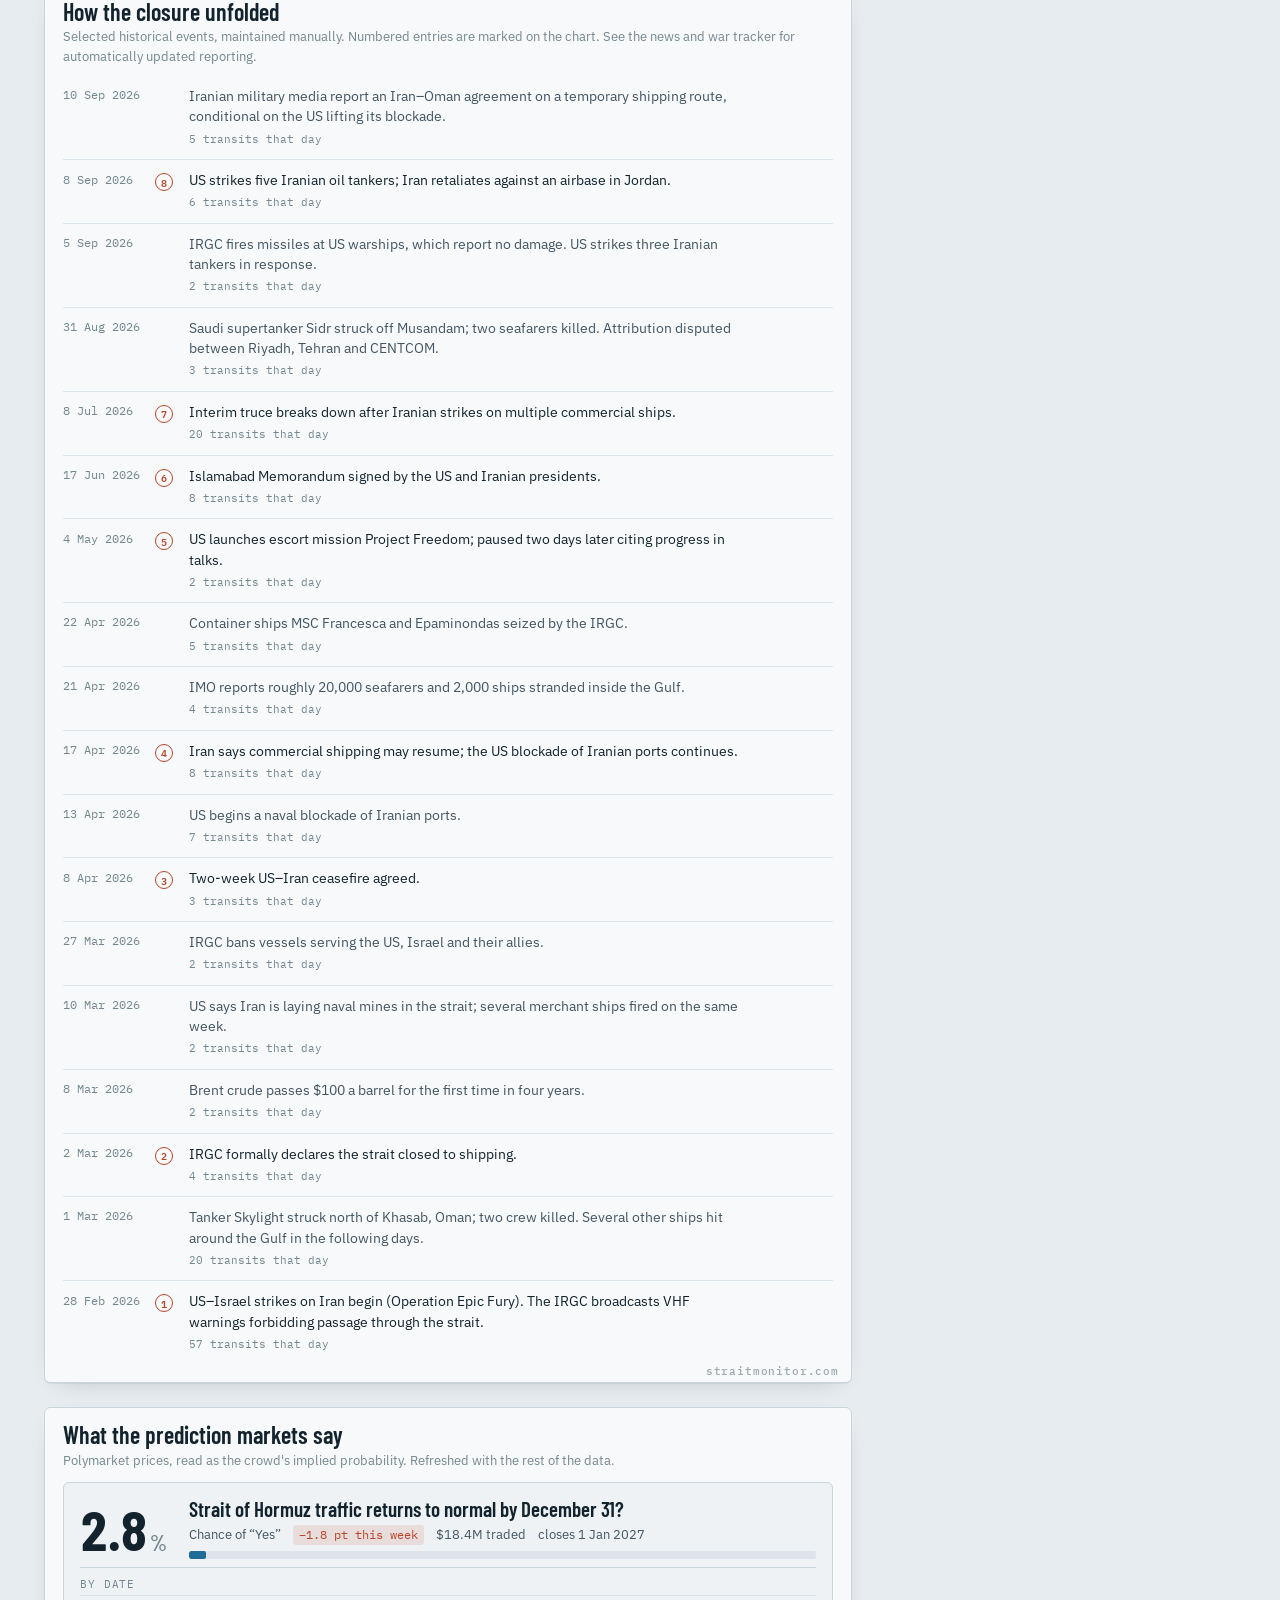
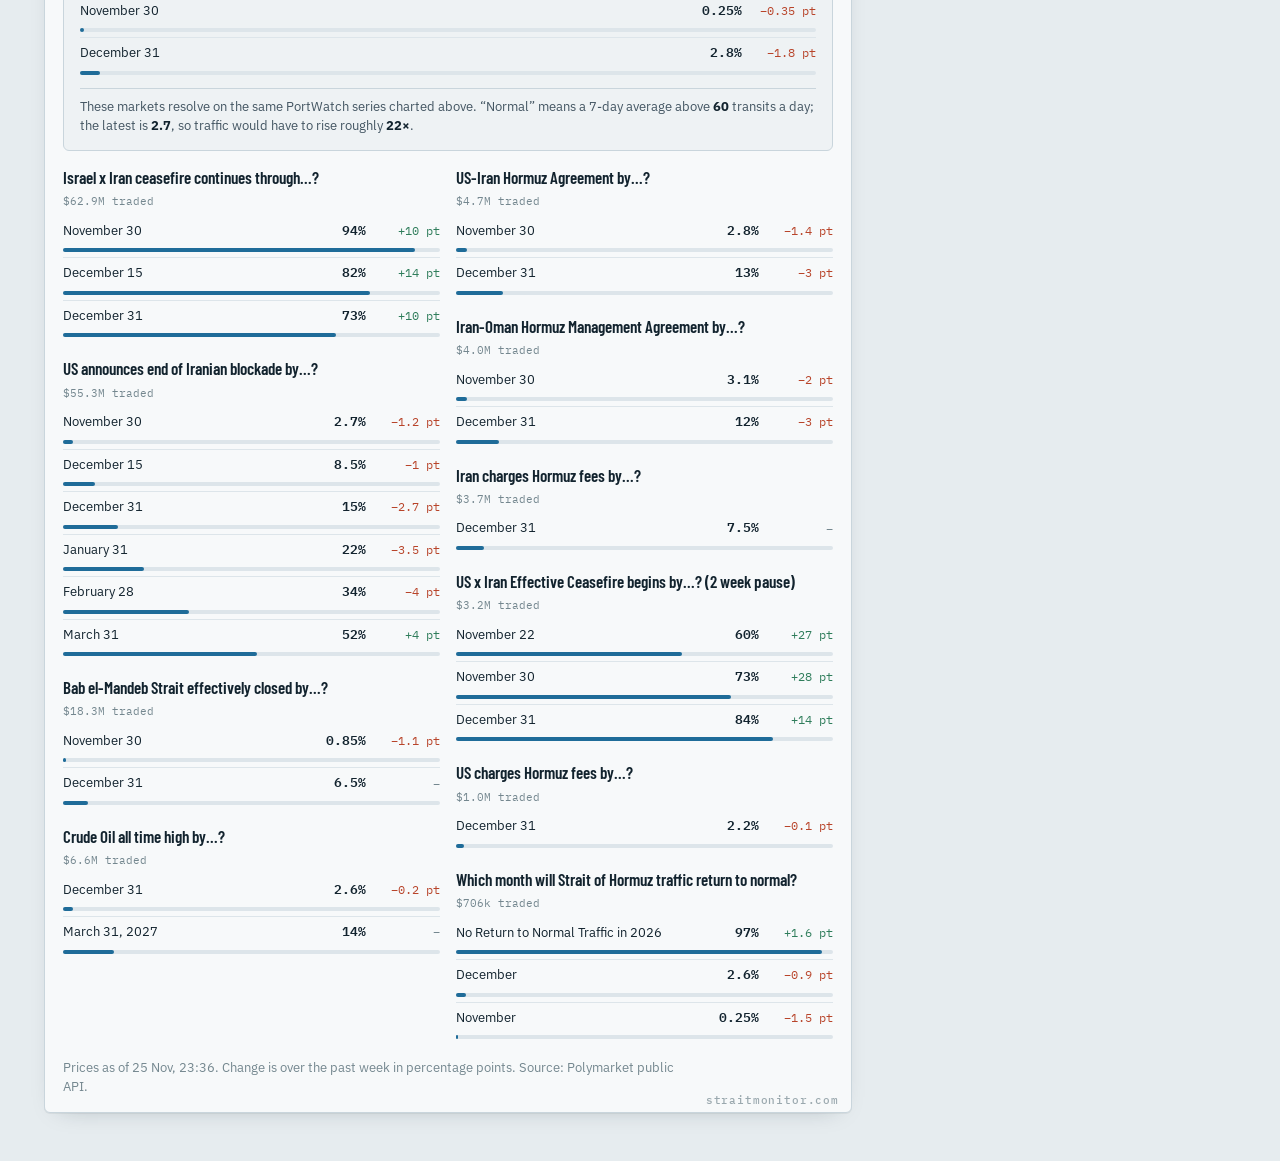
==== commit a62510f8: "data: update 2026-11-25 23:36 UTC" ====
--- a/index.html
+++ b/index.html
@@ -24,14 +24,14 @@
   <meta property="og:type" content="website">
   <meta property="og:title" content="Hormuz Transit Watch">
   <meta property="og:description" content="Daily ship transits, oil reaching world markets in barrels, each Gulf state's export shortfall, crude stockpiles, Brent and a crisis timeline. Updated every 12 hours.">
-  <meta property="og:image" content="https://straitmonitor.com/og-image.png?v=202611251245">
+  <meta property="og:image" content="https://straitmonitor.com/og-image.png?v=202611252336">
   <meta property="og:image:width" content="1200">
   <meta property="og:image:height" content="630">
   <meta property="og:image:alt" content="Strait of Hormuz traffic at a few percent of its 2025 level, with a chart of daily transits collapsing after the 28 February 2026 closure.">
   <meta name="twitter:card" content="summary_large_image">
   <meta name="twitter:title" content="Hormuz Transit Watch">
   <meta name="twitter:description" content="Daily ship transits, oil reaching world markets in barrels, Gulf export shortfalls, crude stockpiles, Brent and a crisis timeline. Updated every 12 hours.">
-  <meta name="twitter:image" content="https://straitmonitor.com/og-image.png?v=202611251245">
+  <meta name="twitter:image" content="https://straitmonitor.com/og-image.png?v=202611252336">
   <meta name="twitter:image:alt" content="Strait of Hormuz traffic at a few percent of its 2025 level, with a chart of daily transits collapsing after the 28 February 2026 closure.">
   <link rel="preconnect" href="https://fonts.googleapis.com">
   <link rel="preconnect" href="https://fonts.gstatic.com" crossorigin>
@@ -475,8 +475,8 @@
   </aside>
 </main>
 
-<script src="data/events.js?v=202611251245"></script>
-<script src="data/snapshot.js?v=202611251245"></script>
+<script src="data/events.js?v=202611252336"></script>
+<script src="data/snapshot.js?v=202611252336"></script>
 <script src="data-status.js?v=2"></script>
 <script src="app.js?v=10"></script>
 </body>
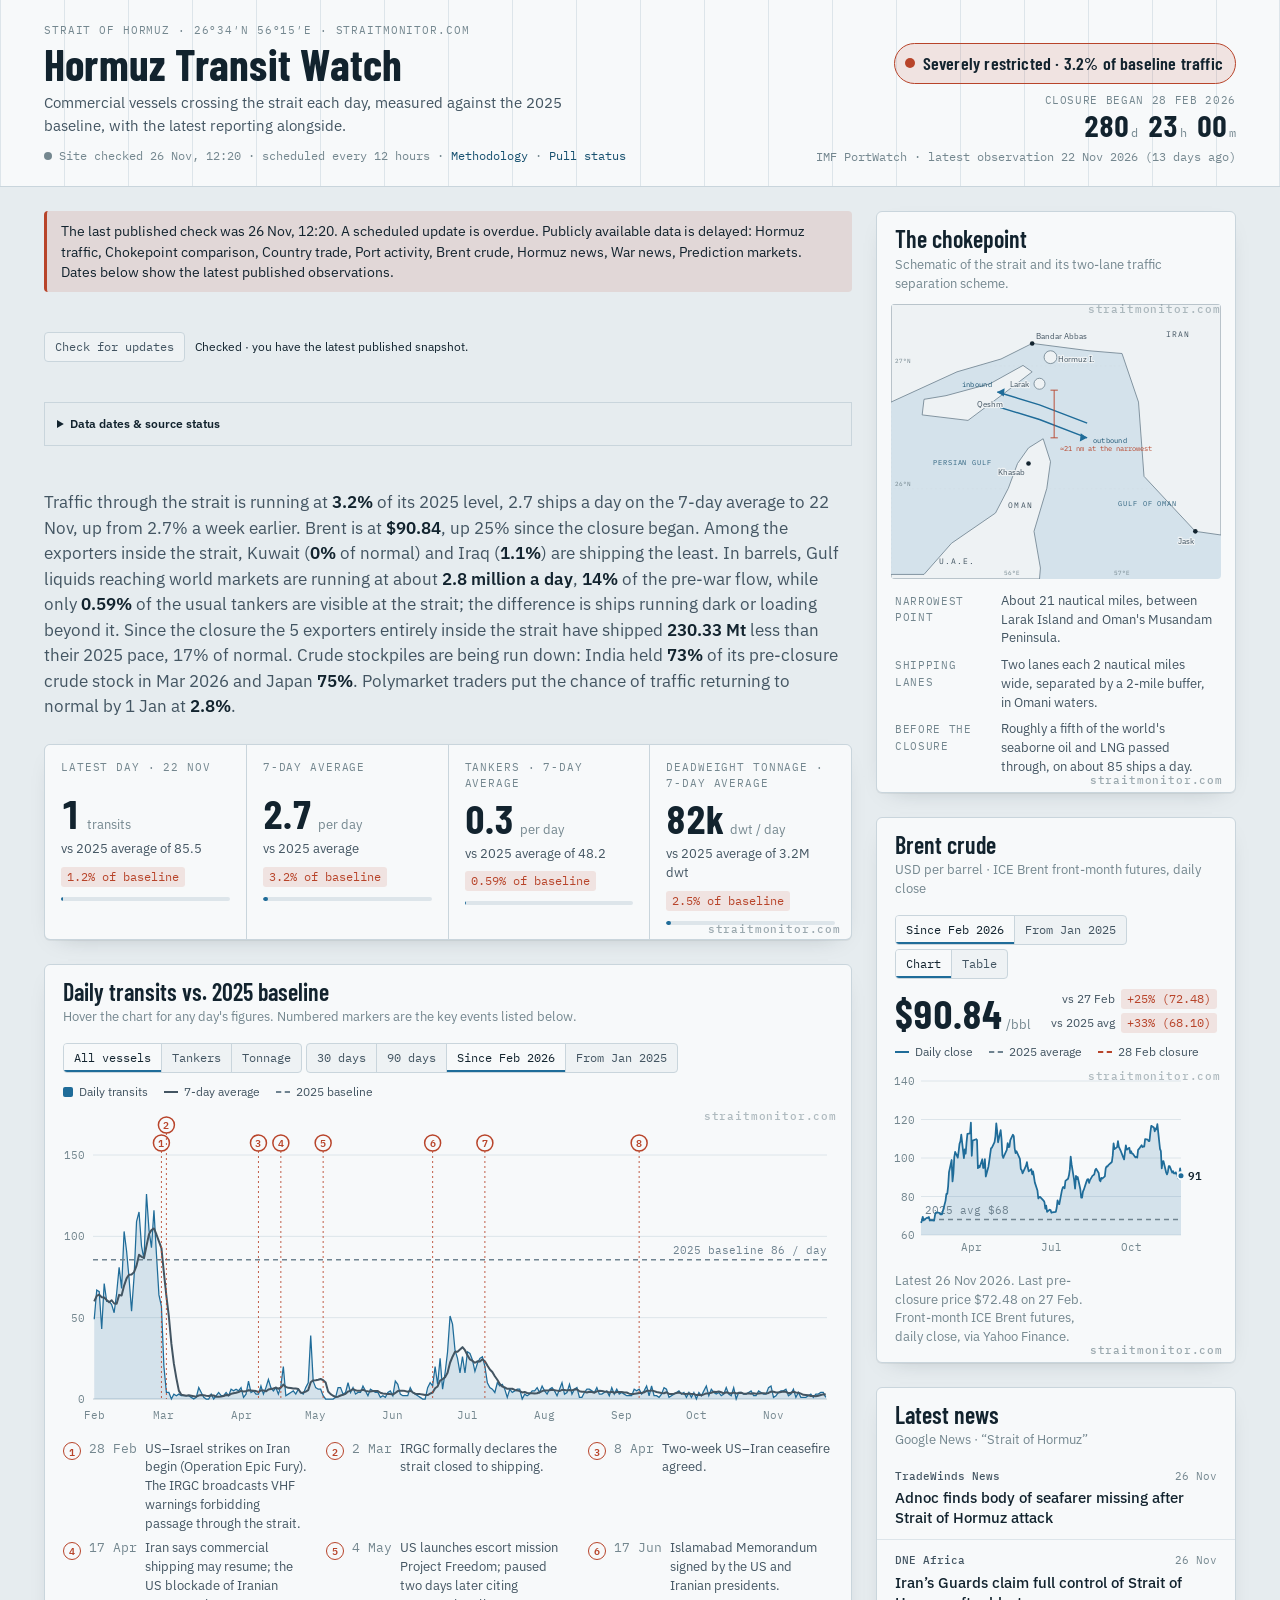
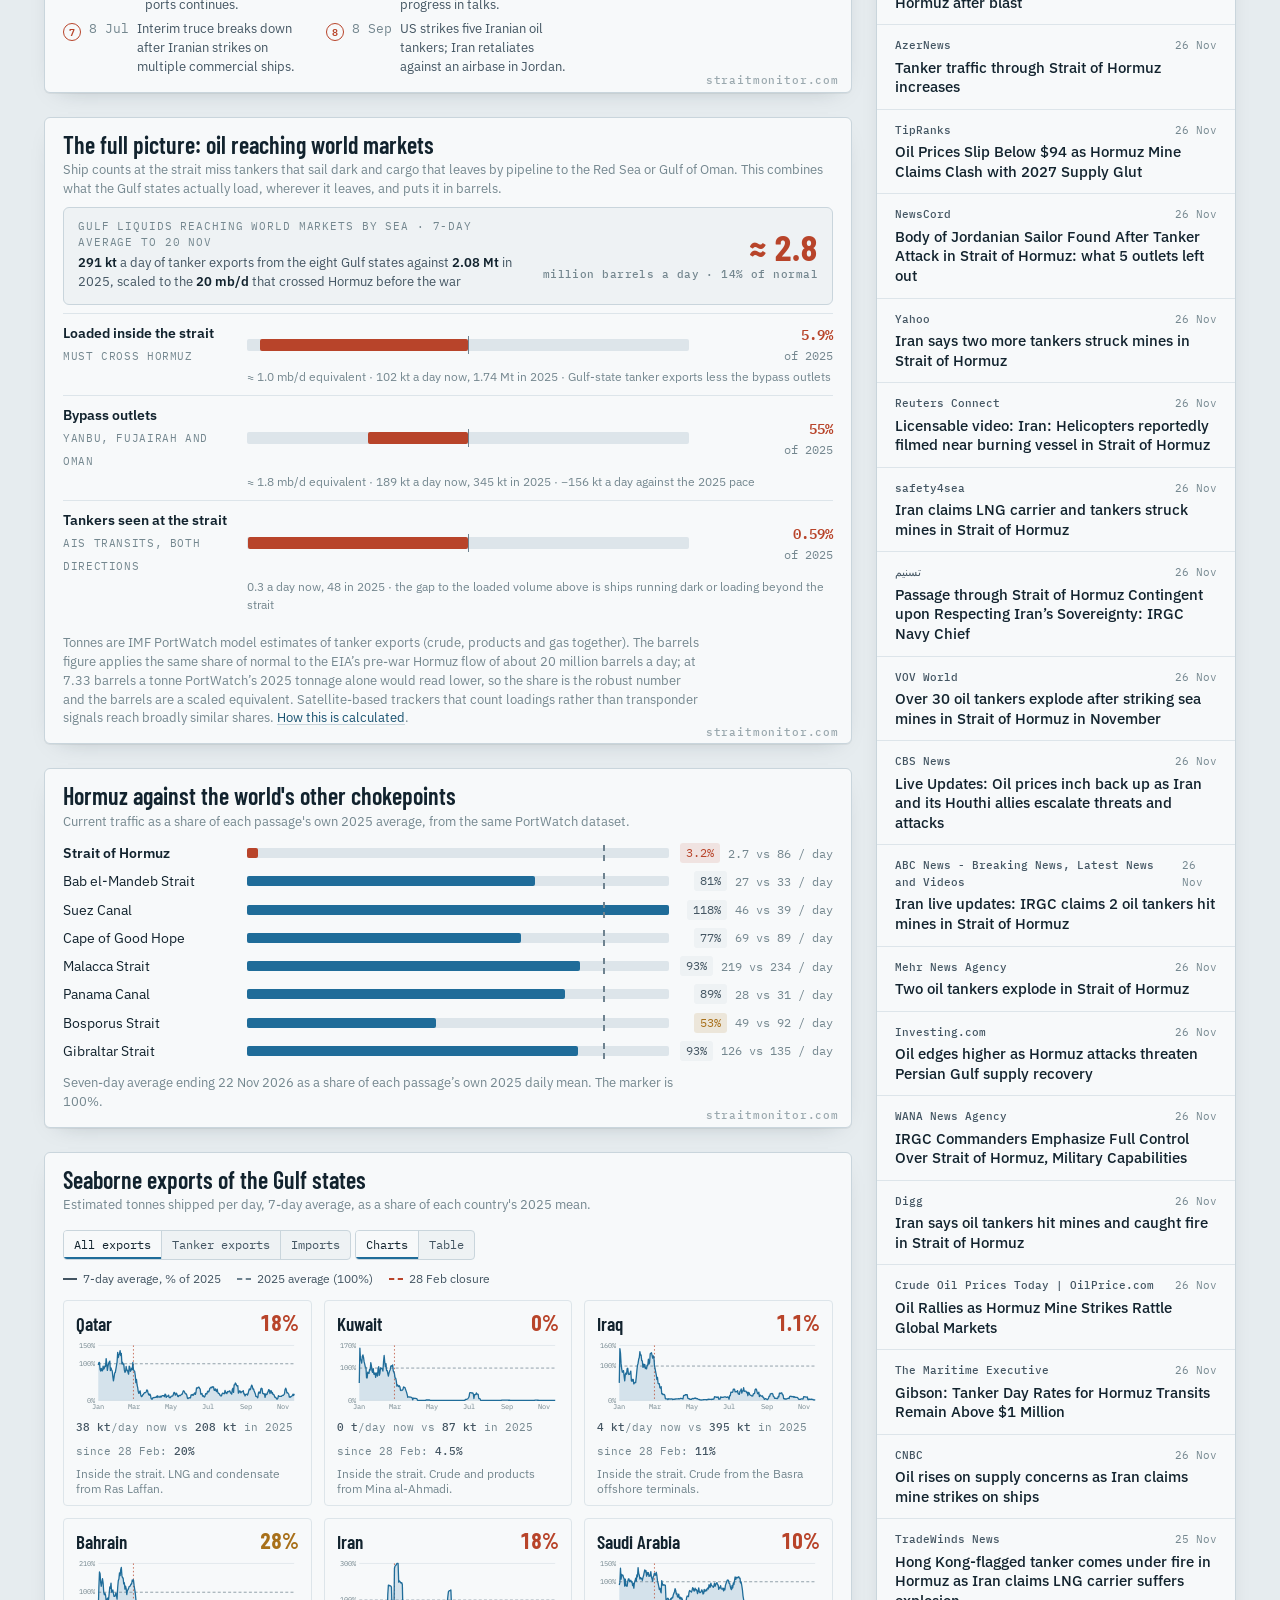
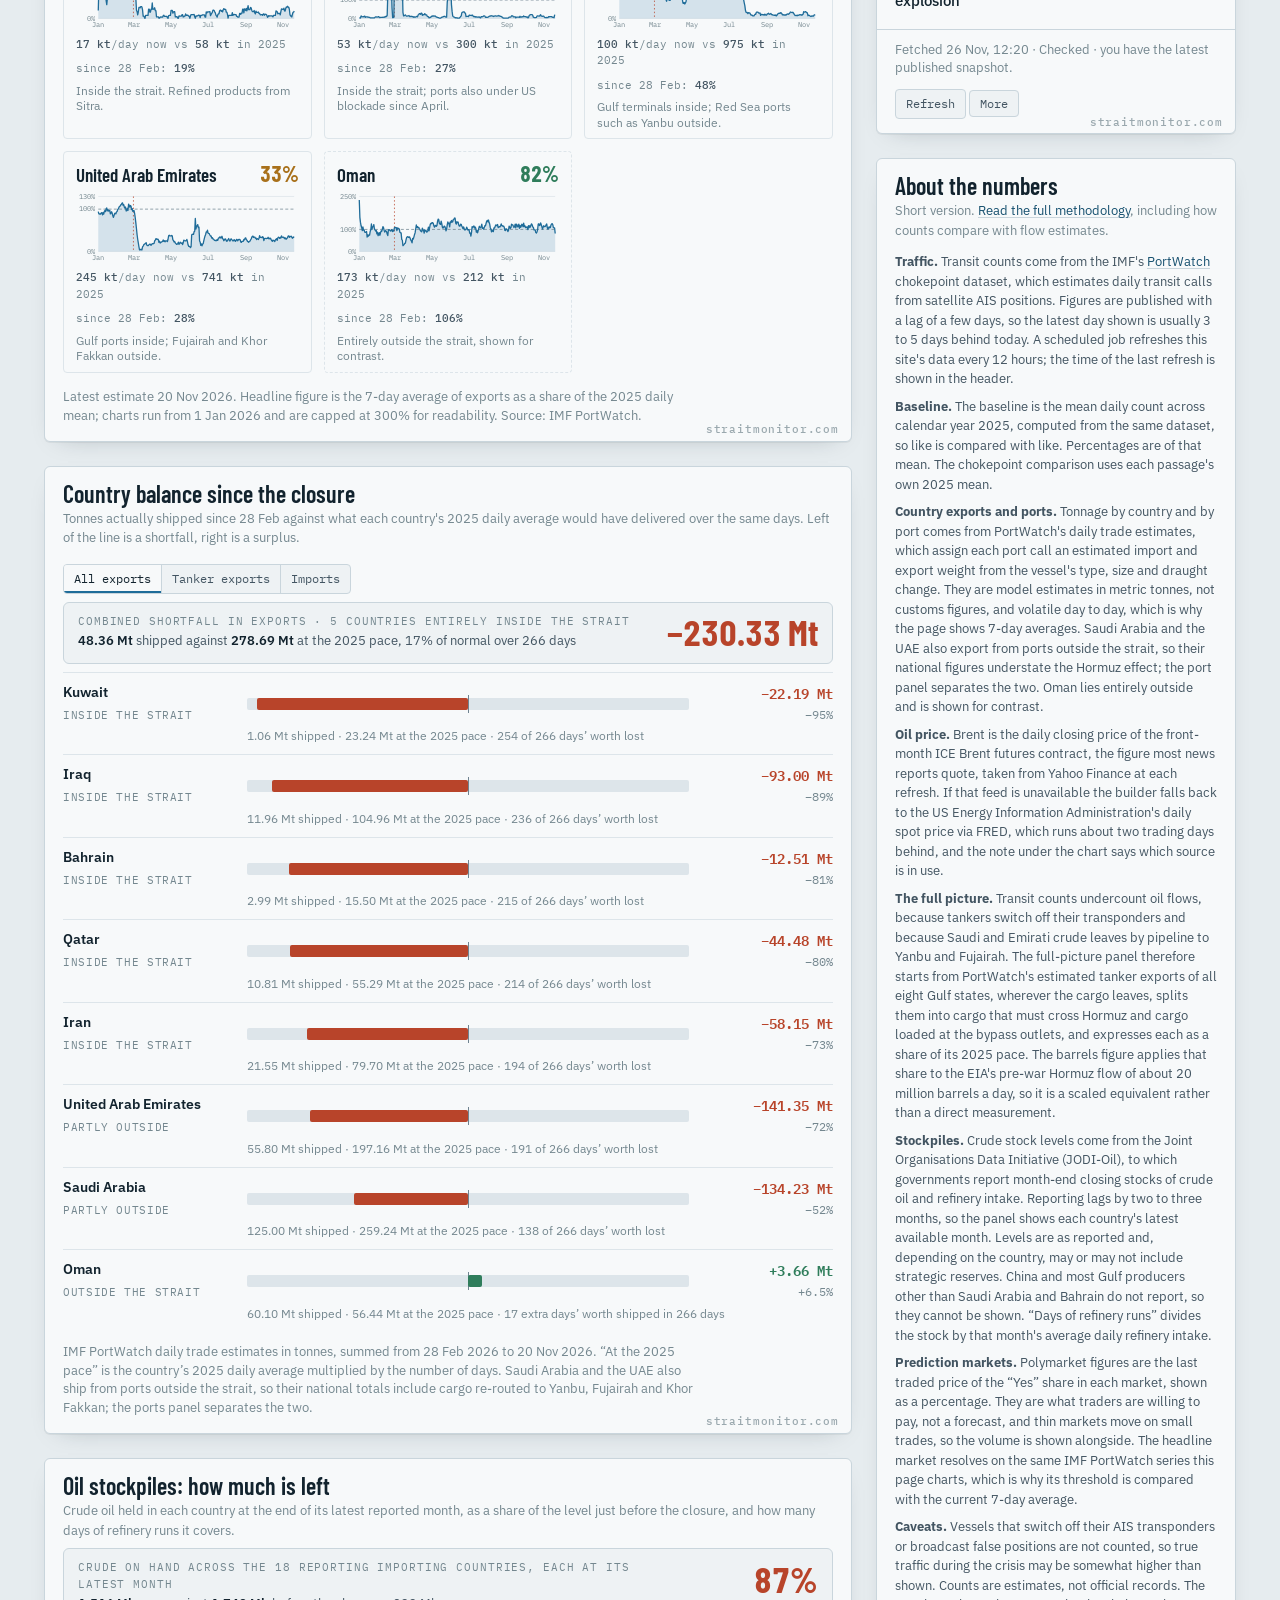
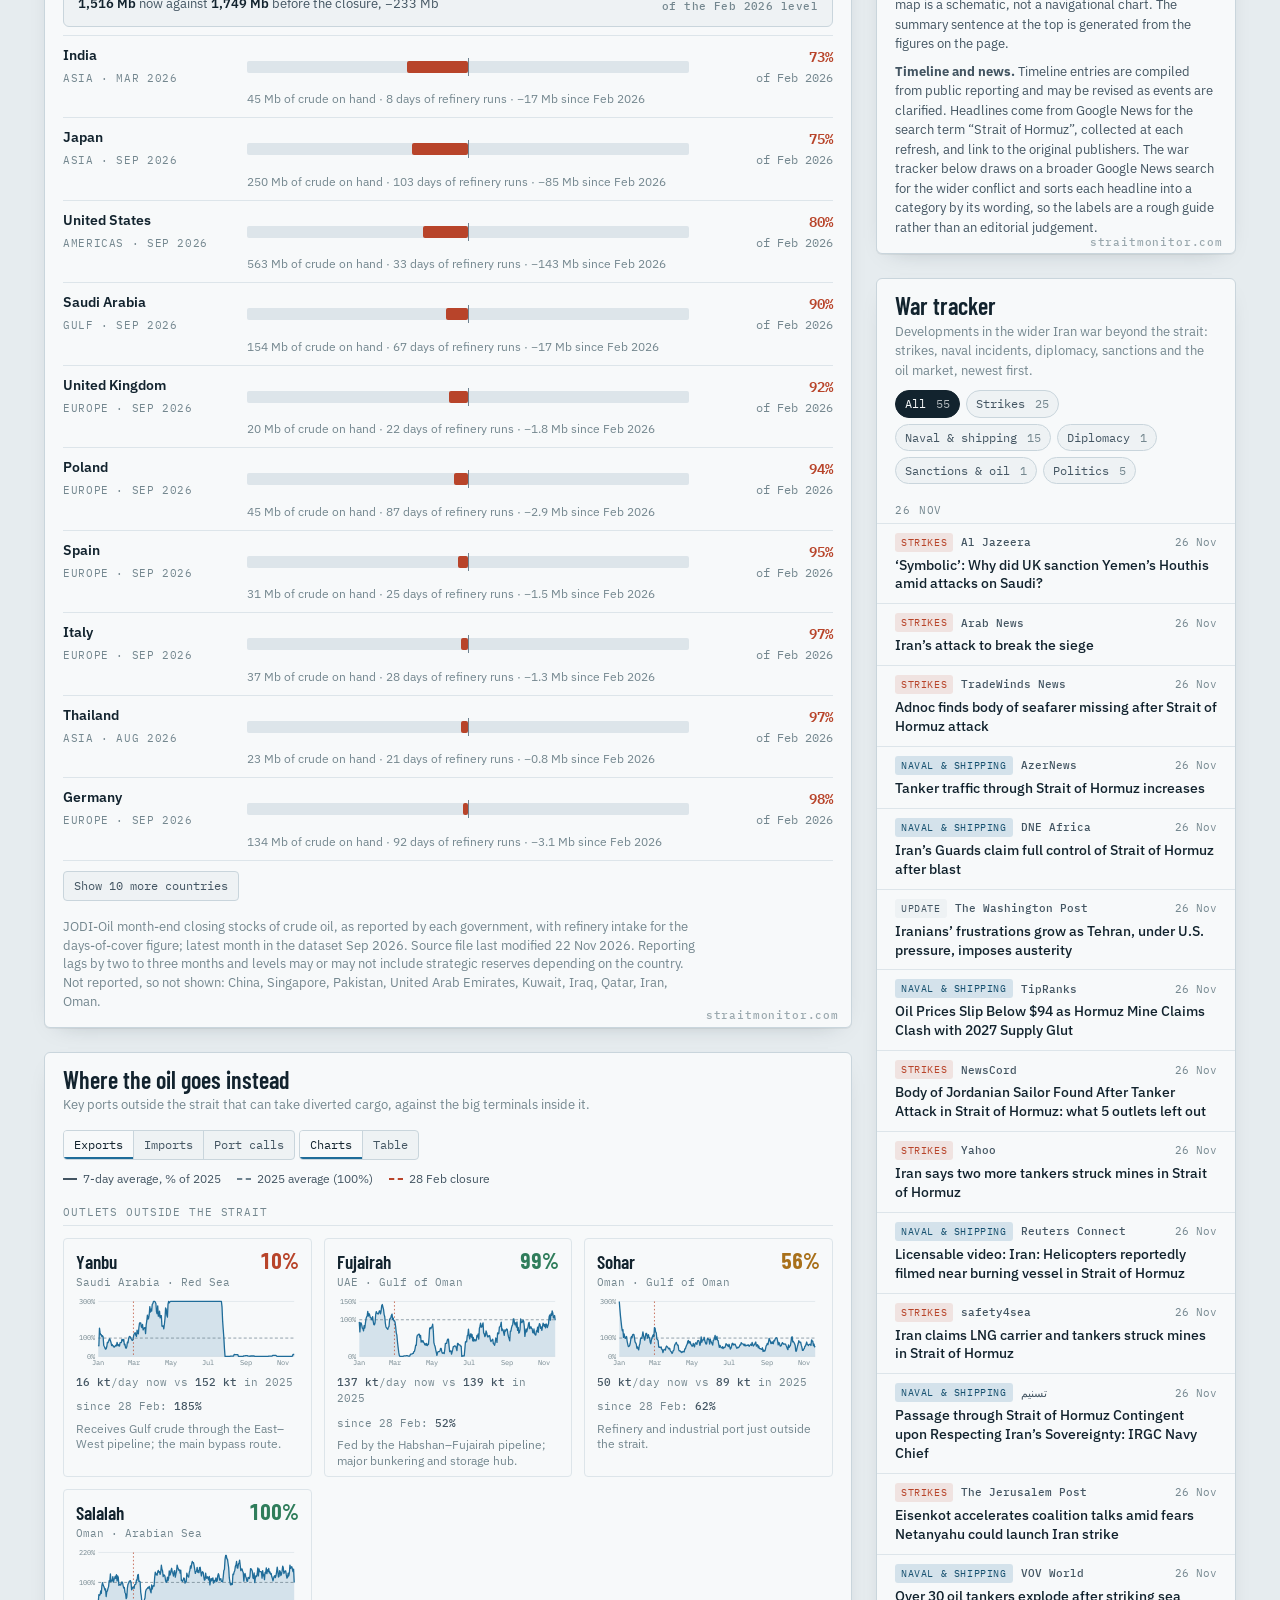
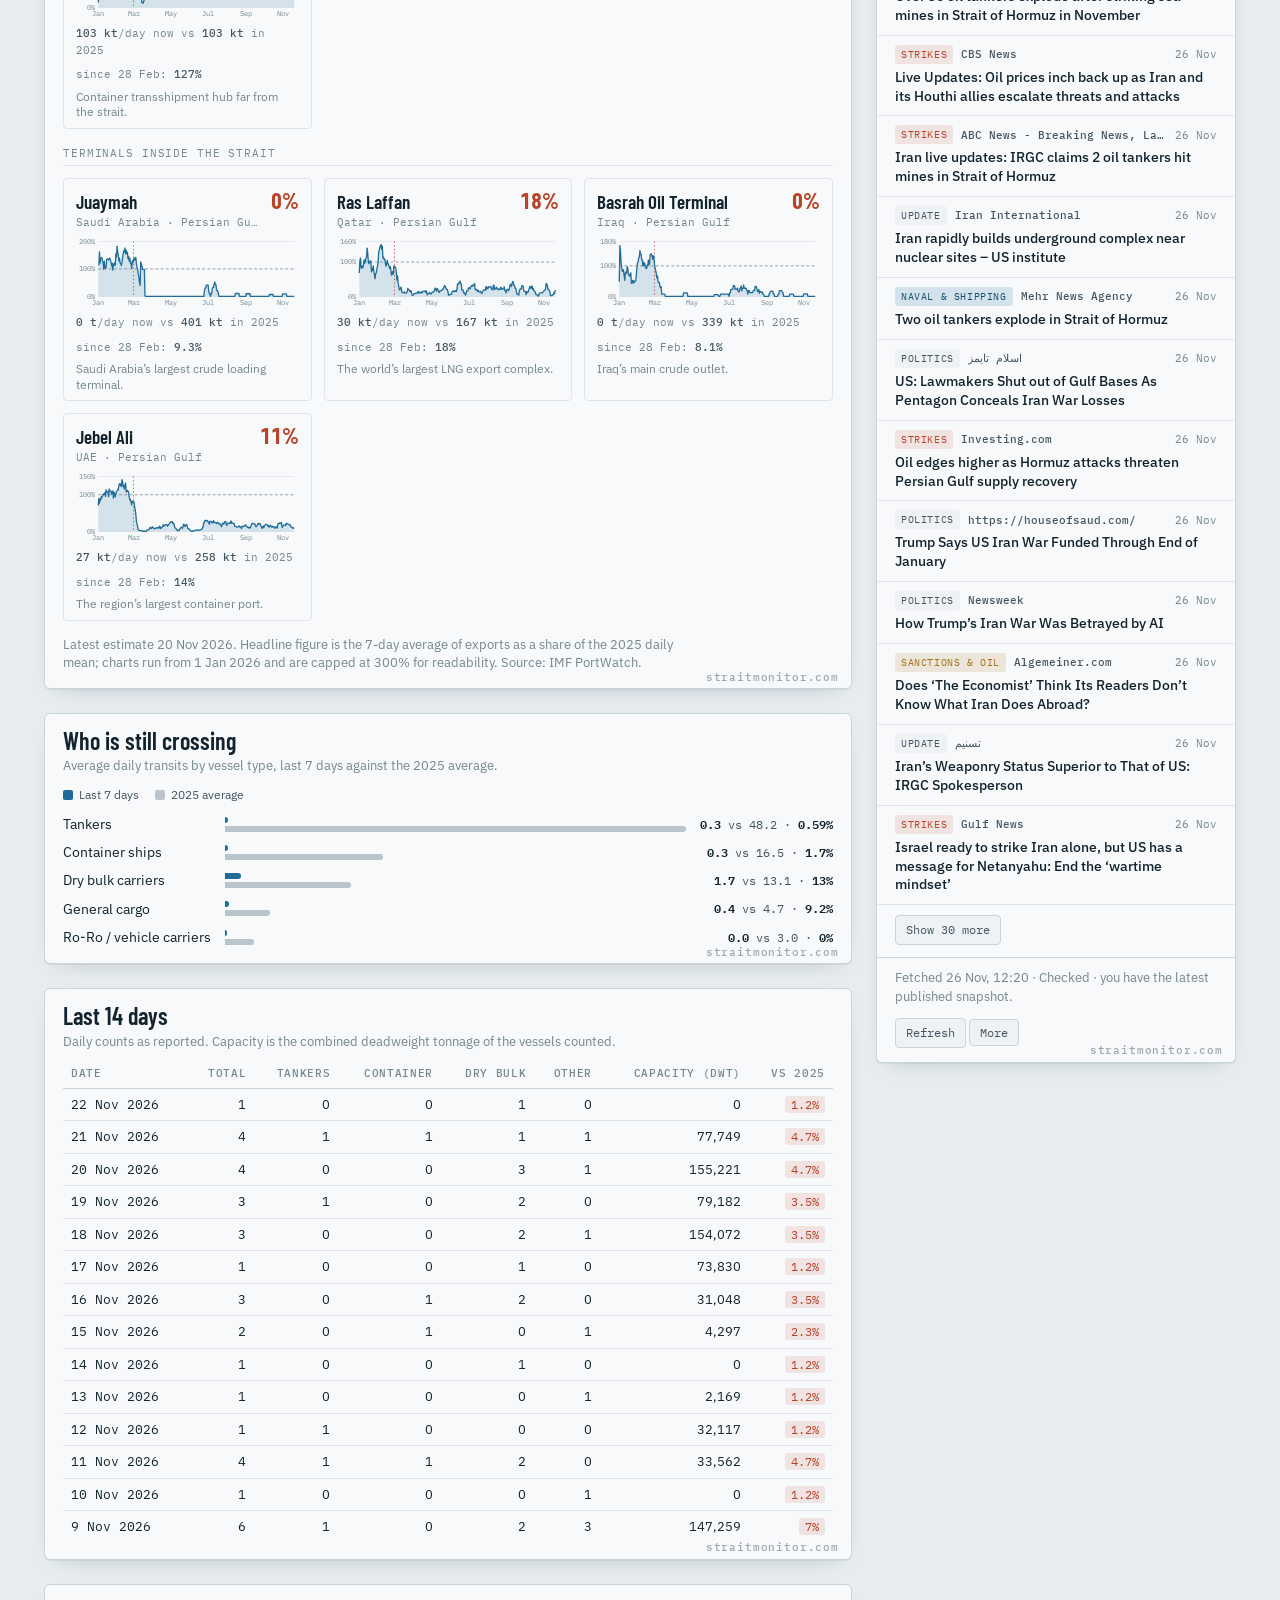
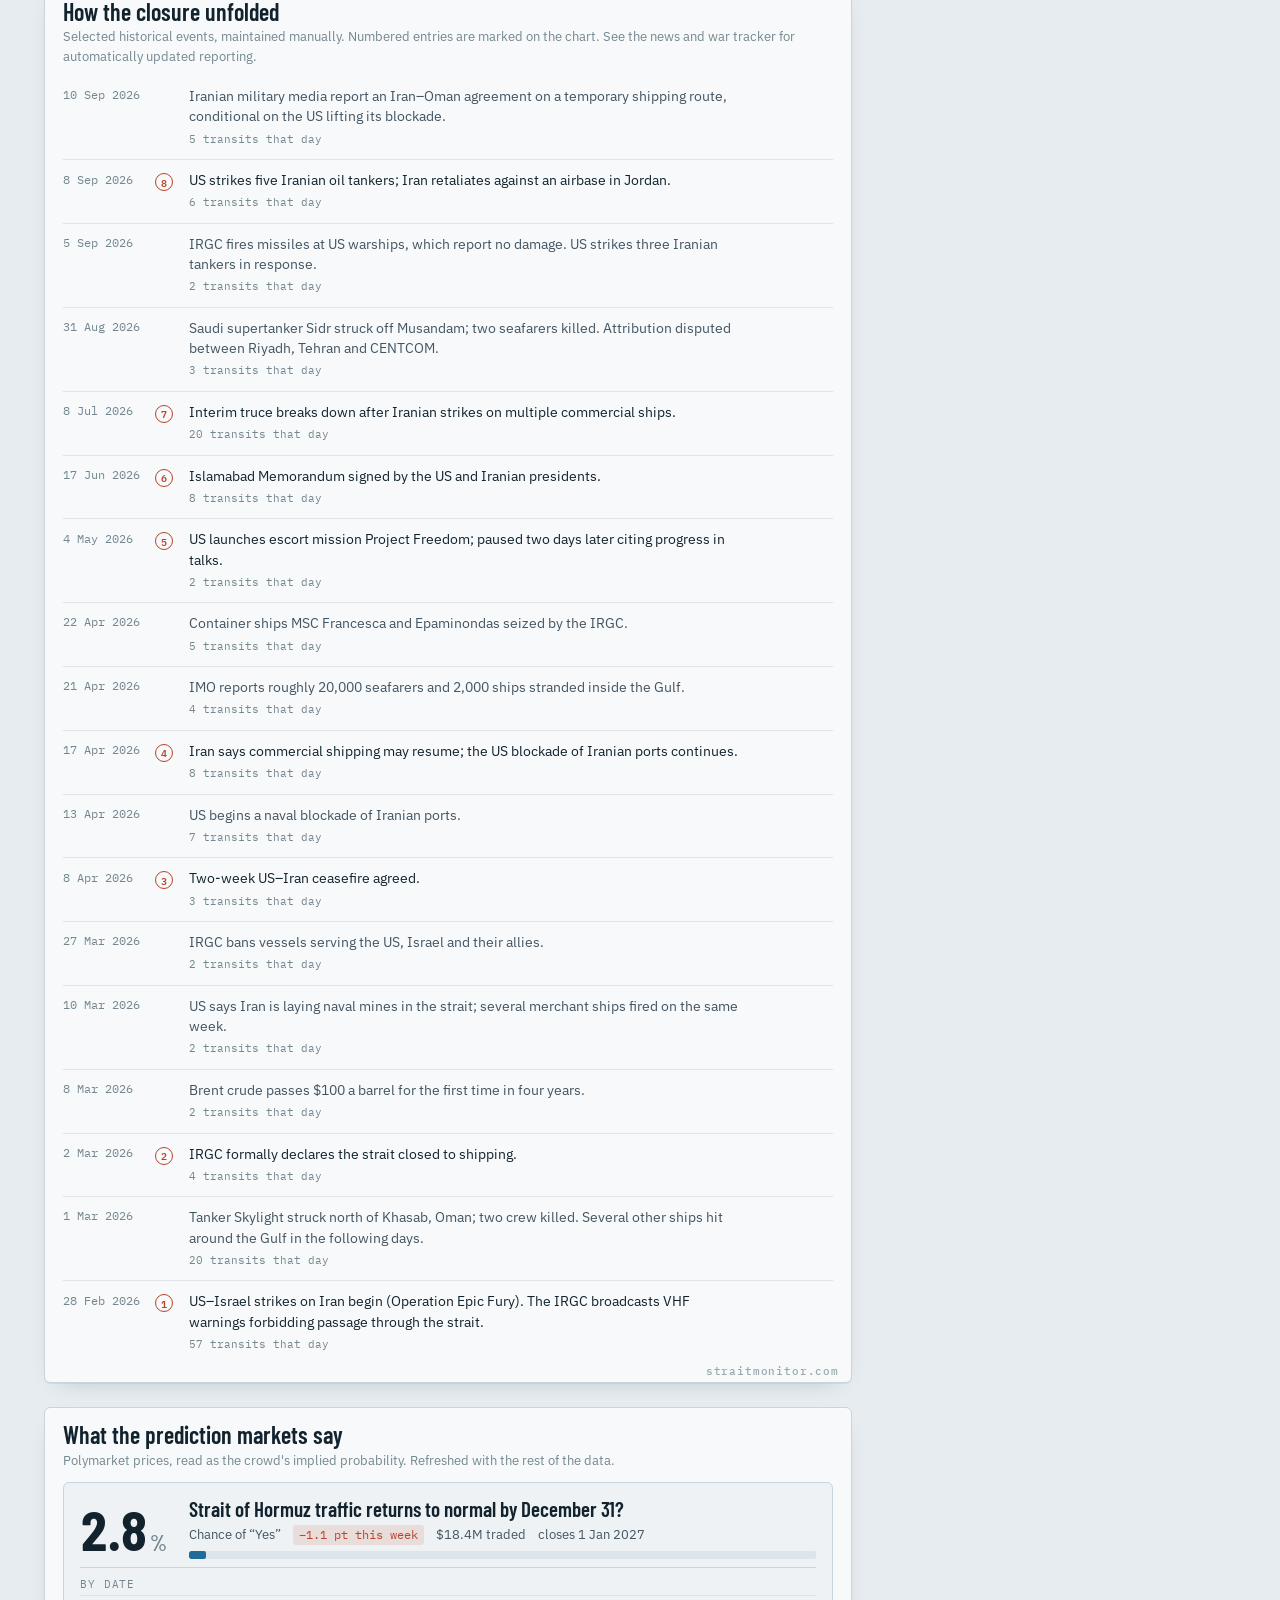
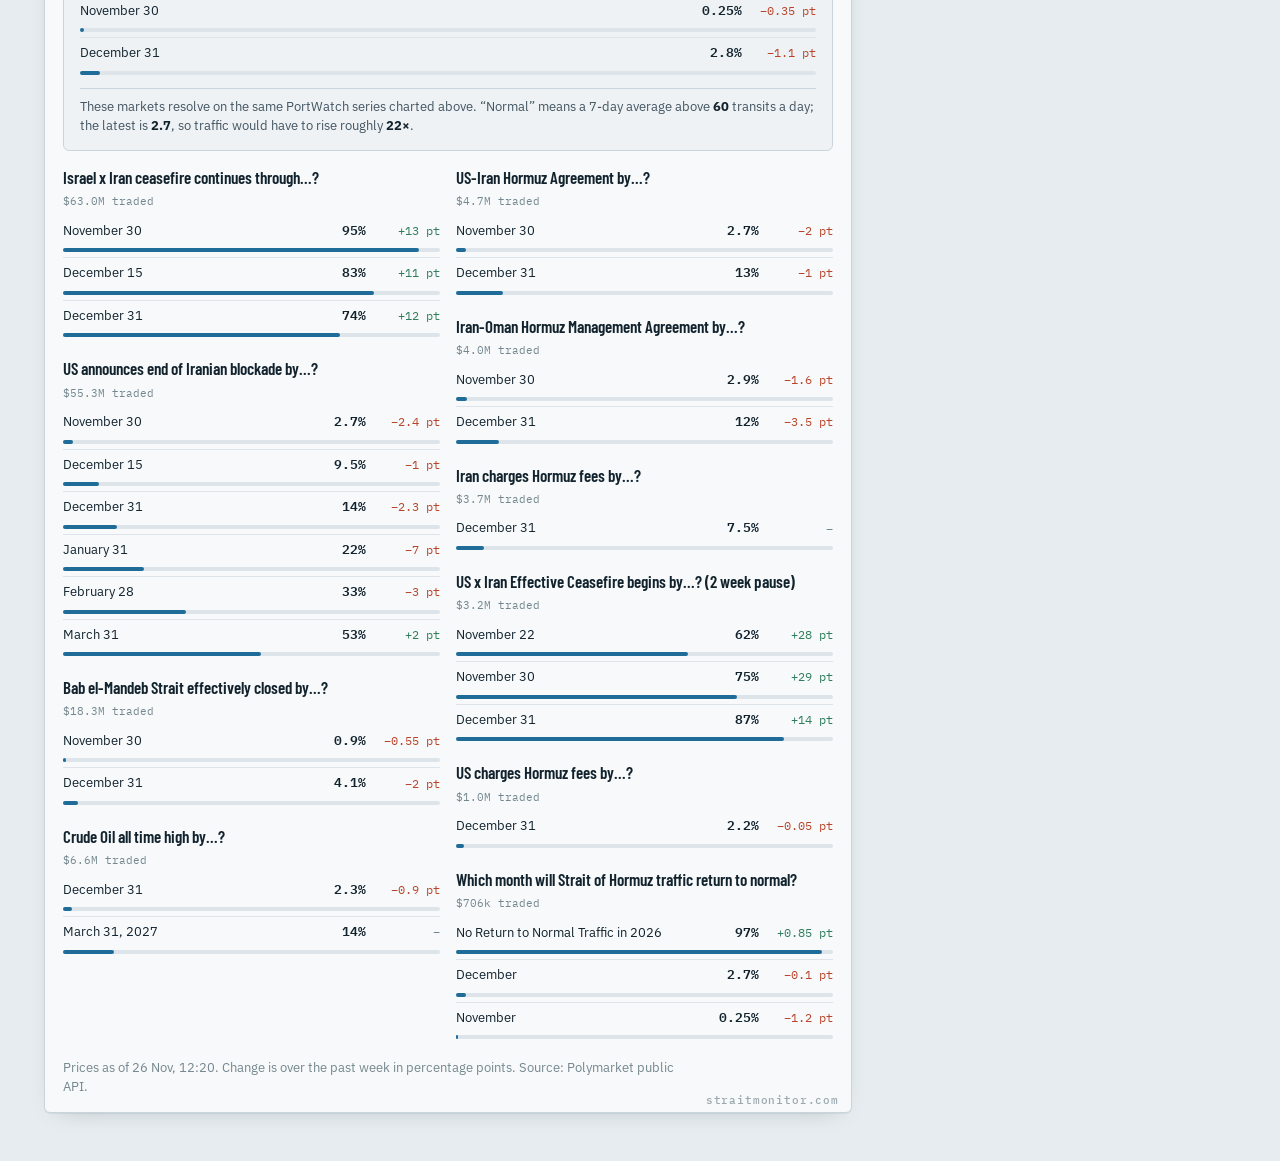
==== commit 5c18e1d1: "data: update 2026-11-26 12:20 UTC" ====
--- a/index.html
+++ b/index.html
@@ -24,14 +24,14 @@
   <meta property="og:type" content="website">
   <meta property="og:title" content="Hormuz Transit Watch">
   <meta property="og:description" content="Daily ship transits, oil reaching world markets in barrels, each Gulf state's export shortfall, crude stockpiles, Brent and a crisis timeline. Updated every 12 hours.">
-  <meta property="og:image" content="https://straitmonitor.com/og-image.png?v=202611252336">
+  <meta property="og:image" content="https://straitmonitor.com/og-image.png?v=202611261220">
   <meta property="og:image:width" content="1200">
   <meta property="og:image:height" content="630">
   <meta property="og:image:alt" content="Strait of Hormuz traffic at a few percent of its 2025 level, with a chart of daily transits collapsing after the 28 February 2026 closure.">
   <meta name="twitter:card" content="summary_large_image">
   <meta name="twitter:title" content="Hormuz Transit Watch">
   <meta name="twitter:description" content="Daily ship transits, oil reaching world markets in barrels, Gulf export shortfalls, crude stockpiles, Brent and a crisis timeline. Updated every 12 hours.">
-  <meta name="twitter:image" content="https://straitmonitor.com/og-image.png?v=202611252336">
+  <meta name="twitter:image" content="https://straitmonitor.com/og-image.png?v=202611261220">
   <meta name="twitter:image:alt" content="Strait of Hormuz traffic at a few percent of its 2025 level, with a chart of daily transits collapsing after the 28 February 2026 closure.">
   <link rel="preconnect" href="https://fonts.googleapis.com">
   <link rel="preconnect" href="https://fonts.gstatic.com" crossorigin>
@@ -475,8 +475,8 @@
   </aside>
 </main>
 
-<script src="data/events.js?v=202611252336"></script>
-<script src="data/snapshot.js?v=202611252336"></script>
+<script src="data/events.js?v=202611261220"></script>
+<script src="data/snapshot.js?v=202611261220"></script>
 <script src="data-status.js?v=2"></script>
 <script src="app.js?v=10"></script>
 </body>
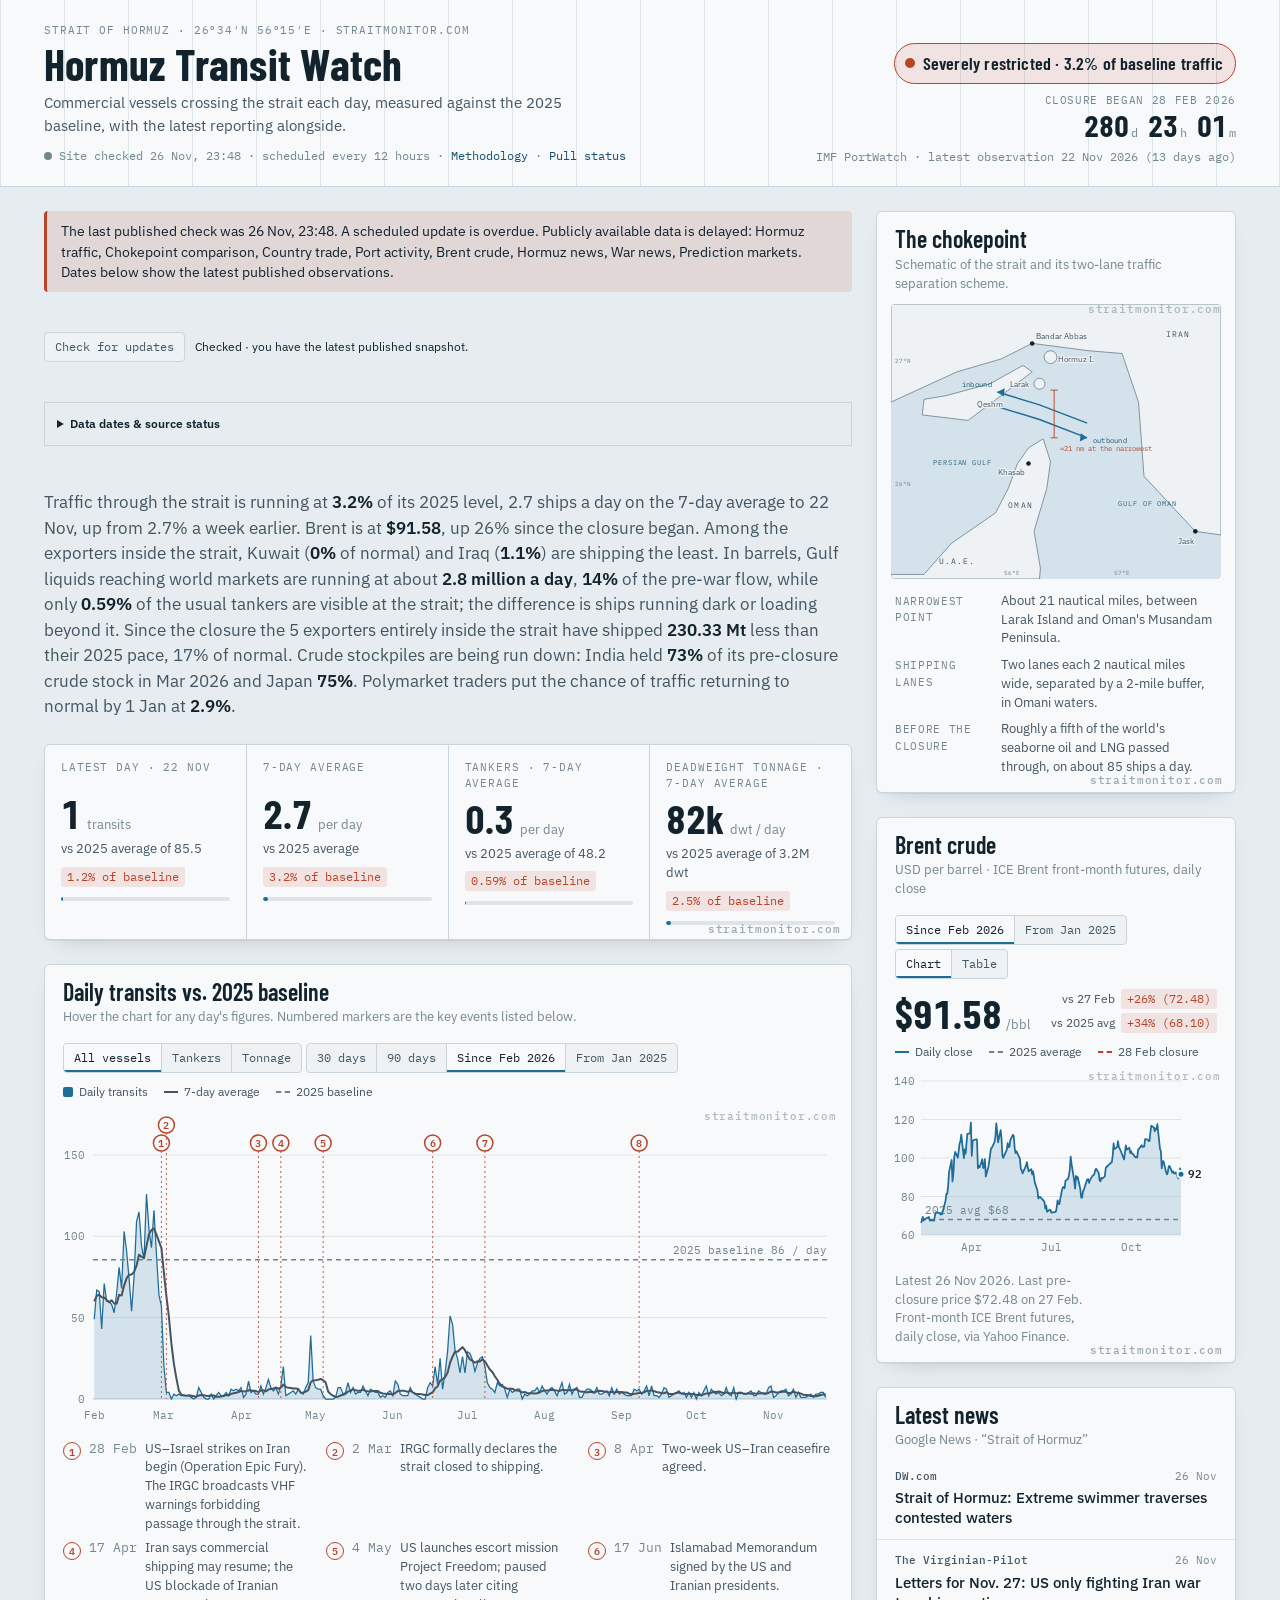
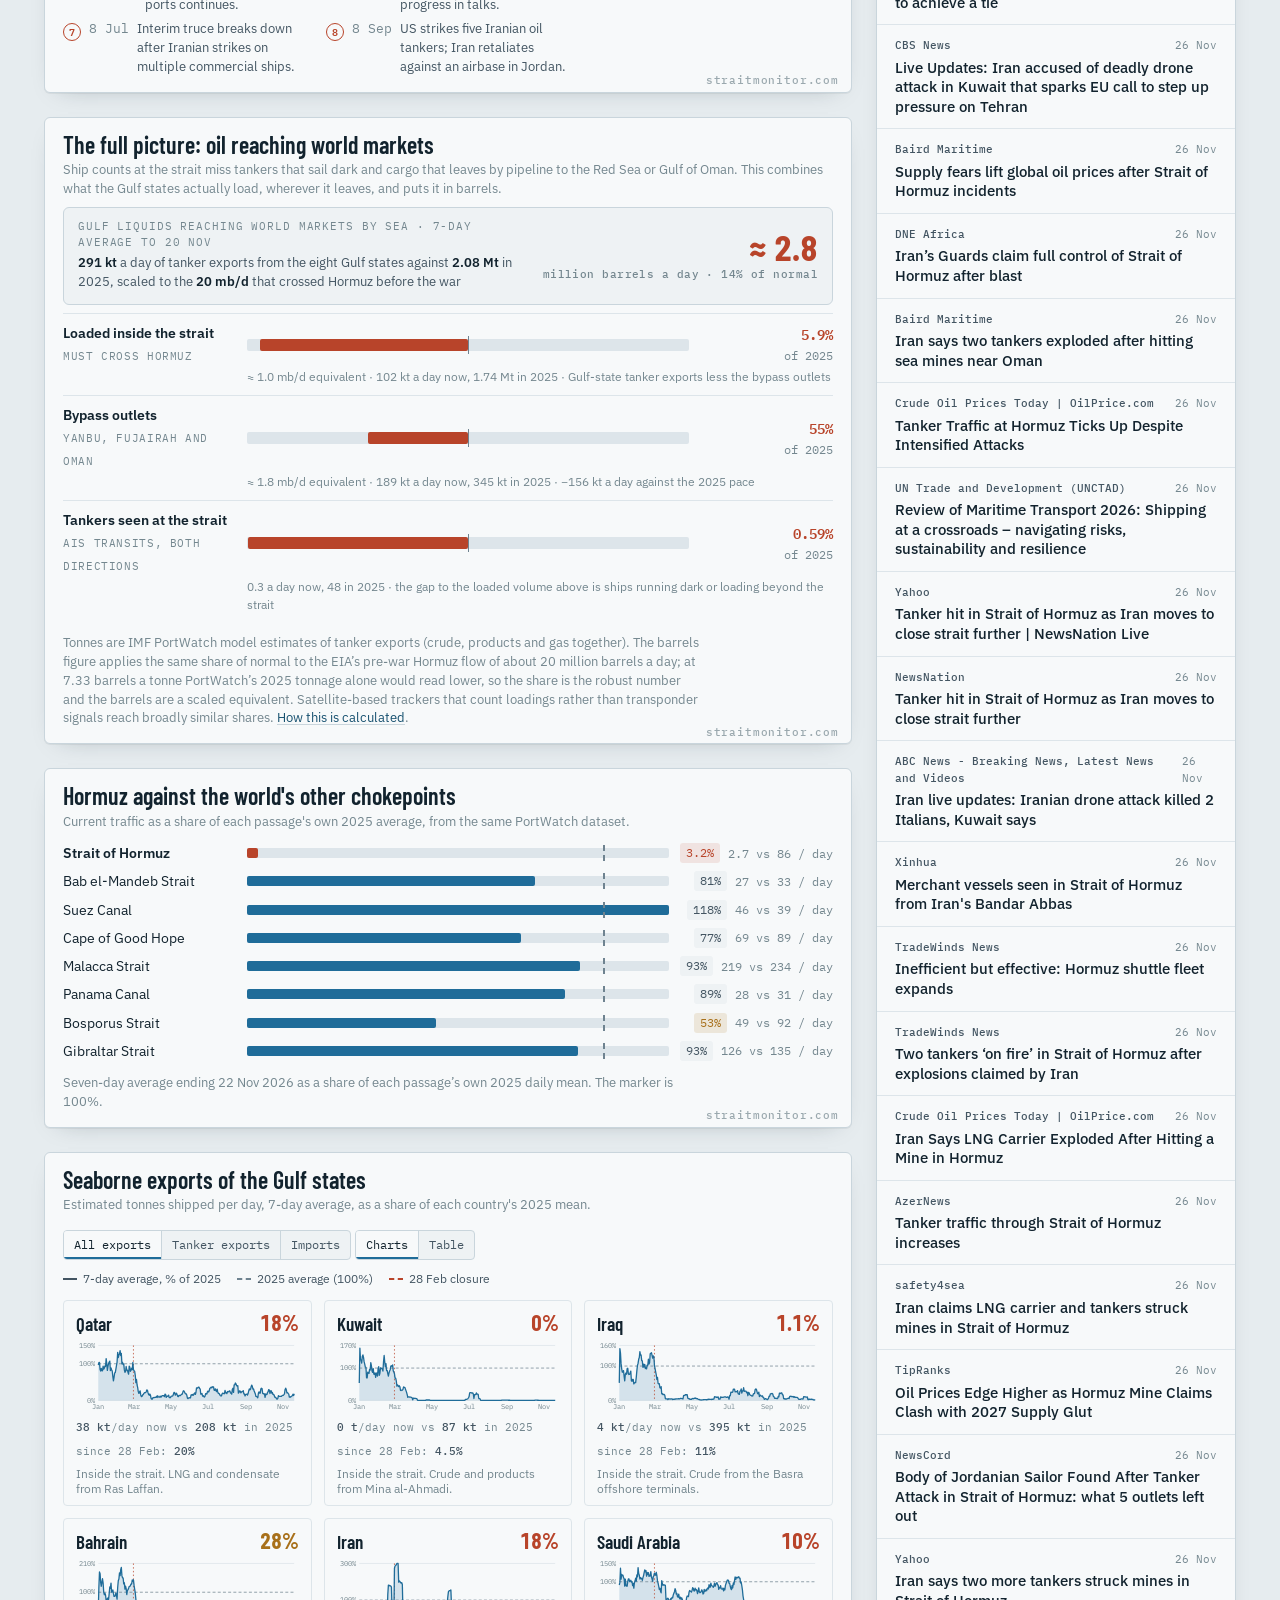
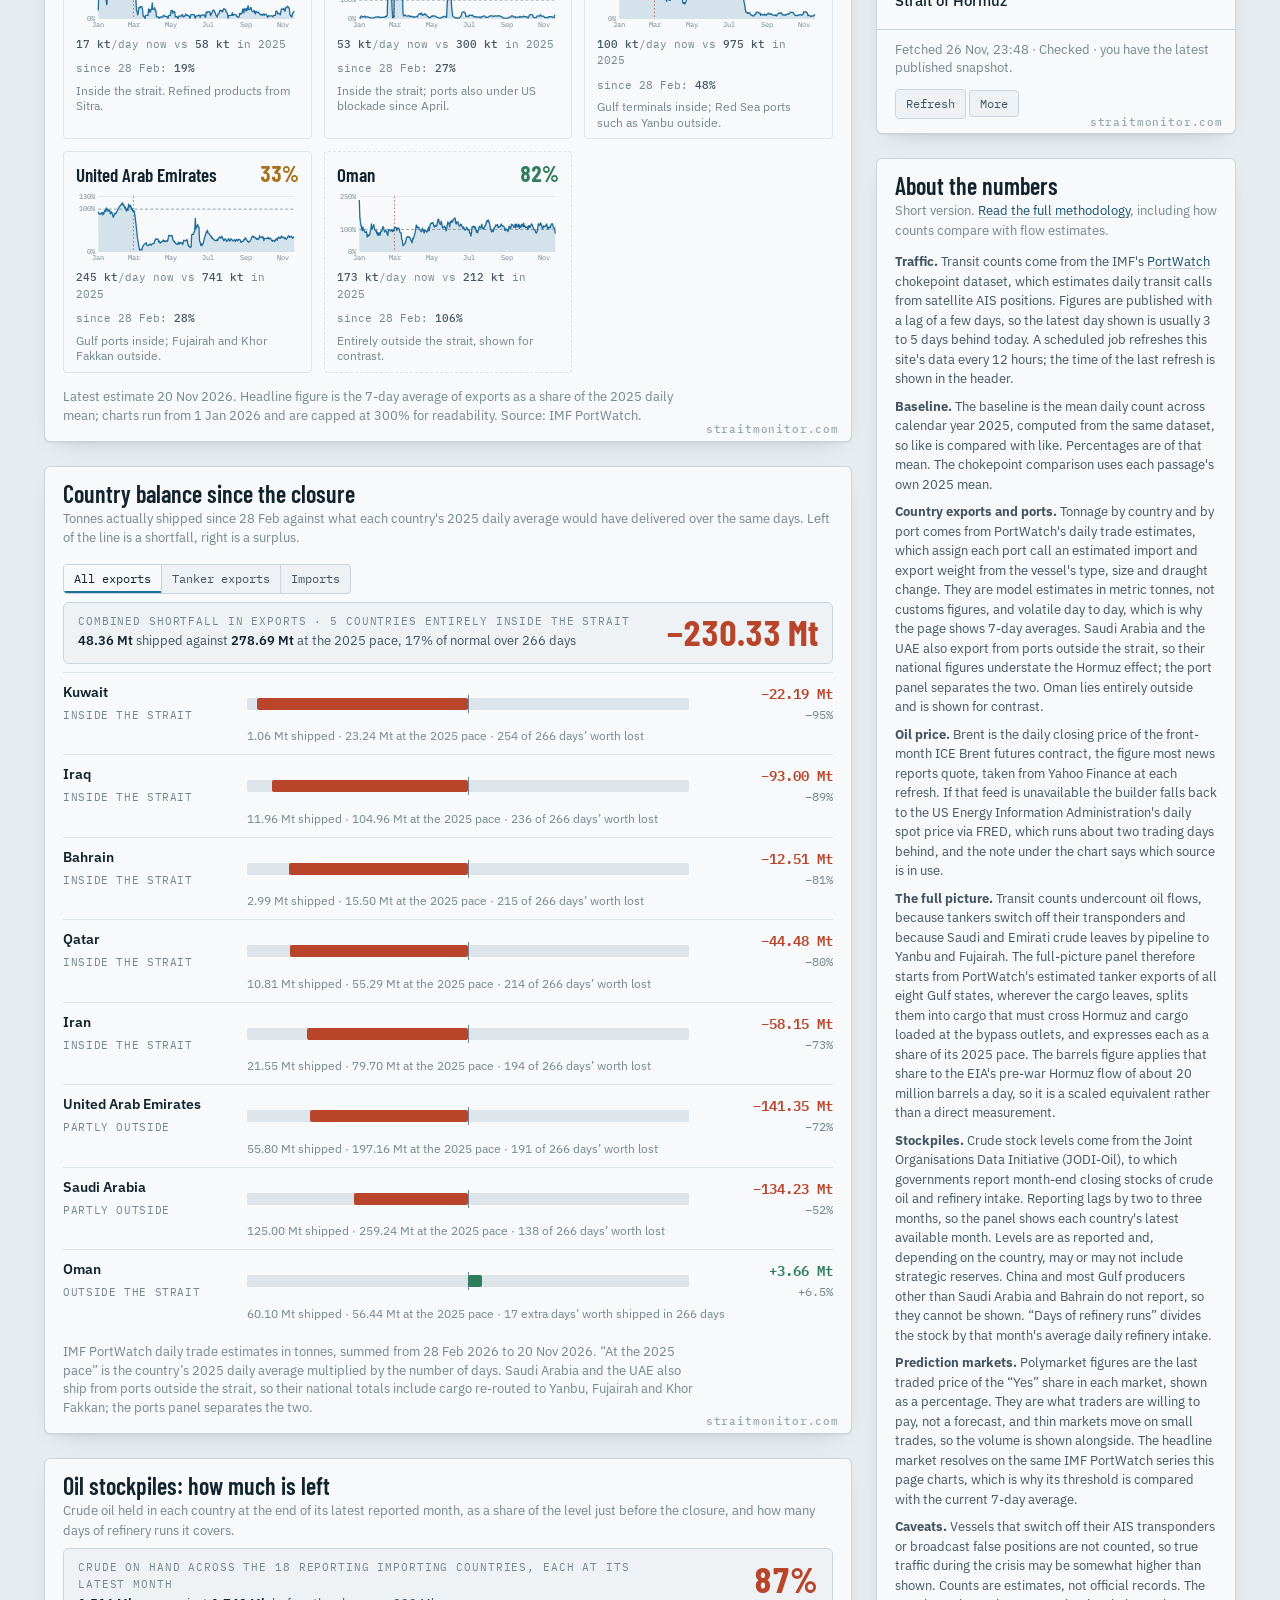
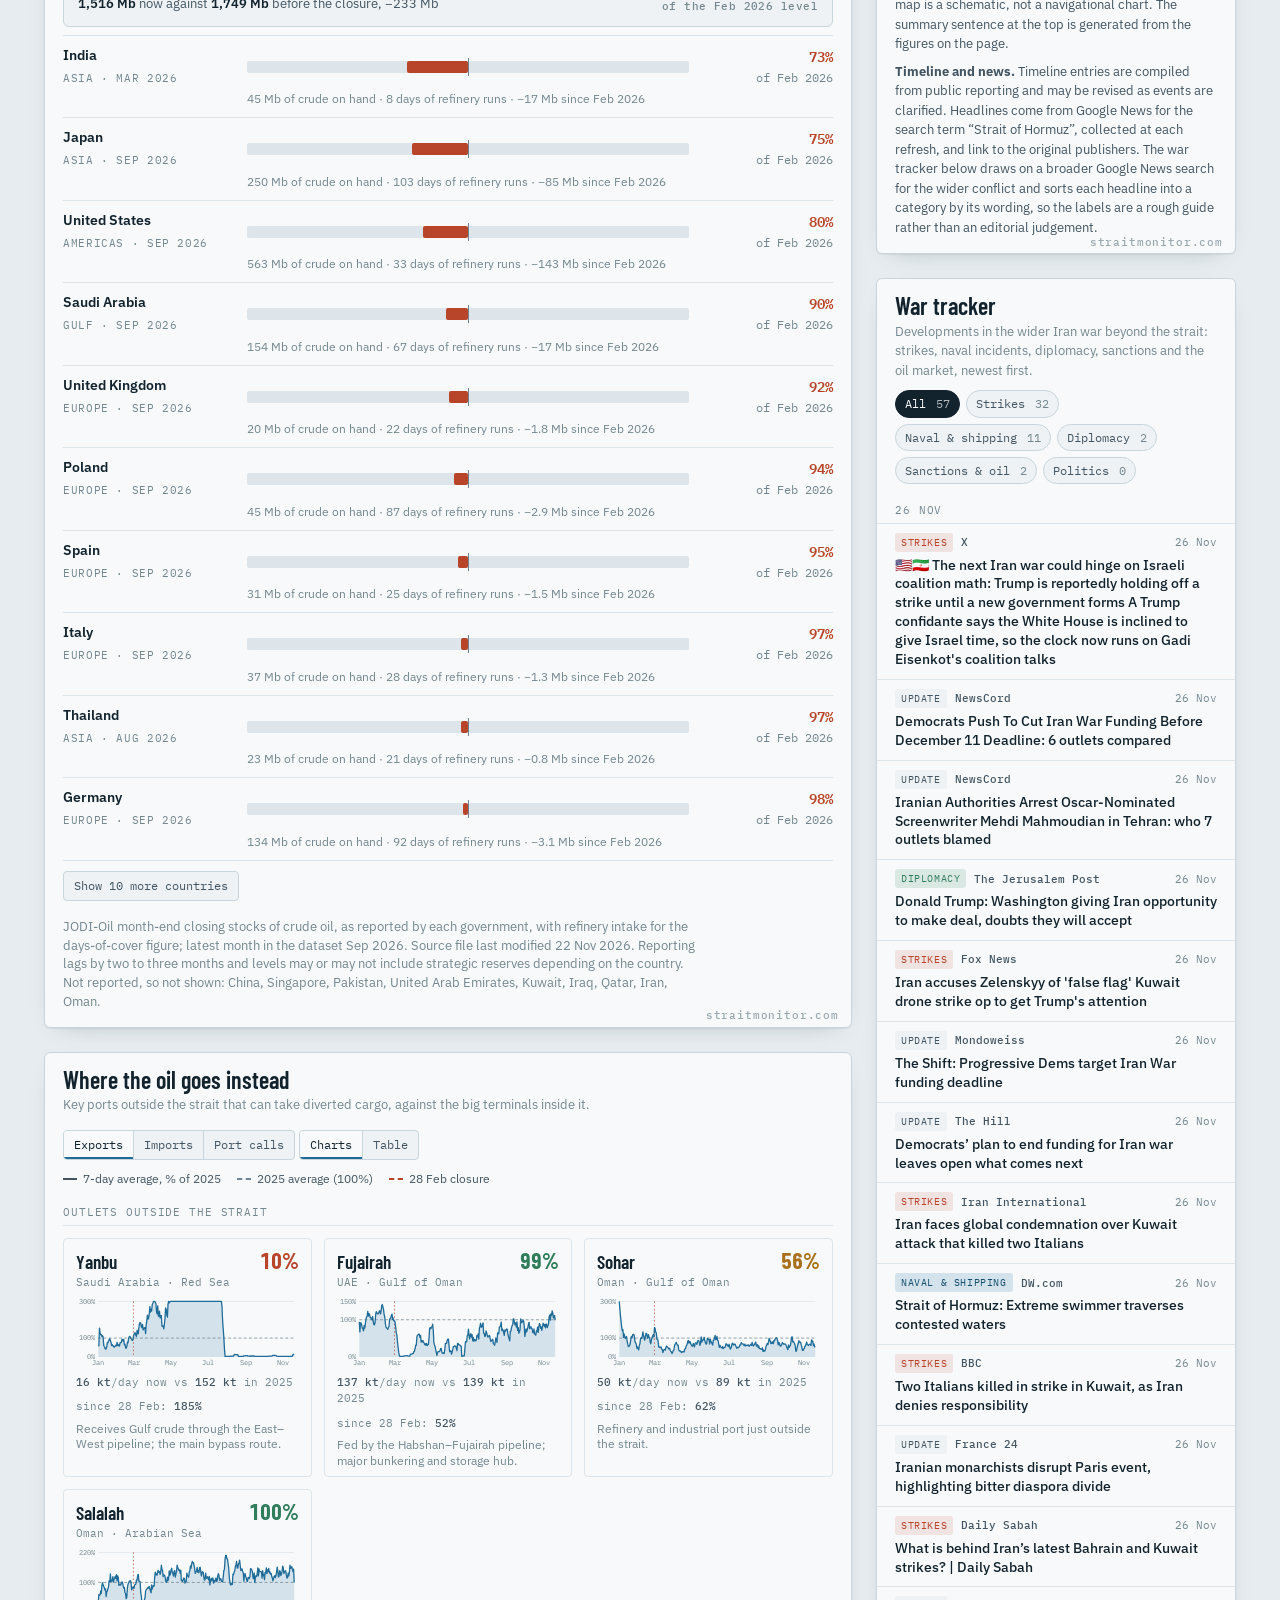
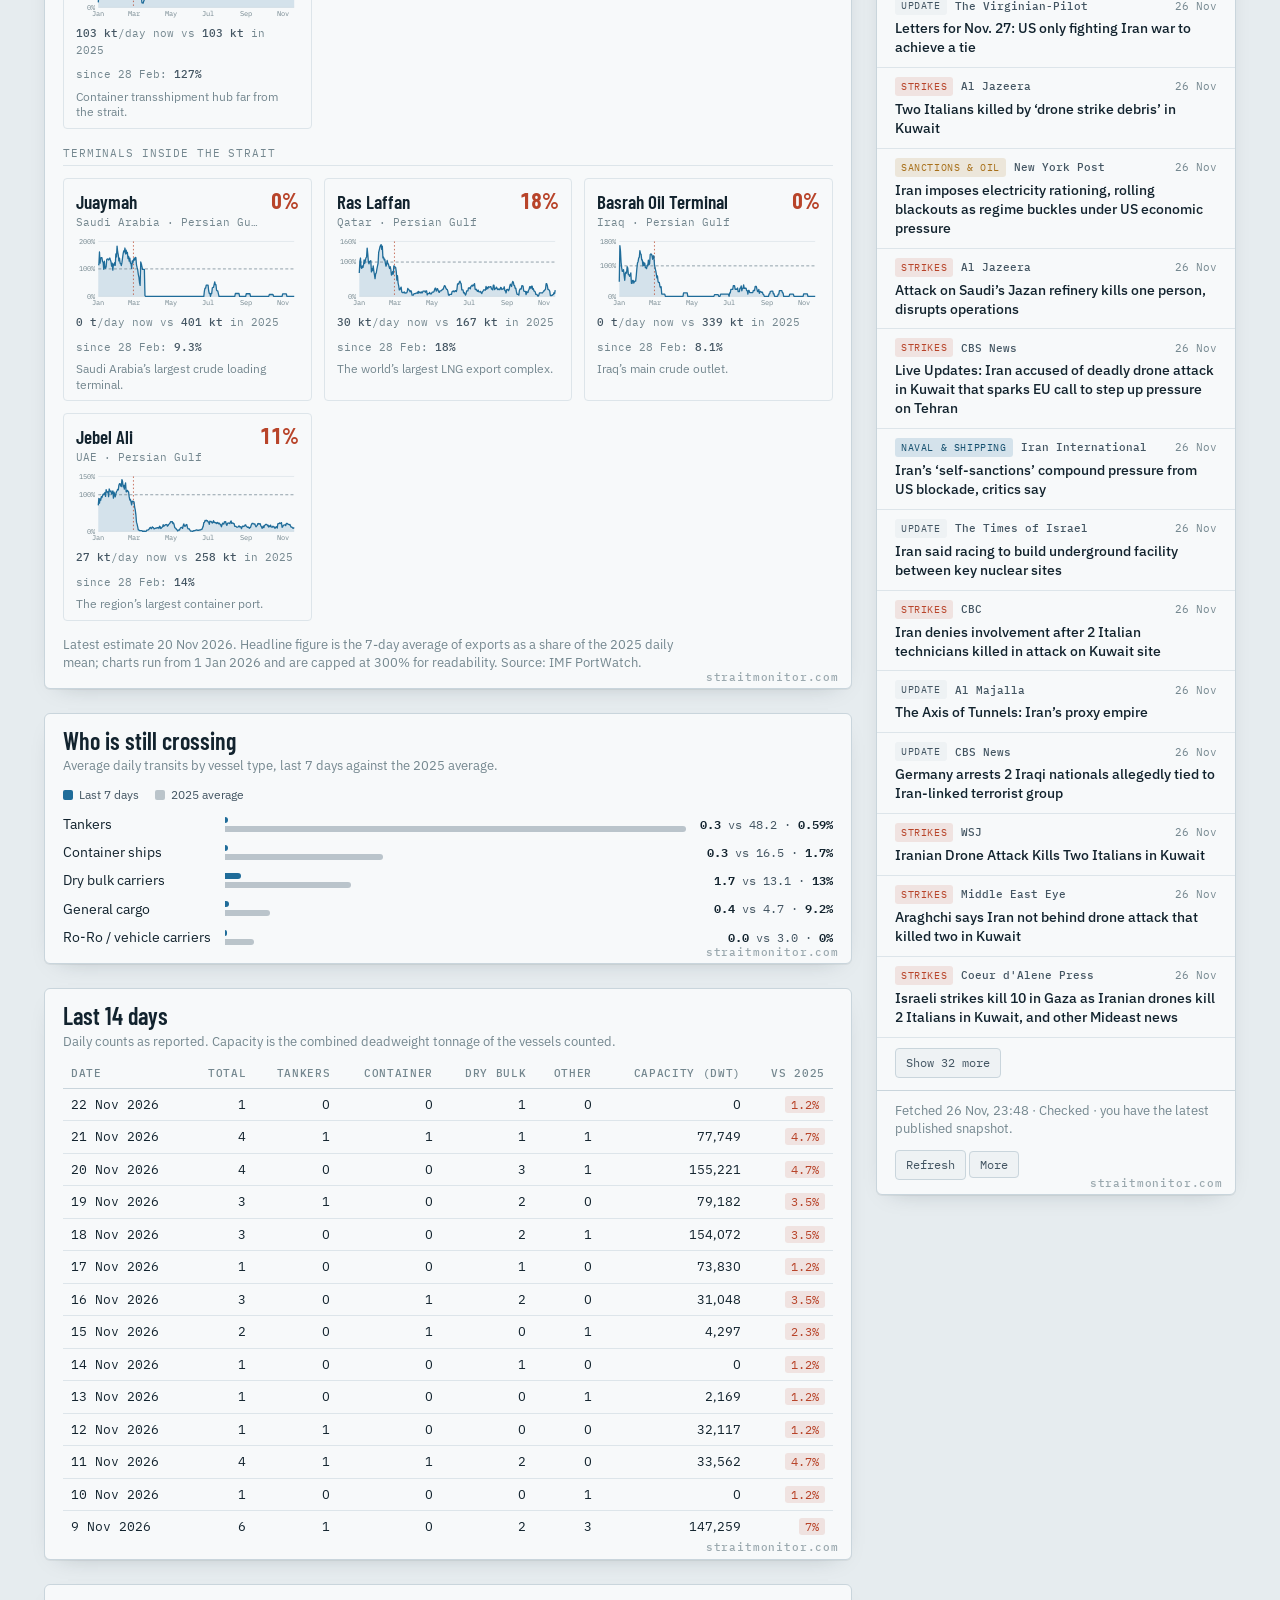
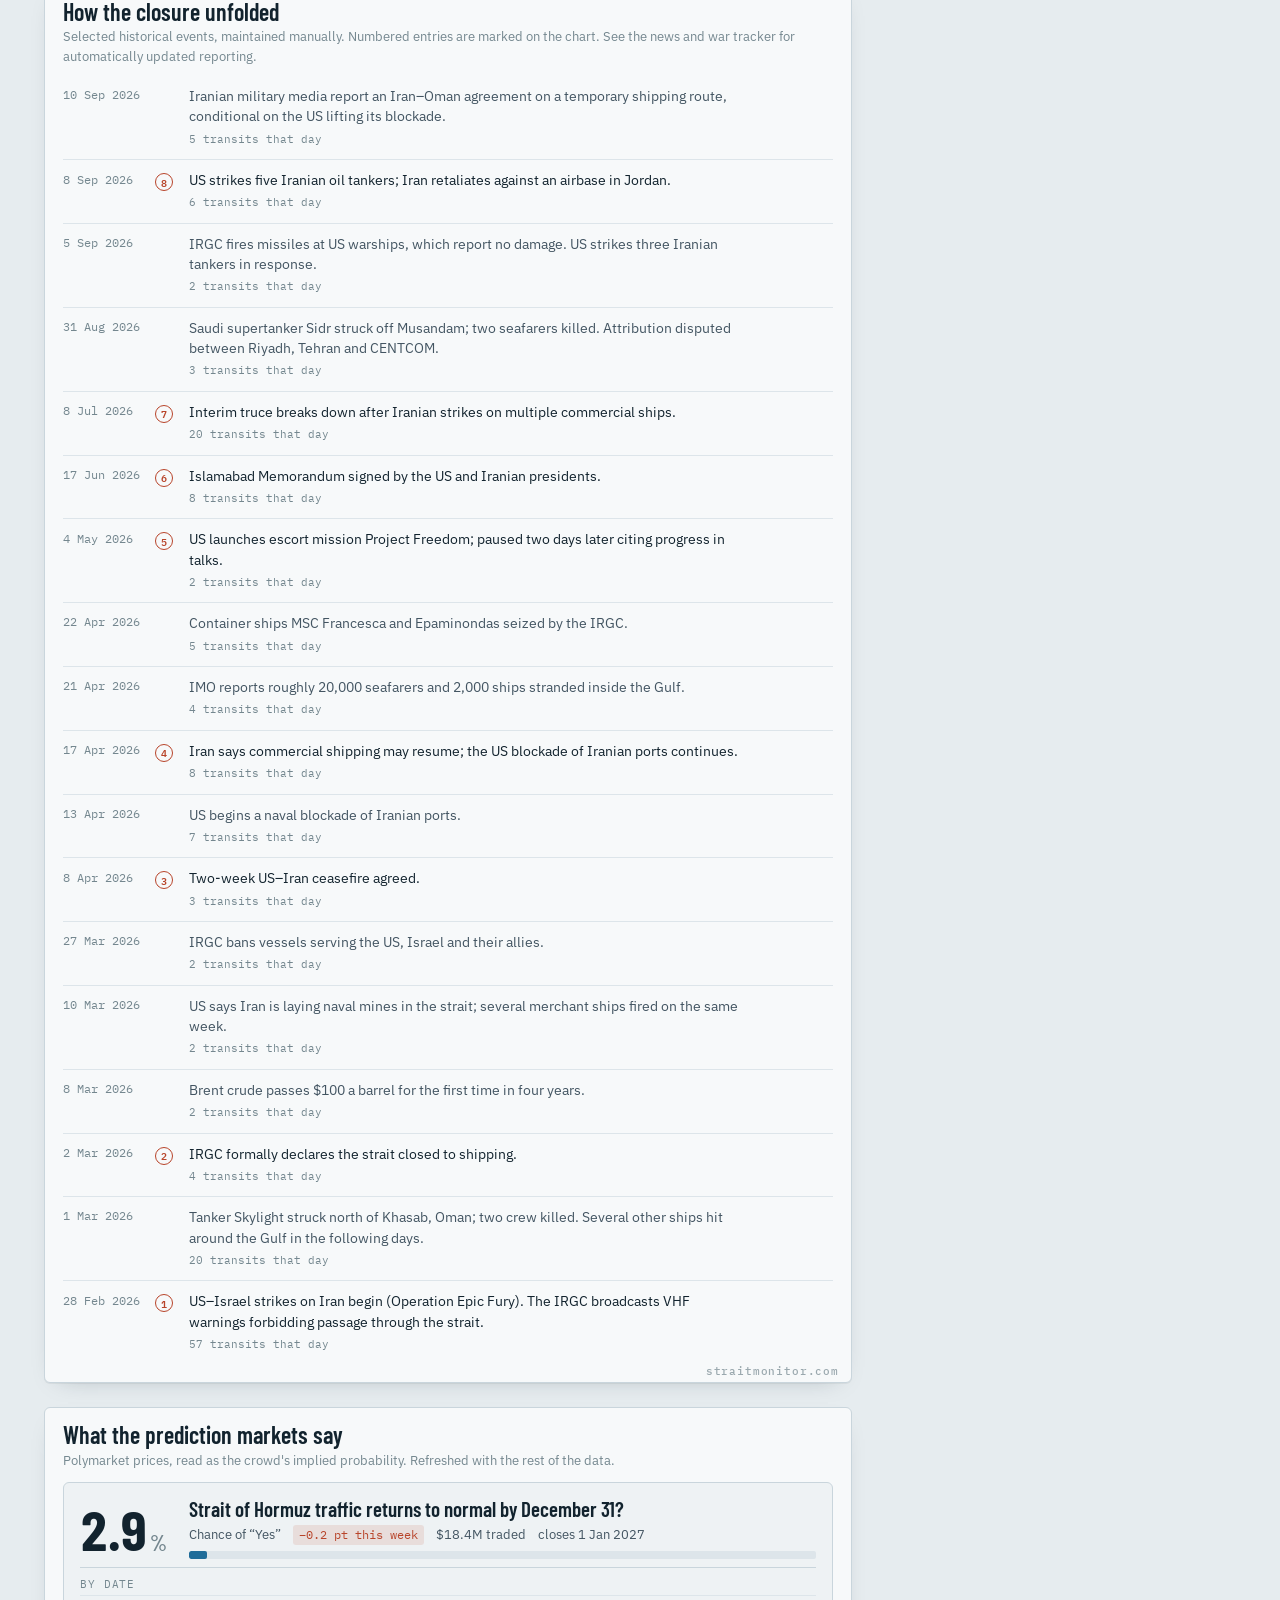
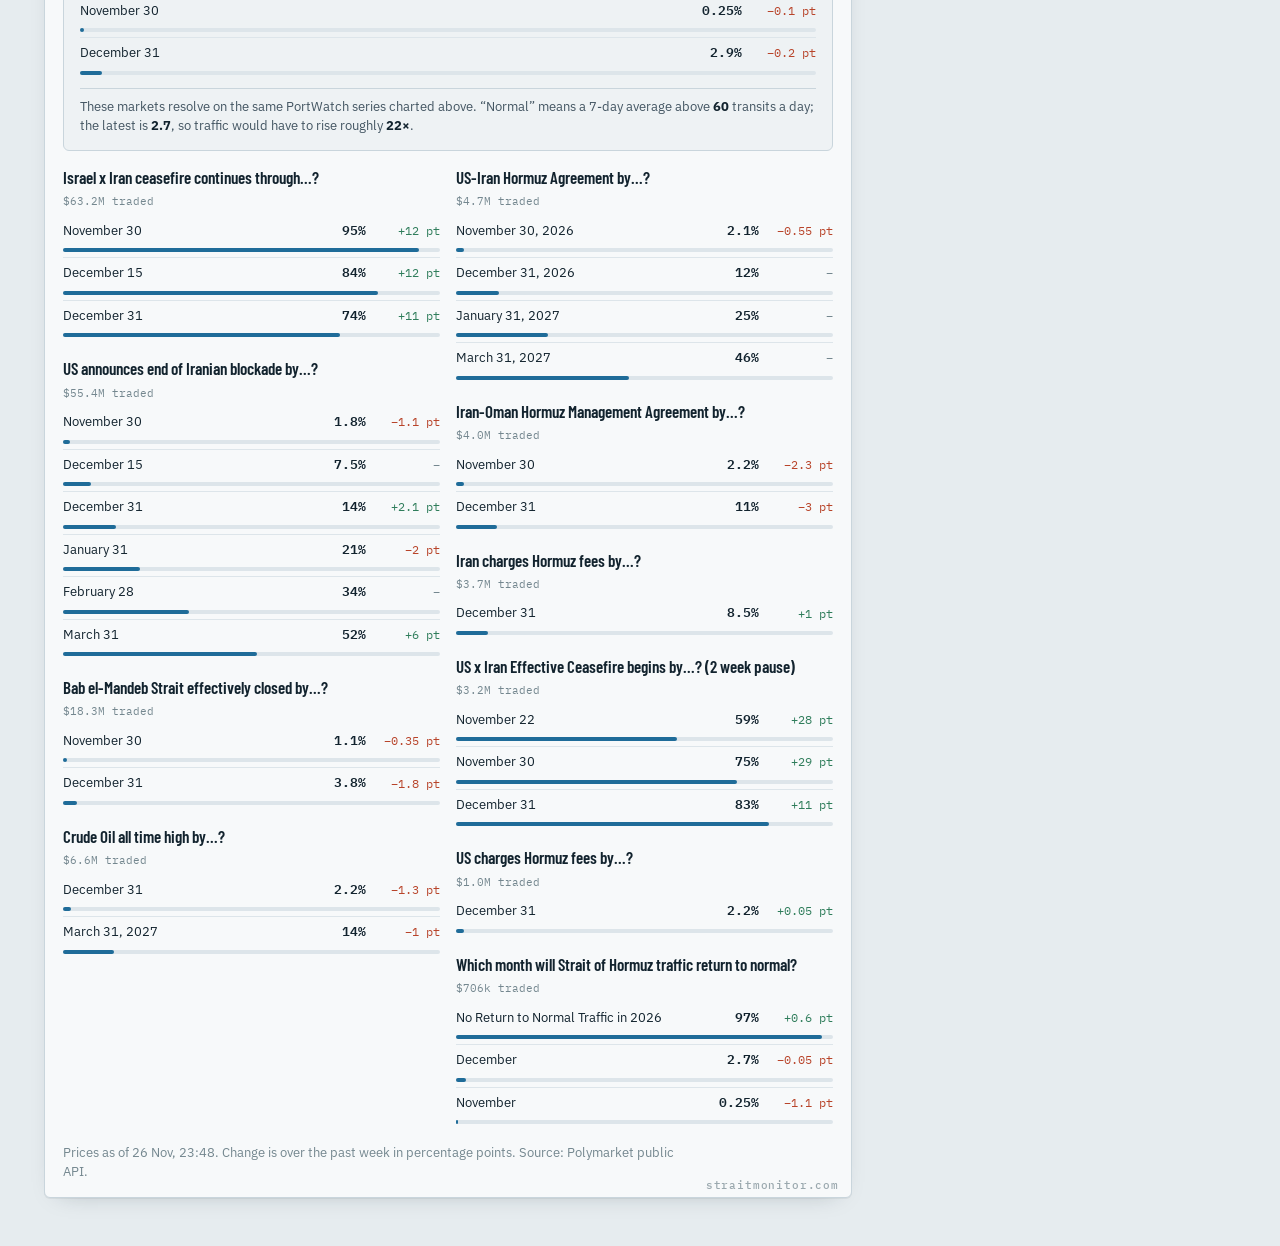
==== commit b50bb3e4: "data: update 2026-11-26 23:48 UTC" ====
--- a/index.html
+++ b/index.html
@@ -24,14 +24,14 @@
   <meta property="og:type" content="website">
   <meta property="og:title" content="Hormuz Transit Watch">
   <meta property="og:description" content="Daily ship transits, oil reaching world markets in barrels, each Gulf state's export shortfall, crude stockpiles, Brent and a crisis timeline. Updated every 12 hours.">
-  <meta property="og:image" content="https://straitmonitor.com/og-image.png?v=202611261220">
+  <meta property="og:image" content="https://straitmonitor.com/og-image.png?v=202611262348">
   <meta property="og:image:width" content="1200">
   <meta property="og:image:height" content="630">
   <meta property="og:image:alt" content="Strait of Hormuz traffic at a few percent of its 2025 level, with a chart of daily transits collapsing after the 28 February 2026 closure.">
   <meta name="twitter:card" content="summary_large_image">
   <meta name="twitter:title" content="Hormuz Transit Watch">
   <meta name="twitter:description" content="Daily ship transits, oil reaching world markets in barrels, Gulf export shortfalls, crude stockpiles, Brent and a crisis timeline. Updated every 12 hours.">
-  <meta name="twitter:image" content="https://straitmonitor.com/og-image.png?v=202611261220">
+  <meta name="twitter:image" content="https://straitmonitor.com/og-image.png?v=202611262348">
   <meta name="twitter:image:alt" content="Strait of Hormuz traffic at a few percent of its 2025 level, with a chart of daily transits collapsing after the 28 February 2026 closure.">
   <link rel="preconnect" href="https://fonts.googleapis.com">
   <link rel="preconnect" href="https://fonts.gstatic.com" crossorigin>
@@ -475,8 +475,8 @@
   </aside>
 </main>
 
-<script src="data/events.js?v=202611261220"></script>
-<script src="data/snapshot.js?v=202611261220"></script>
+<script src="data/events.js?v=202611262348"></script>
+<script src="data/snapshot.js?v=202611262348"></script>
 <script src="data-status.js?v=2"></script>
 <script src="app.js?v=10"></script>
 </body>
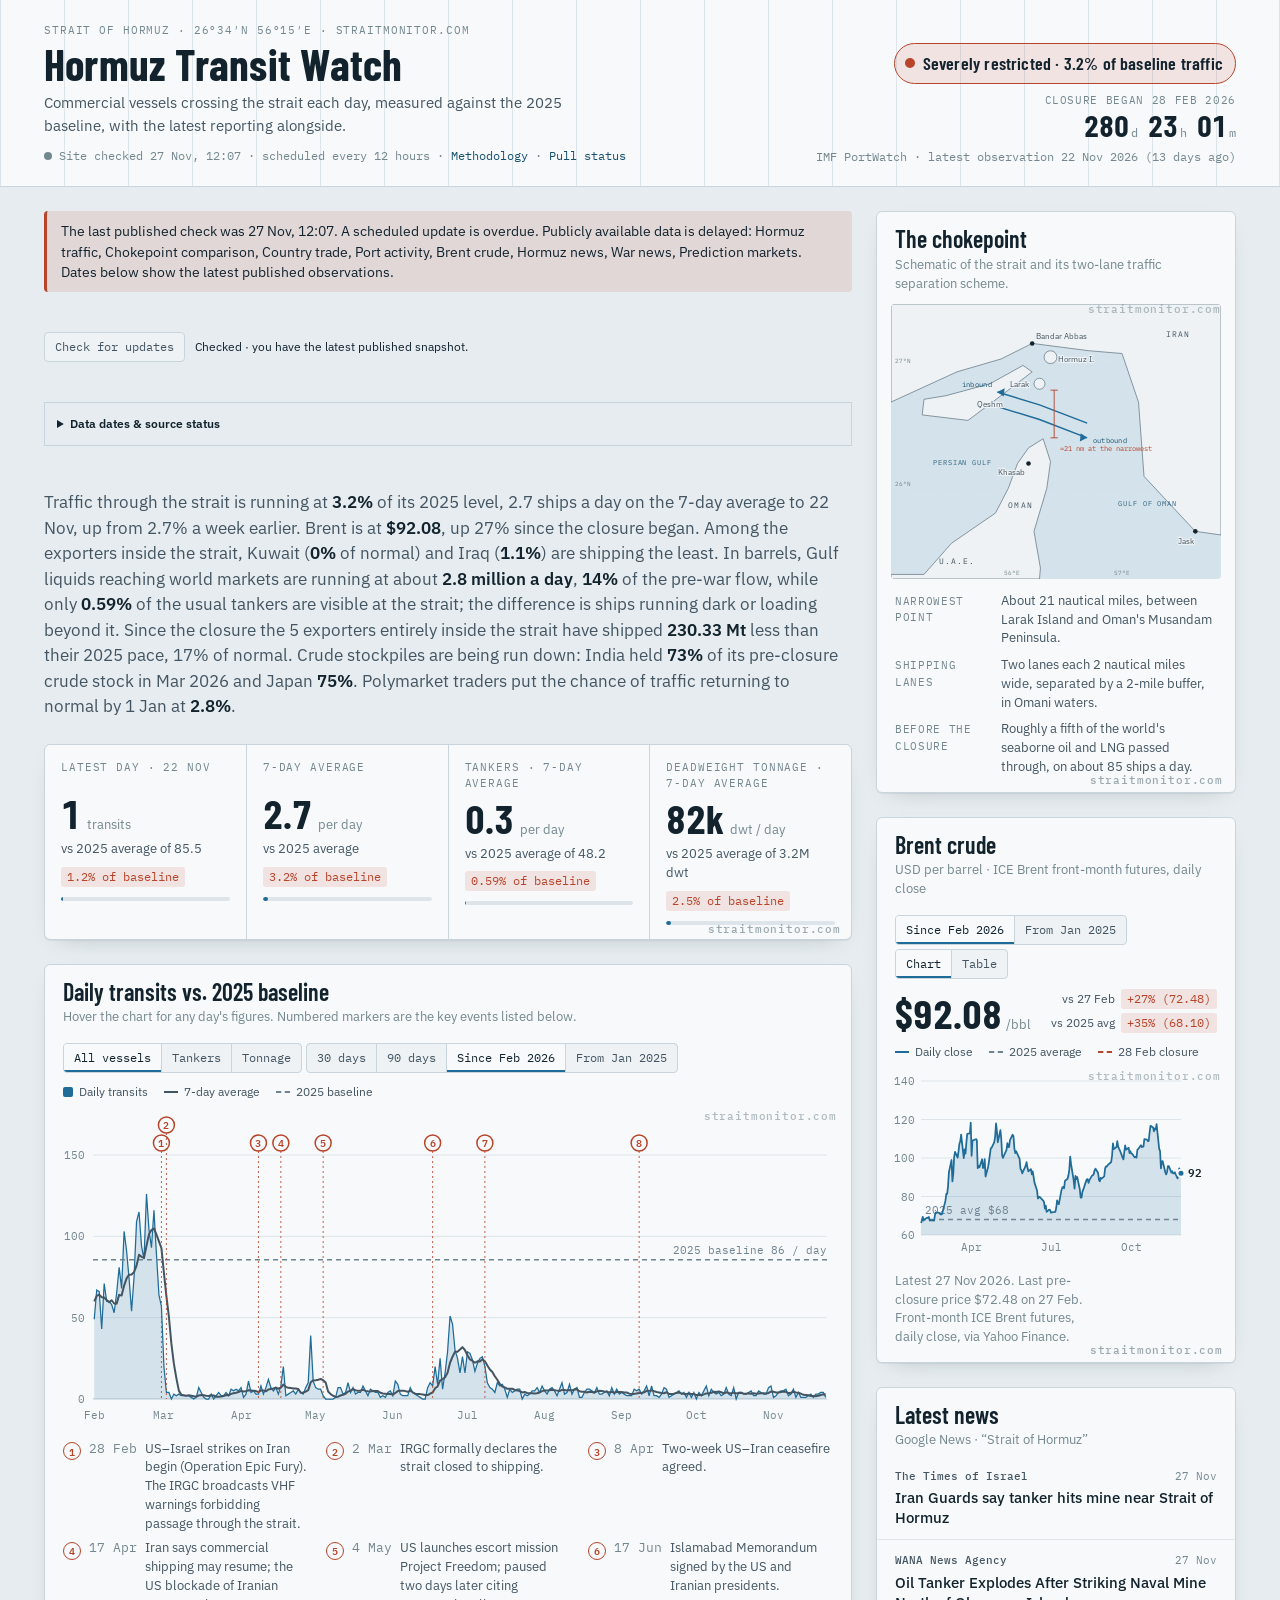
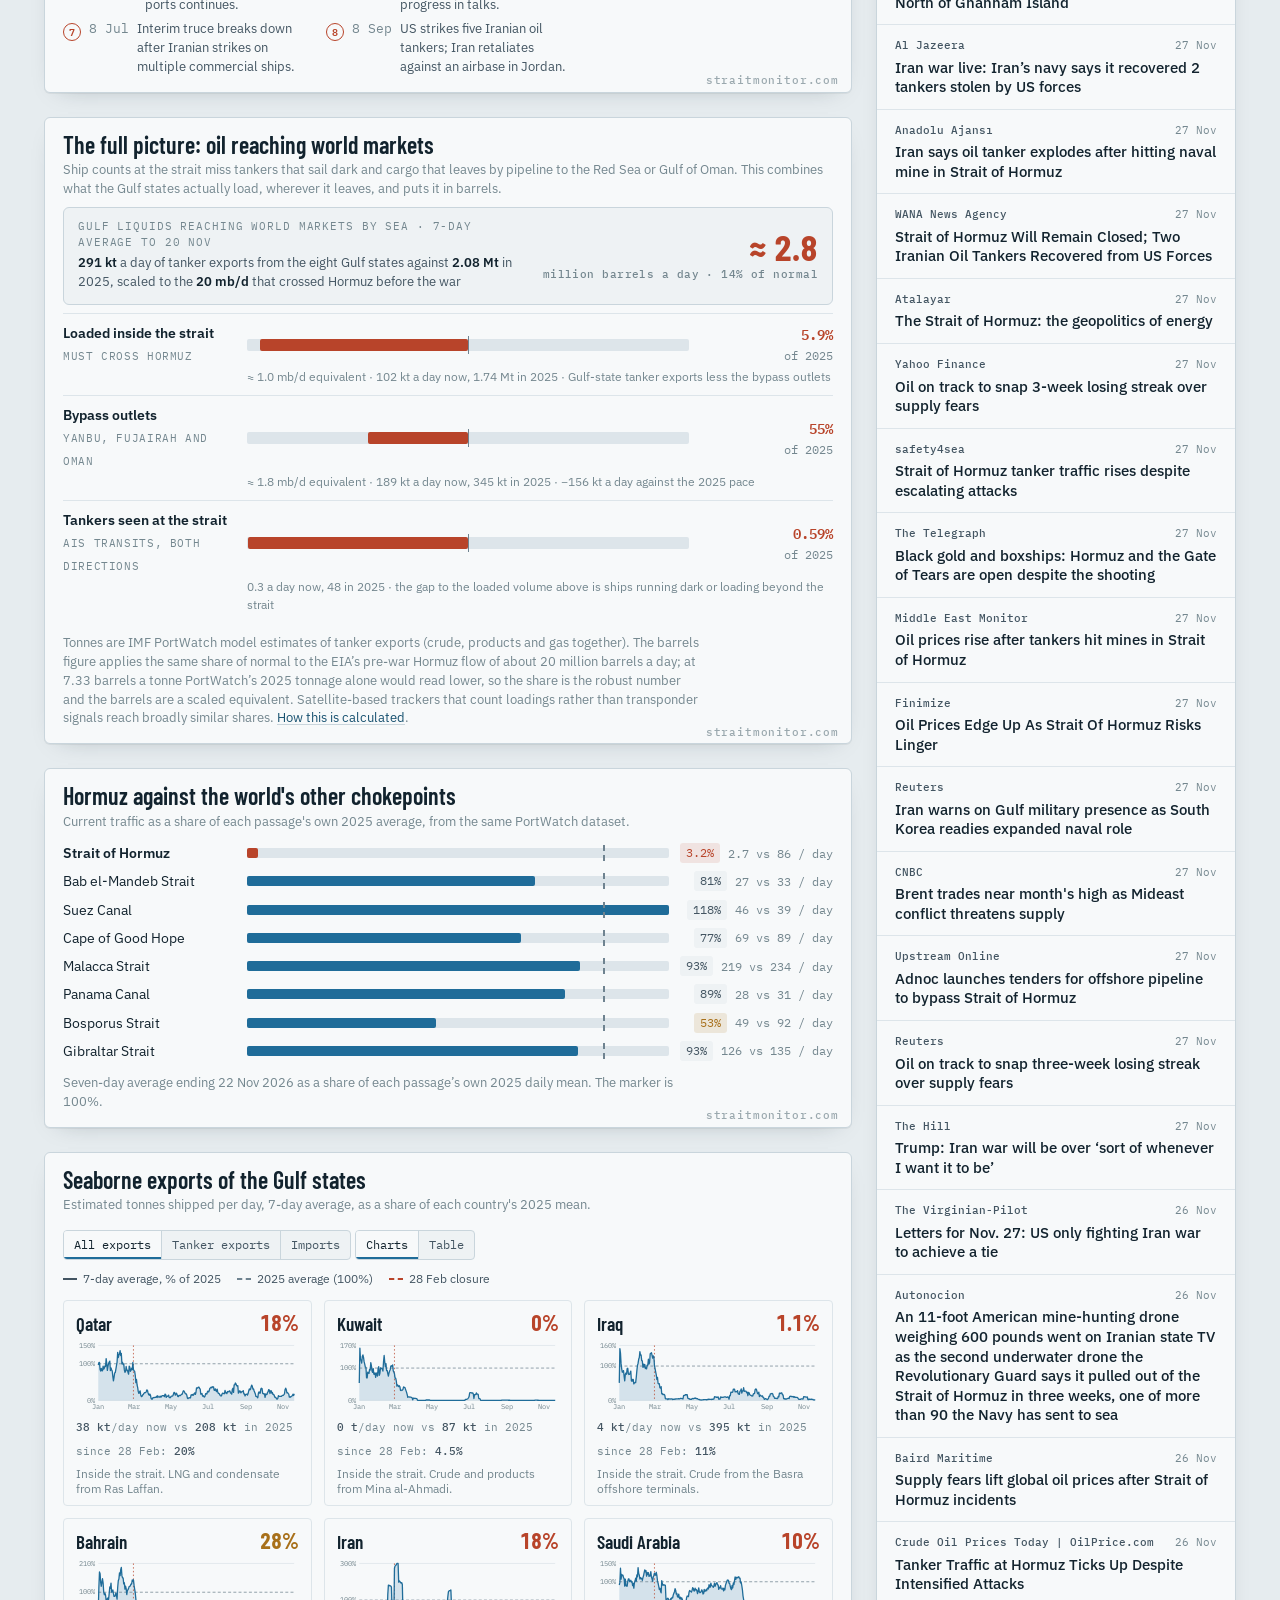
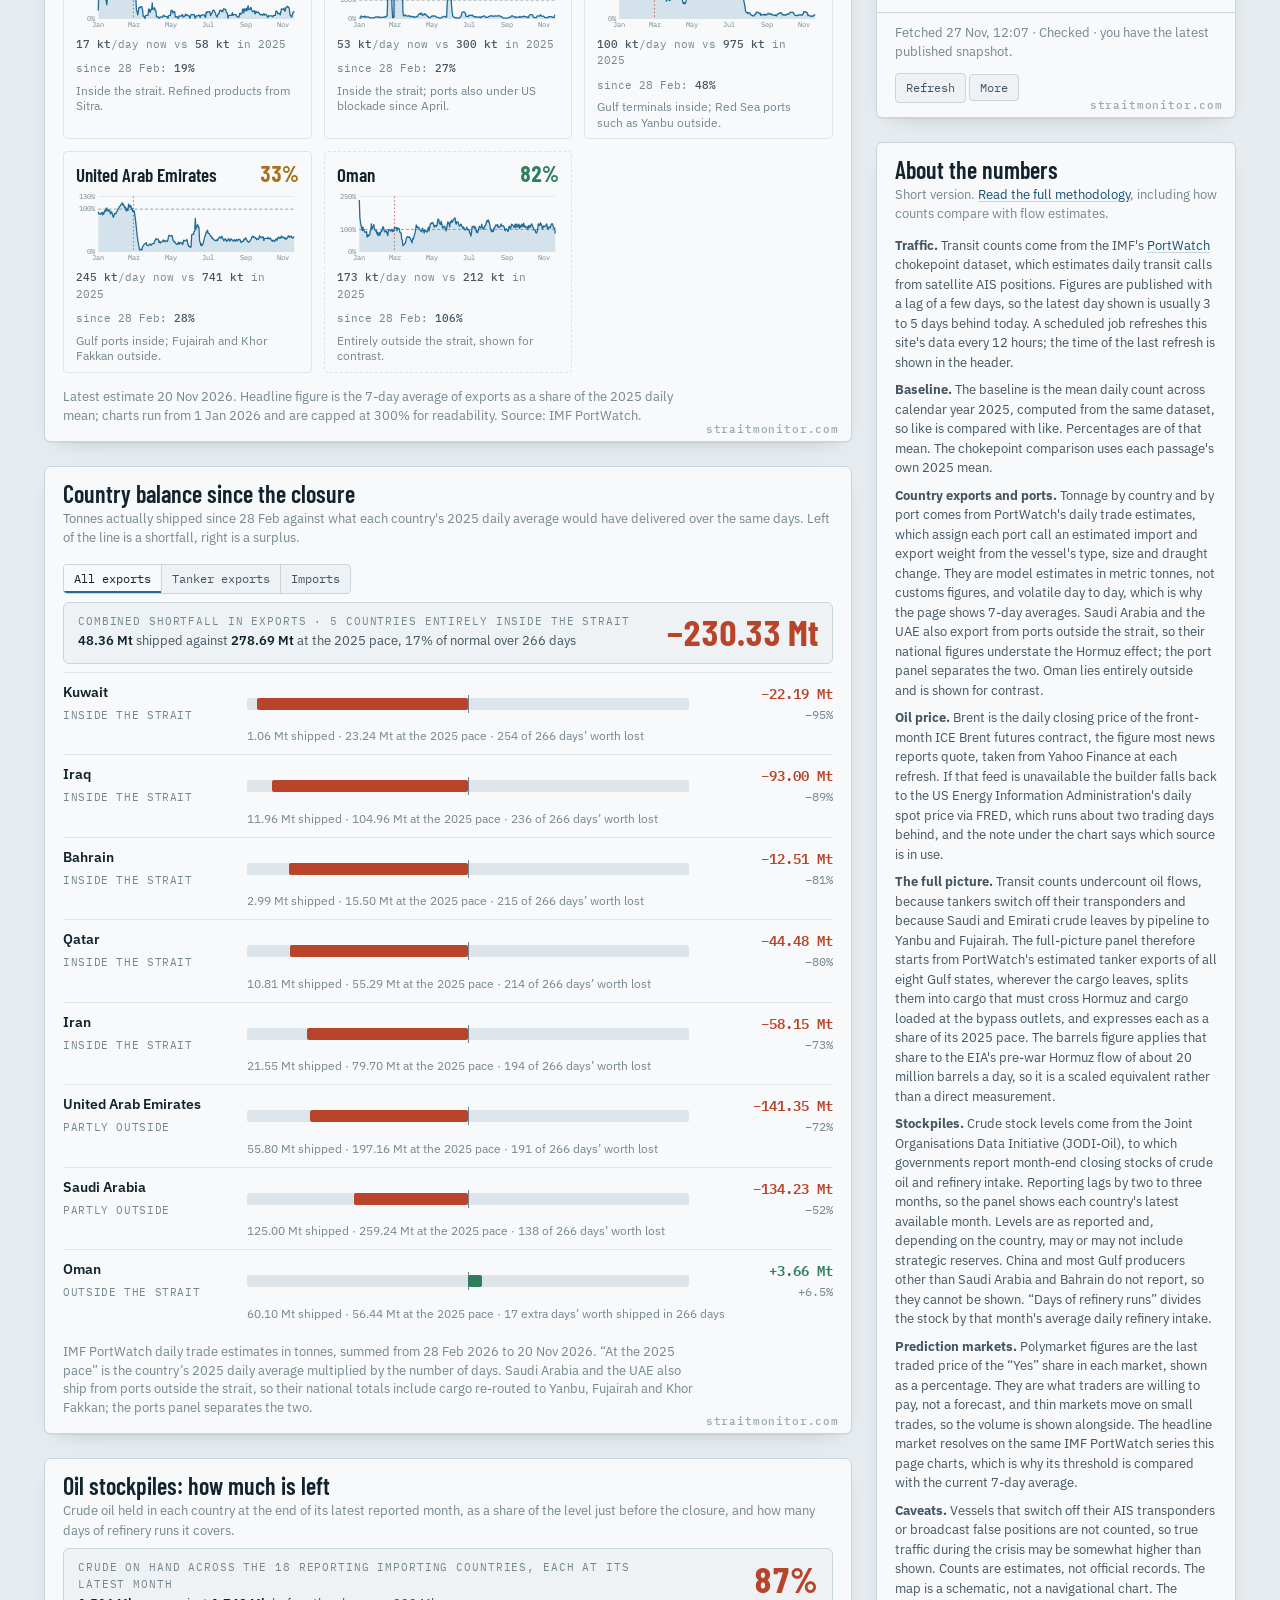
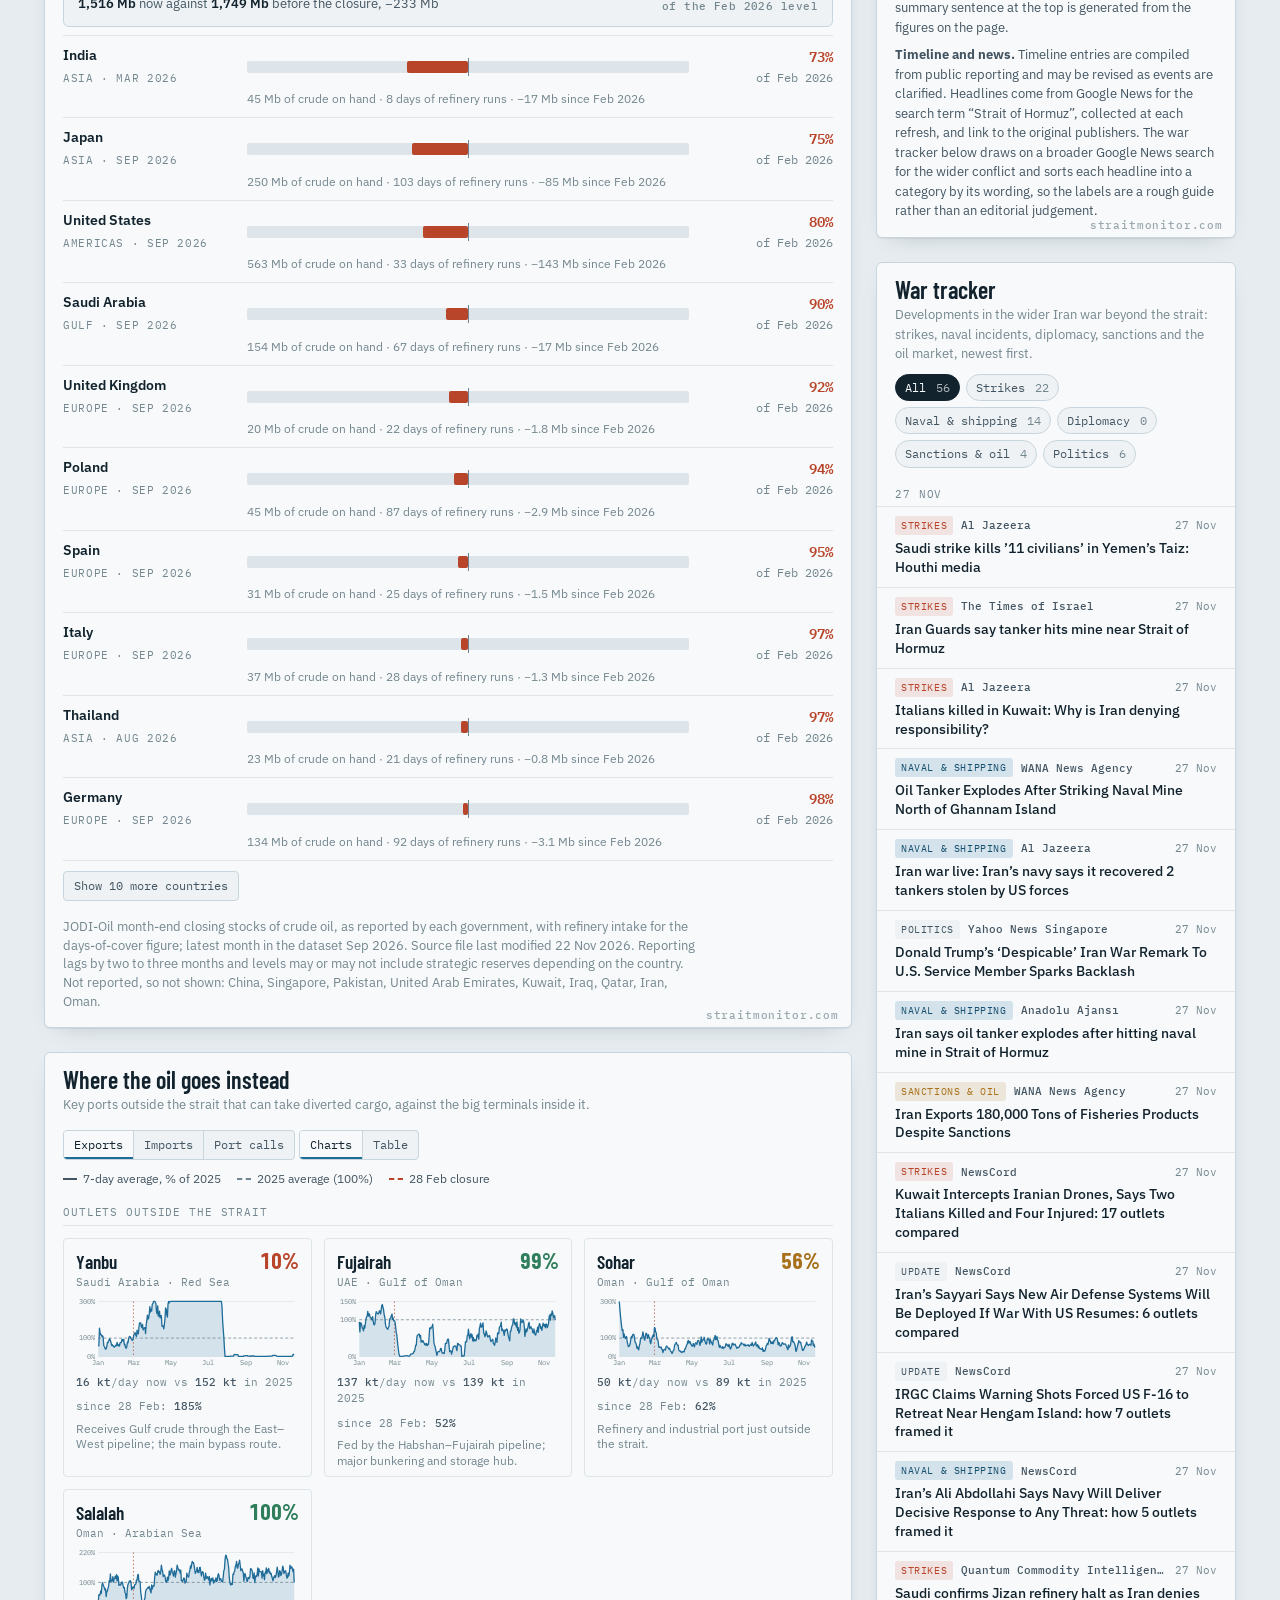
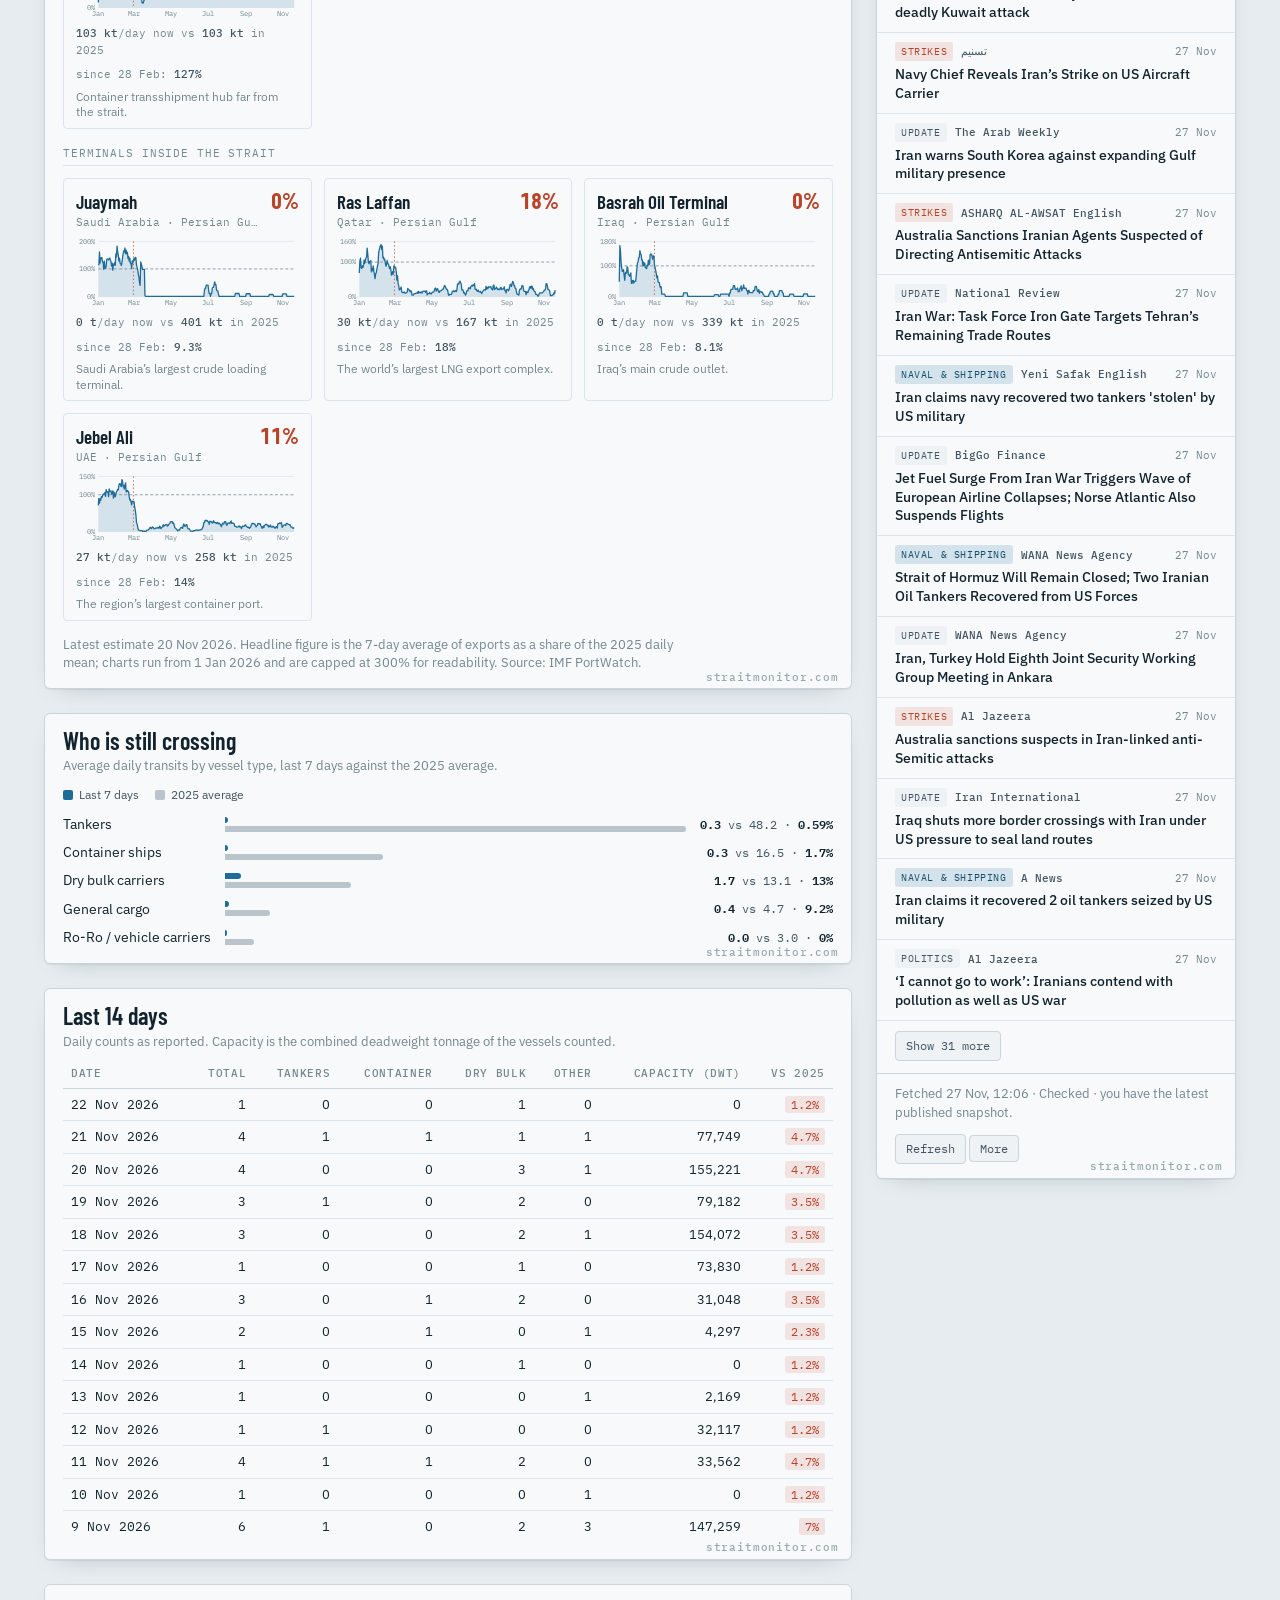
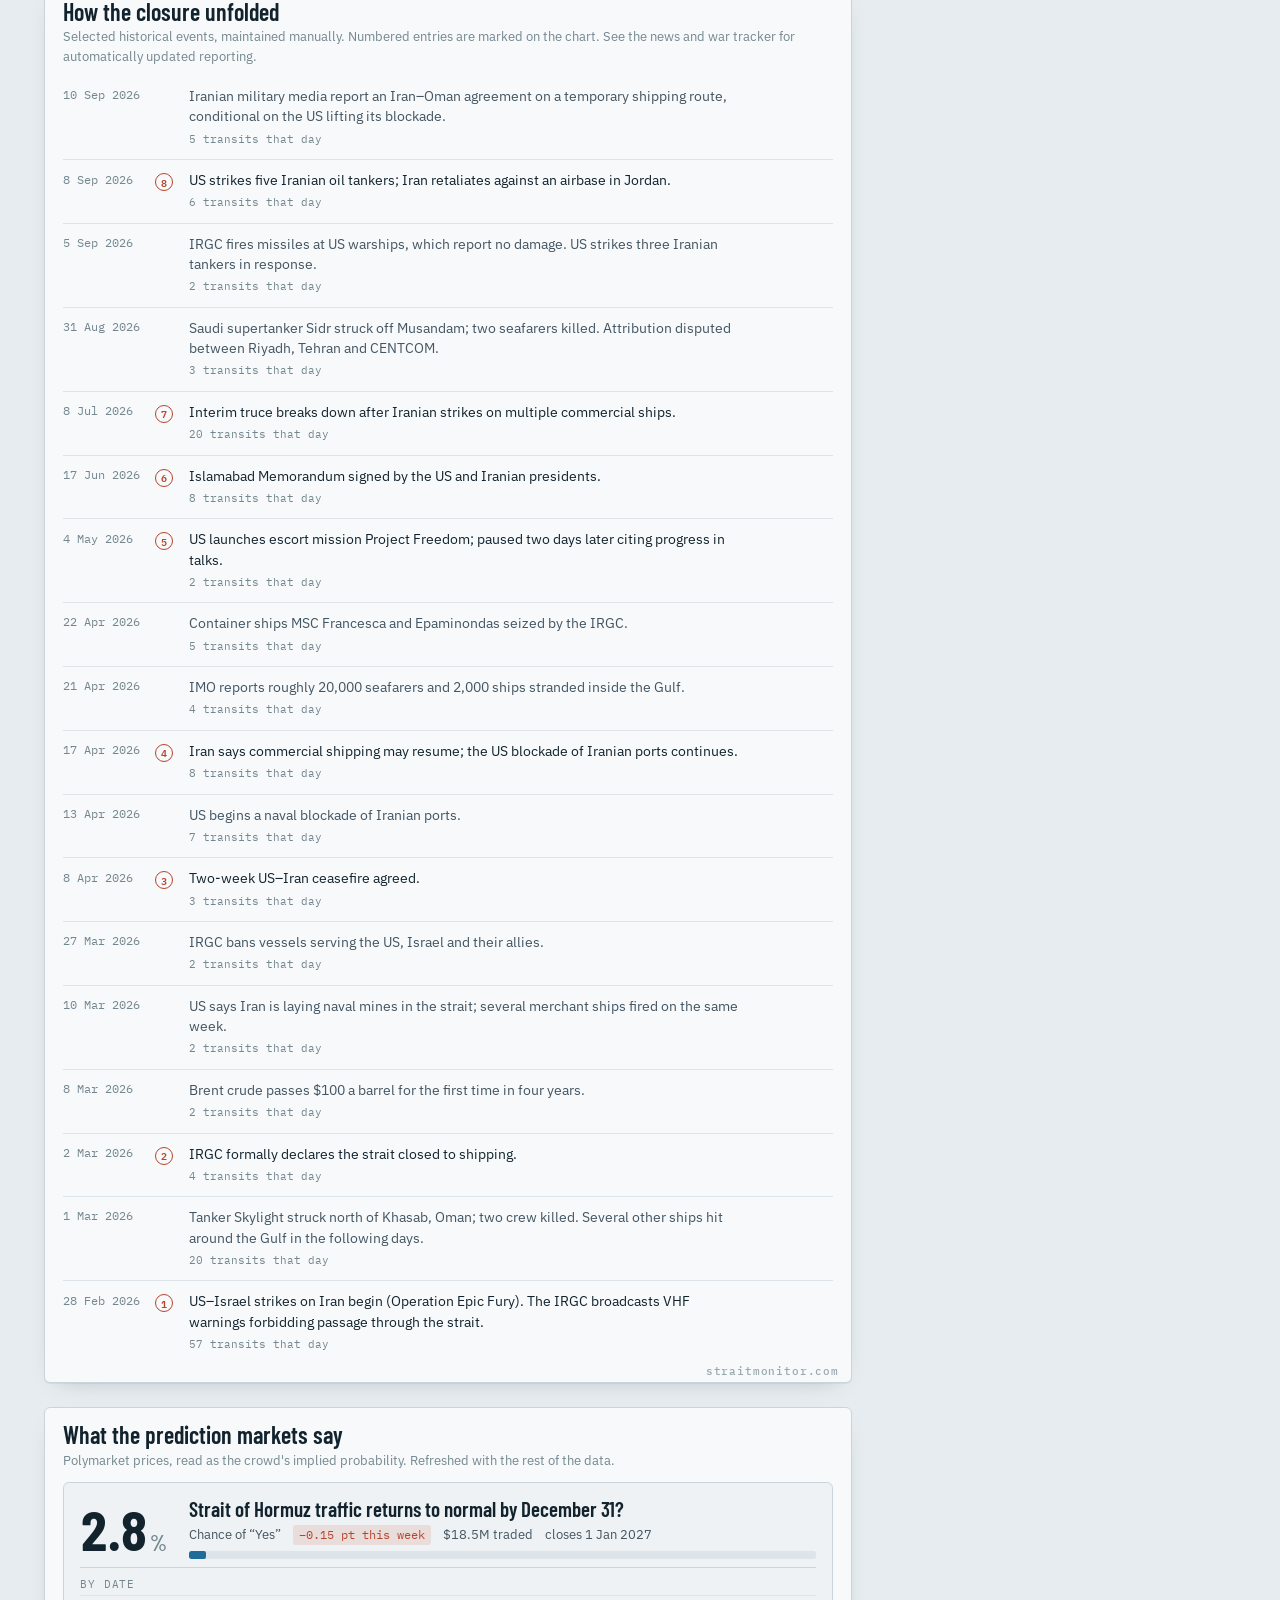
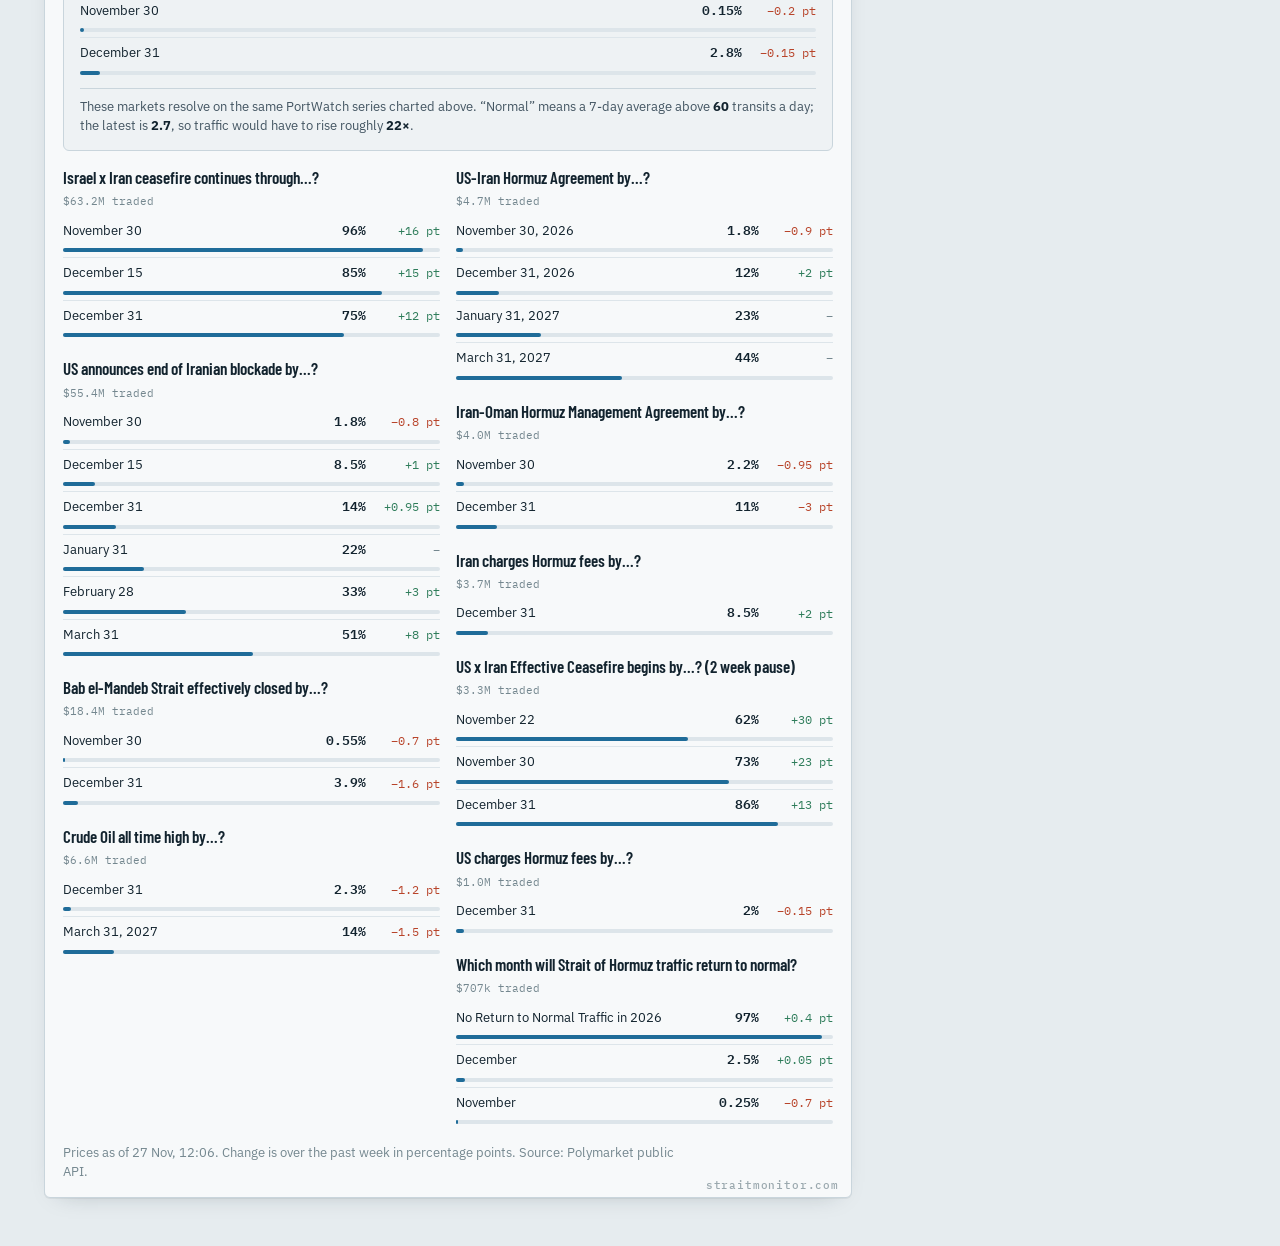
==== commit 5da3e521: "data: update 2026-11-27 12:07 UTC" ====
--- a/index.html
+++ b/index.html
@@ -24,14 +24,14 @@
   <meta property="og:type" content="website">
   <meta property="og:title" content="Hormuz Transit Watch">
   <meta property="og:description" content="Daily ship transits, oil reaching world markets in barrels, each Gulf state's export shortfall, crude stockpiles, Brent and a crisis timeline. Updated every 12 hours.">
-  <meta property="og:image" content="https://straitmonitor.com/og-image.png?v=202611262348">
+  <meta property="og:image" content="https://straitmonitor.com/og-image.png?v=202611271207">
   <meta property="og:image:width" content="1200">
   <meta property="og:image:height" content="630">
   <meta property="og:image:alt" content="Strait of Hormuz traffic at a few percent of its 2025 level, with a chart of daily transits collapsing after the 28 February 2026 closure.">
   <meta name="twitter:card" content="summary_large_image">
   <meta name="twitter:title" content="Hormuz Transit Watch">
   <meta name="twitter:description" content="Daily ship transits, oil reaching world markets in barrels, Gulf export shortfalls, crude stockpiles, Brent and a crisis timeline. Updated every 12 hours.">
-  <meta name="twitter:image" content="https://straitmonitor.com/og-image.png?v=202611262348">
+  <meta name="twitter:image" content="https://straitmonitor.com/og-image.png?v=202611271207">
   <meta name="twitter:image:alt" content="Strait of Hormuz traffic at a few percent of its 2025 level, with a chart of daily transits collapsing after the 28 February 2026 closure.">
   <link rel="preconnect" href="https://fonts.googleapis.com">
   <link rel="preconnect" href="https://fonts.gstatic.com" crossorigin>
@@ -475,8 +475,8 @@
   </aside>
 </main>
 
-<script src="data/events.js?v=202611262348"></script>
-<script src="data/snapshot.js?v=202611262348"></script>
+<script src="data/events.js?v=202611271207"></script>
+<script src="data/snapshot.js?v=202611271207"></script>
 <script src="data-status.js?v=2"></script>
 <script src="app.js?v=10"></script>
 </body>
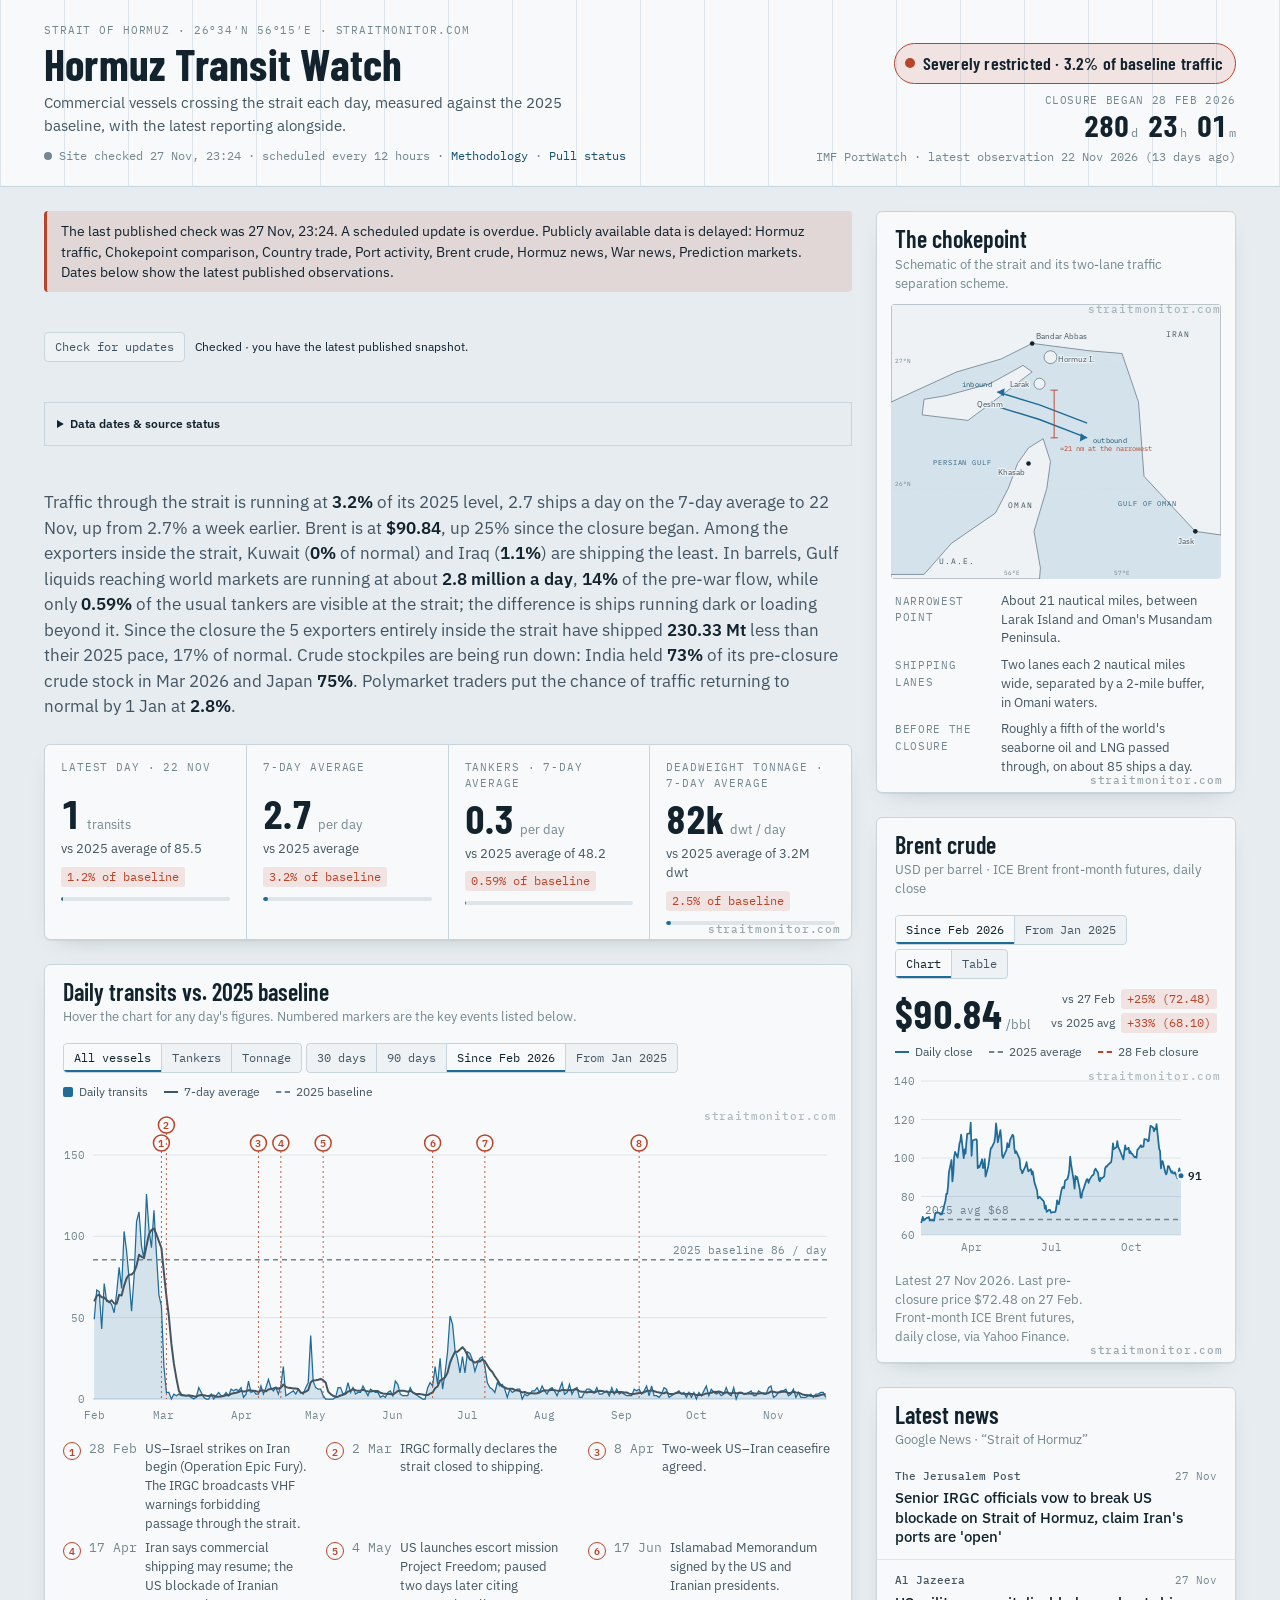
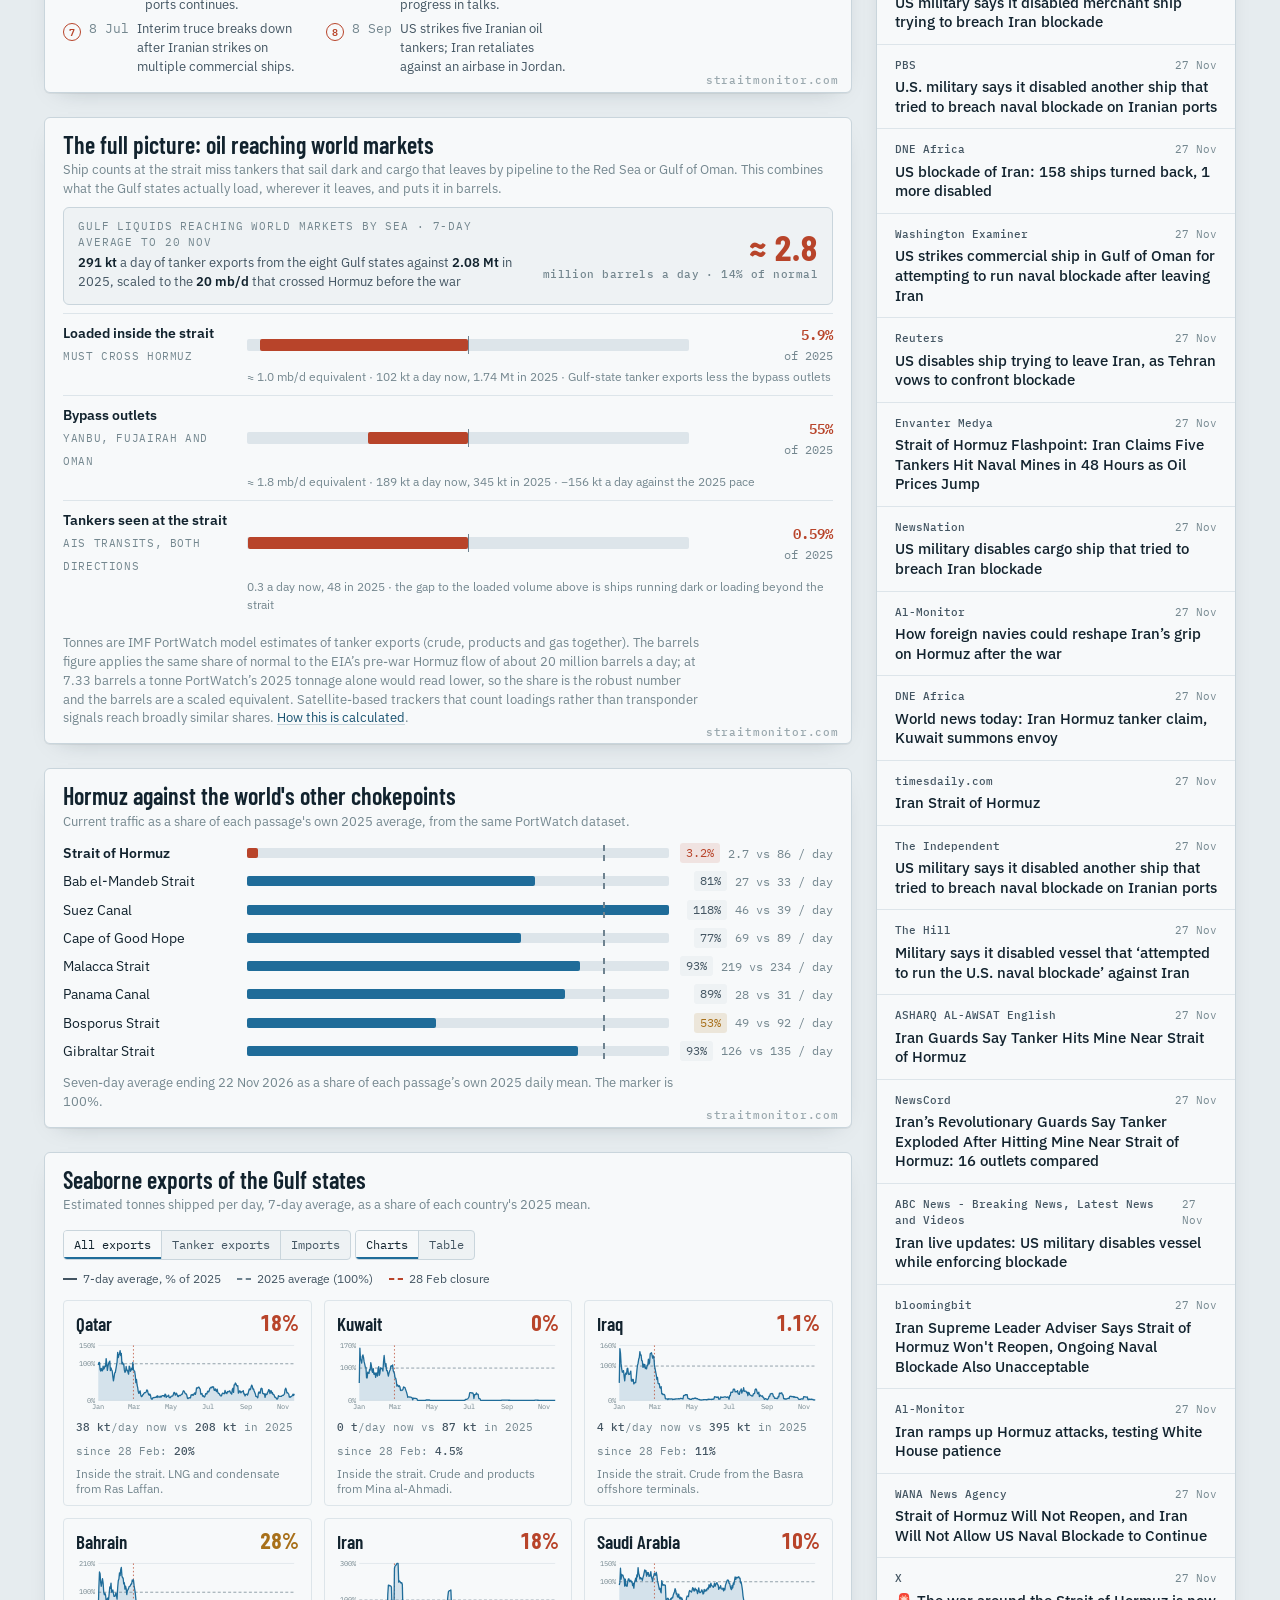
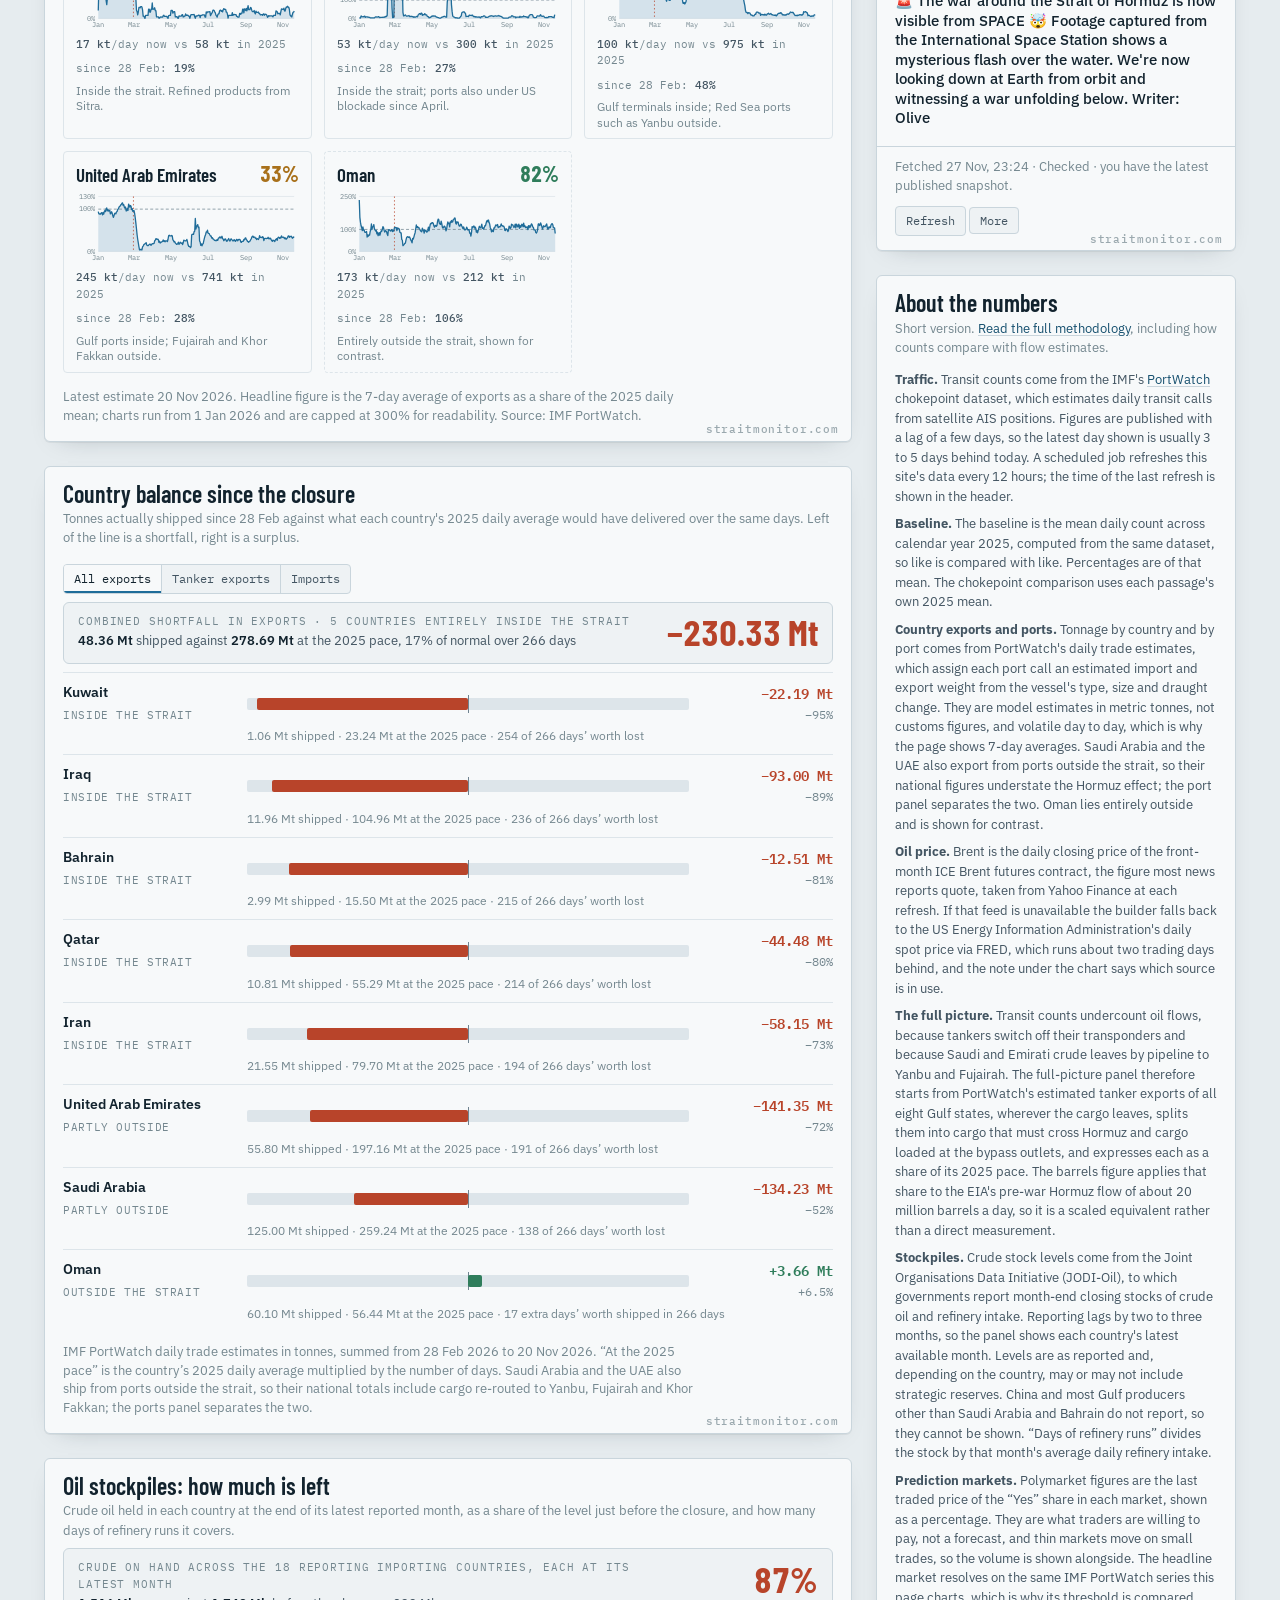
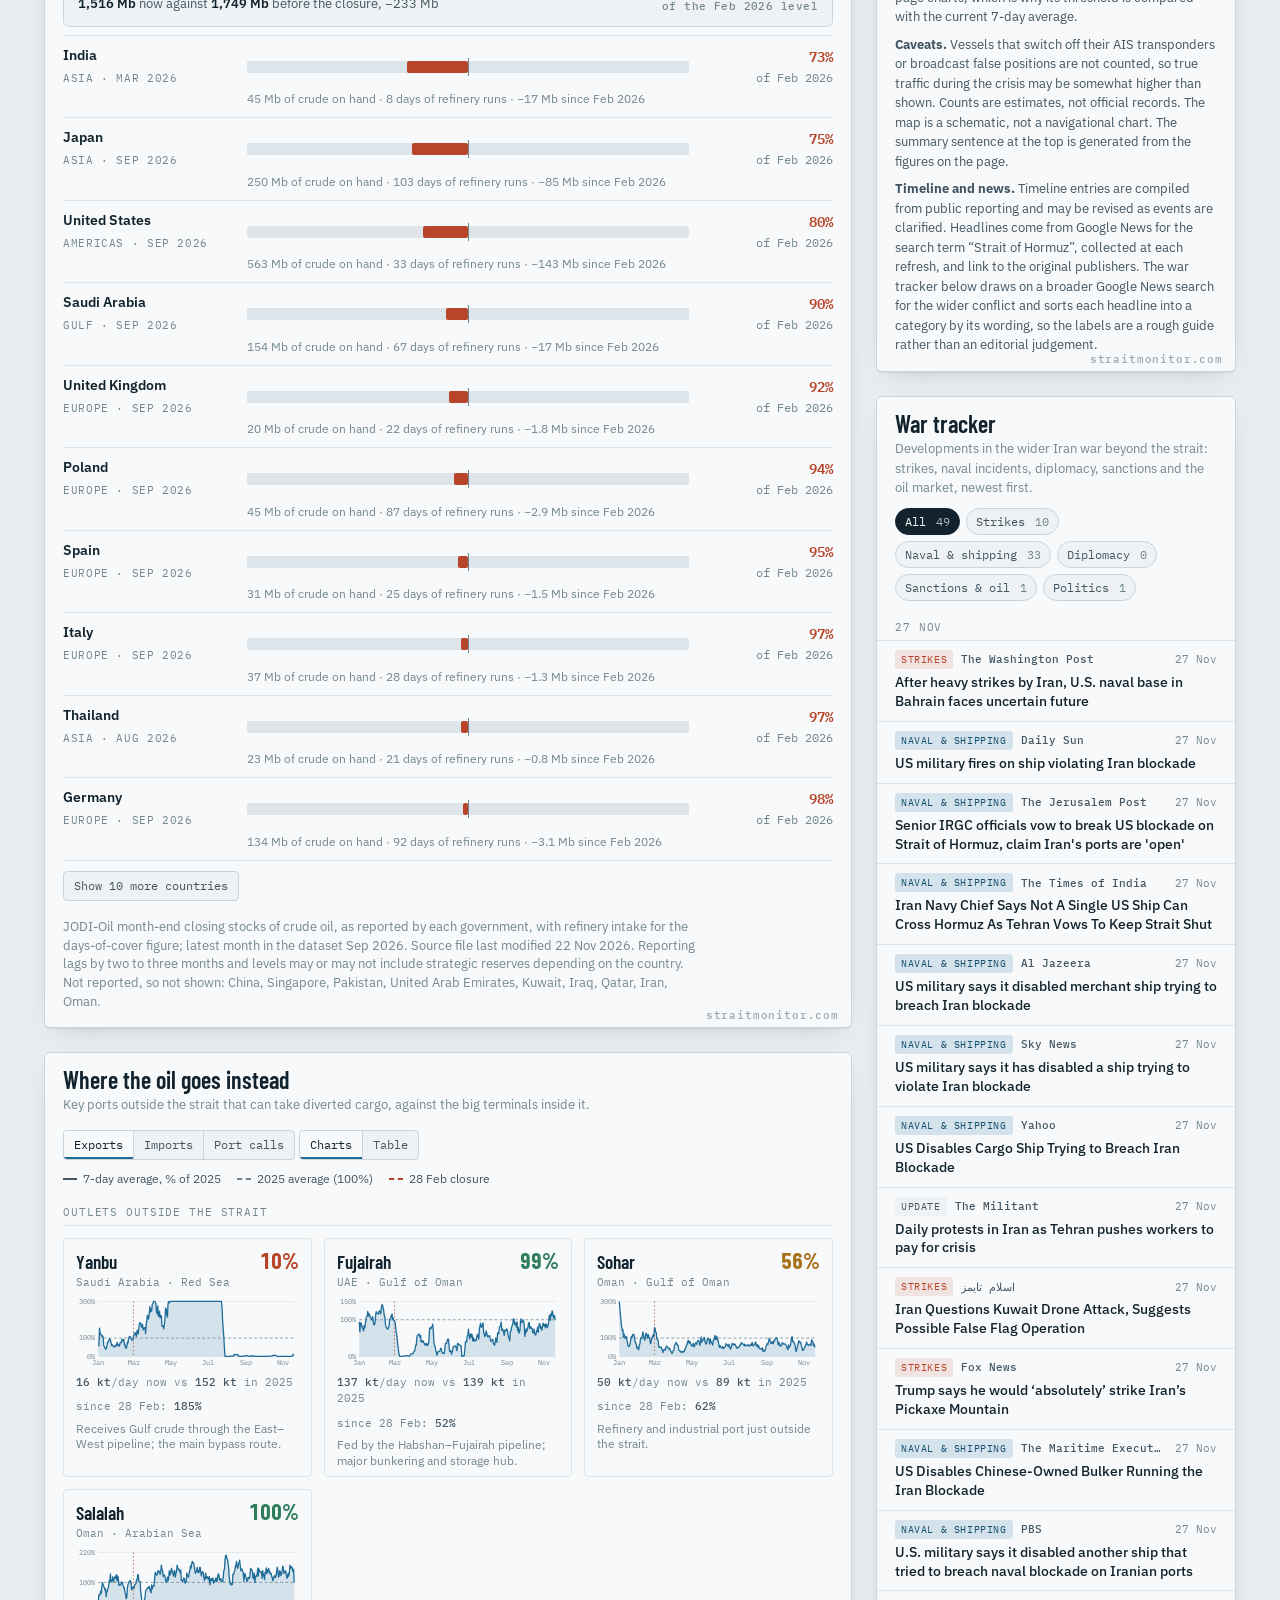
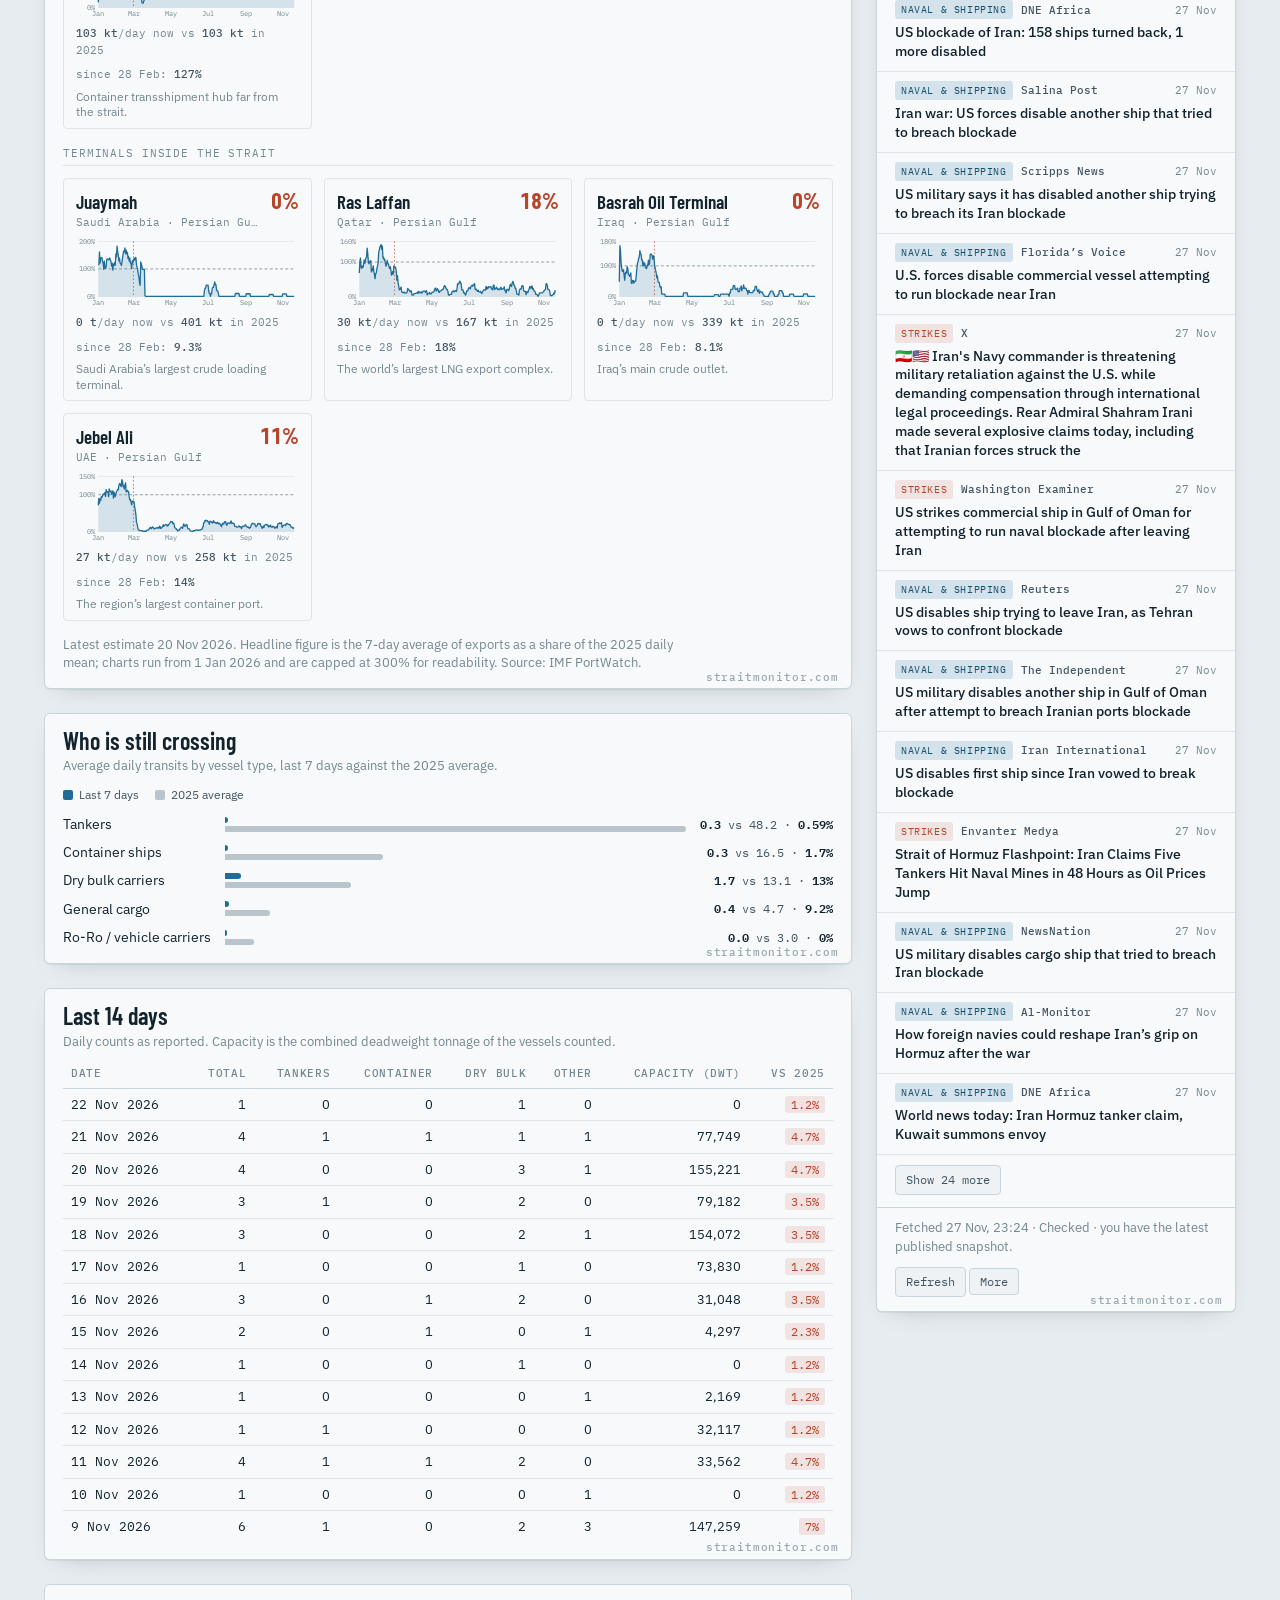
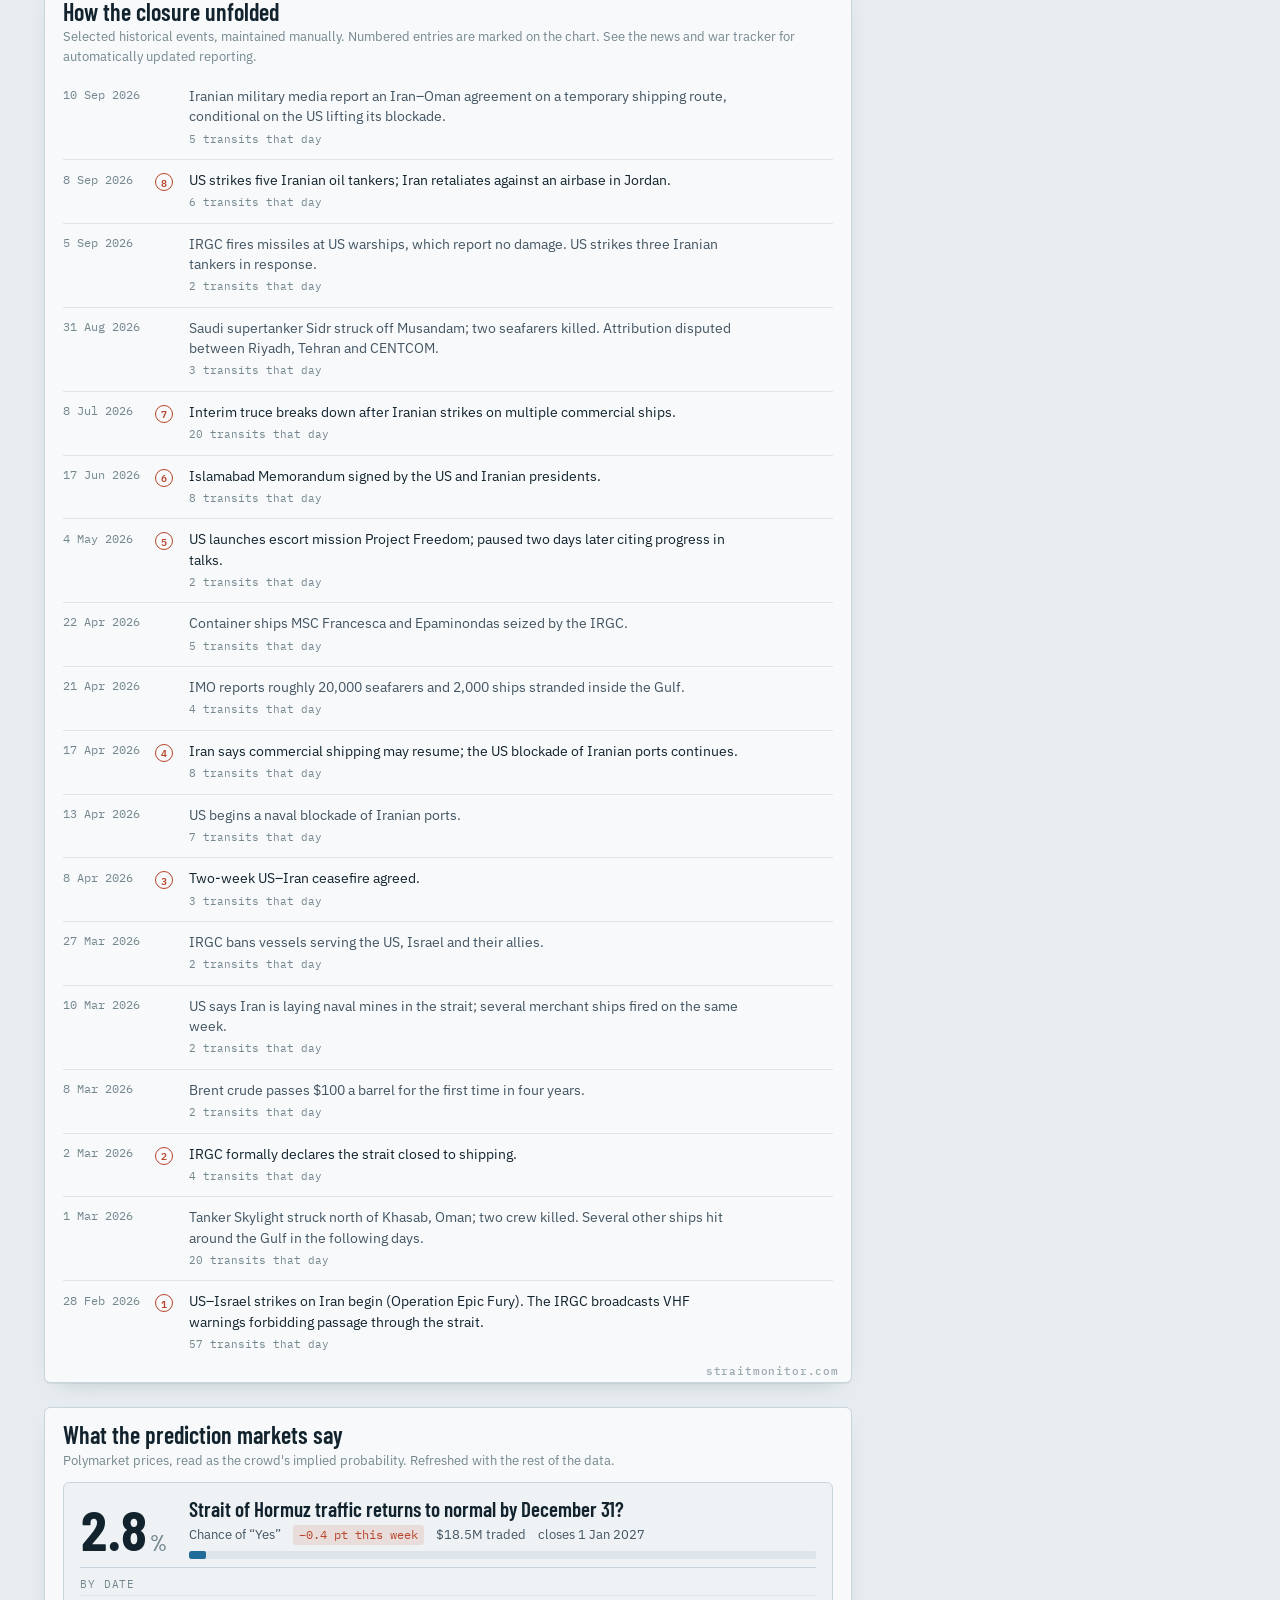
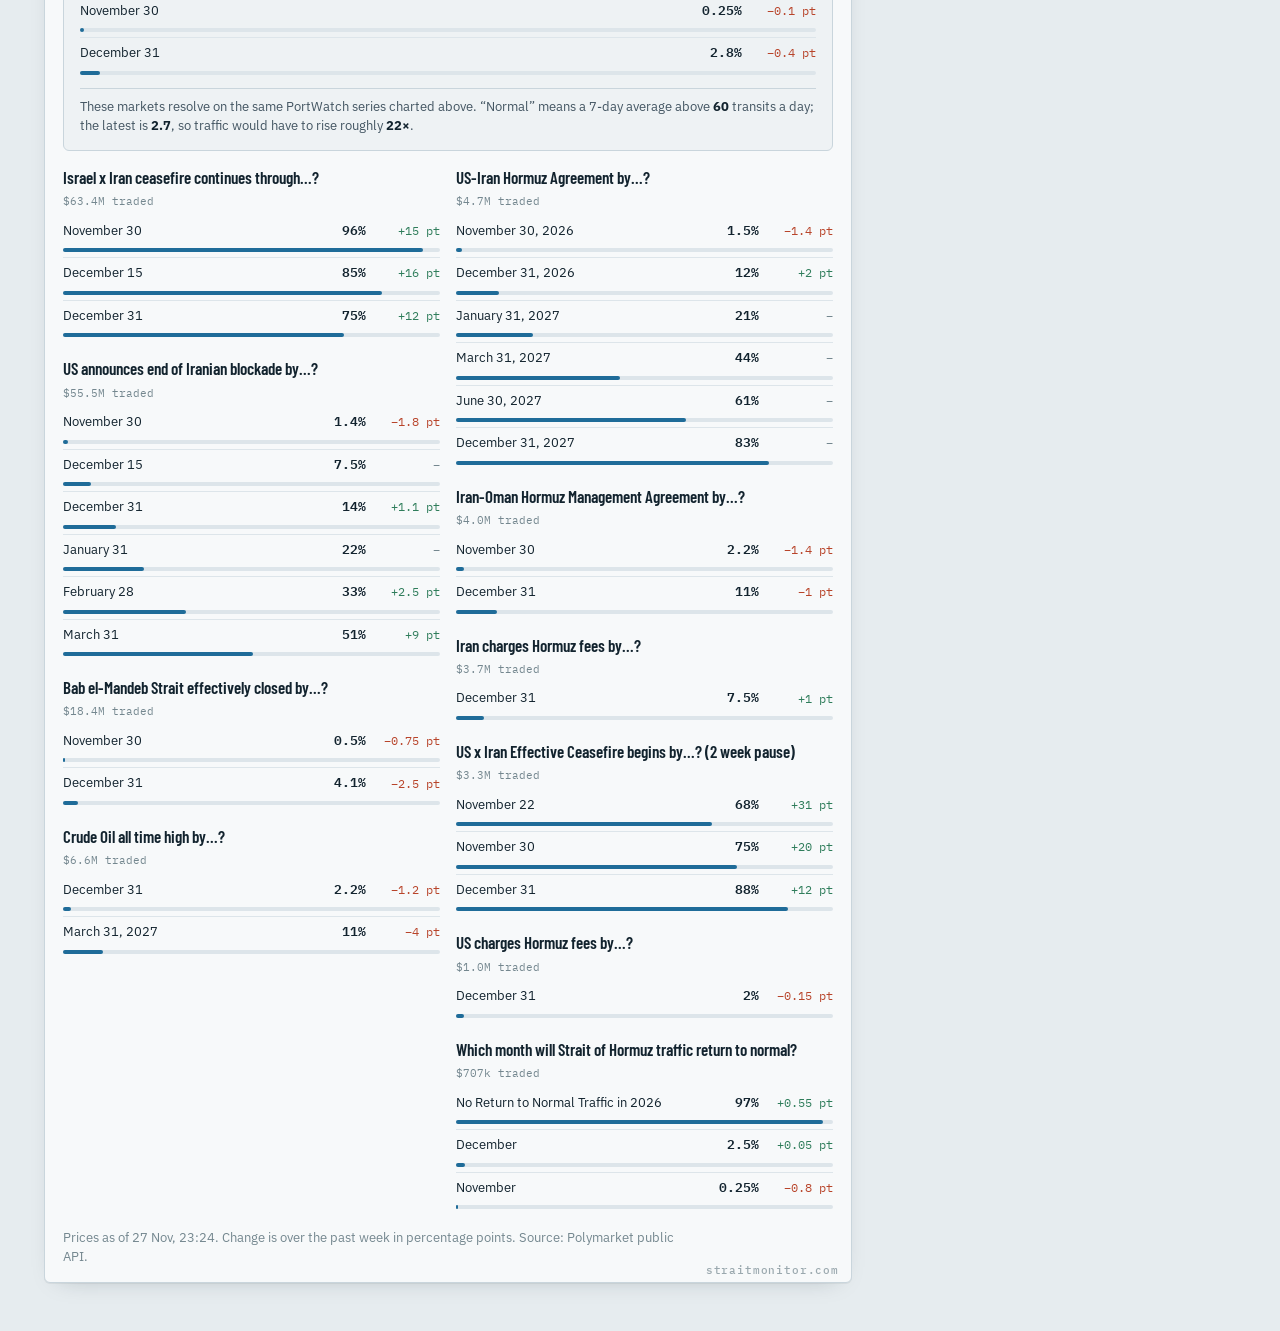
==== commit 82d180cc: "data: update 2026-11-27 23:25 UTC" ====
--- a/index.html
+++ b/index.html
@@ -24,14 +24,14 @@
   <meta property="og:type" content="website">
   <meta property="og:title" content="Hormuz Transit Watch">
   <meta property="og:description" content="Daily ship transits, oil reaching world markets in barrels, each Gulf state's export shortfall, crude stockpiles, Brent and a crisis timeline. Updated every 12 hours.">
-  <meta property="og:image" content="https://straitmonitor.com/og-image.png?v=202611271207">
+  <meta property="og:image" content="https://straitmonitor.com/og-image.png?v=202611272325">
   <meta property="og:image:width" content="1200">
   <meta property="og:image:height" content="630">
   <meta property="og:image:alt" content="Strait of Hormuz traffic at a few percent of its 2025 level, with a chart of daily transits collapsing after the 28 February 2026 closure.">
   <meta name="twitter:card" content="summary_large_image">
   <meta name="twitter:title" content="Hormuz Transit Watch">
   <meta name="twitter:description" content="Daily ship transits, oil reaching world markets in barrels, Gulf export shortfalls, crude stockpiles, Brent and a crisis timeline. Updated every 12 hours.">
-  <meta name="twitter:image" content="https://straitmonitor.com/og-image.png?v=202611271207">
+  <meta name="twitter:image" content="https://straitmonitor.com/og-image.png?v=202611272325">
   <meta name="twitter:image:alt" content="Strait of Hormuz traffic at a few percent of its 2025 level, with a chart of daily transits collapsing after the 28 February 2026 closure.">
   <link rel="preconnect" href="https://fonts.googleapis.com">
   <link rel="preconnect" href="https://fonts.gstatic.com" crossorigin>
@@ -475,8 +475,8 @@
   </aside>
 </main>
 
-<script src="data/events.js?v=202611271207"></script>
-<script src="data/snapshot.js?v=202611271207"></script>
+<script src="data/events.js?v=202611272325"></script>
+<script src="data/snapshot.js?v=202611272325"></script>
 <script src="data-status.js?v=2"></script>
 <script src="app.js?v=10"></script>
 </body>
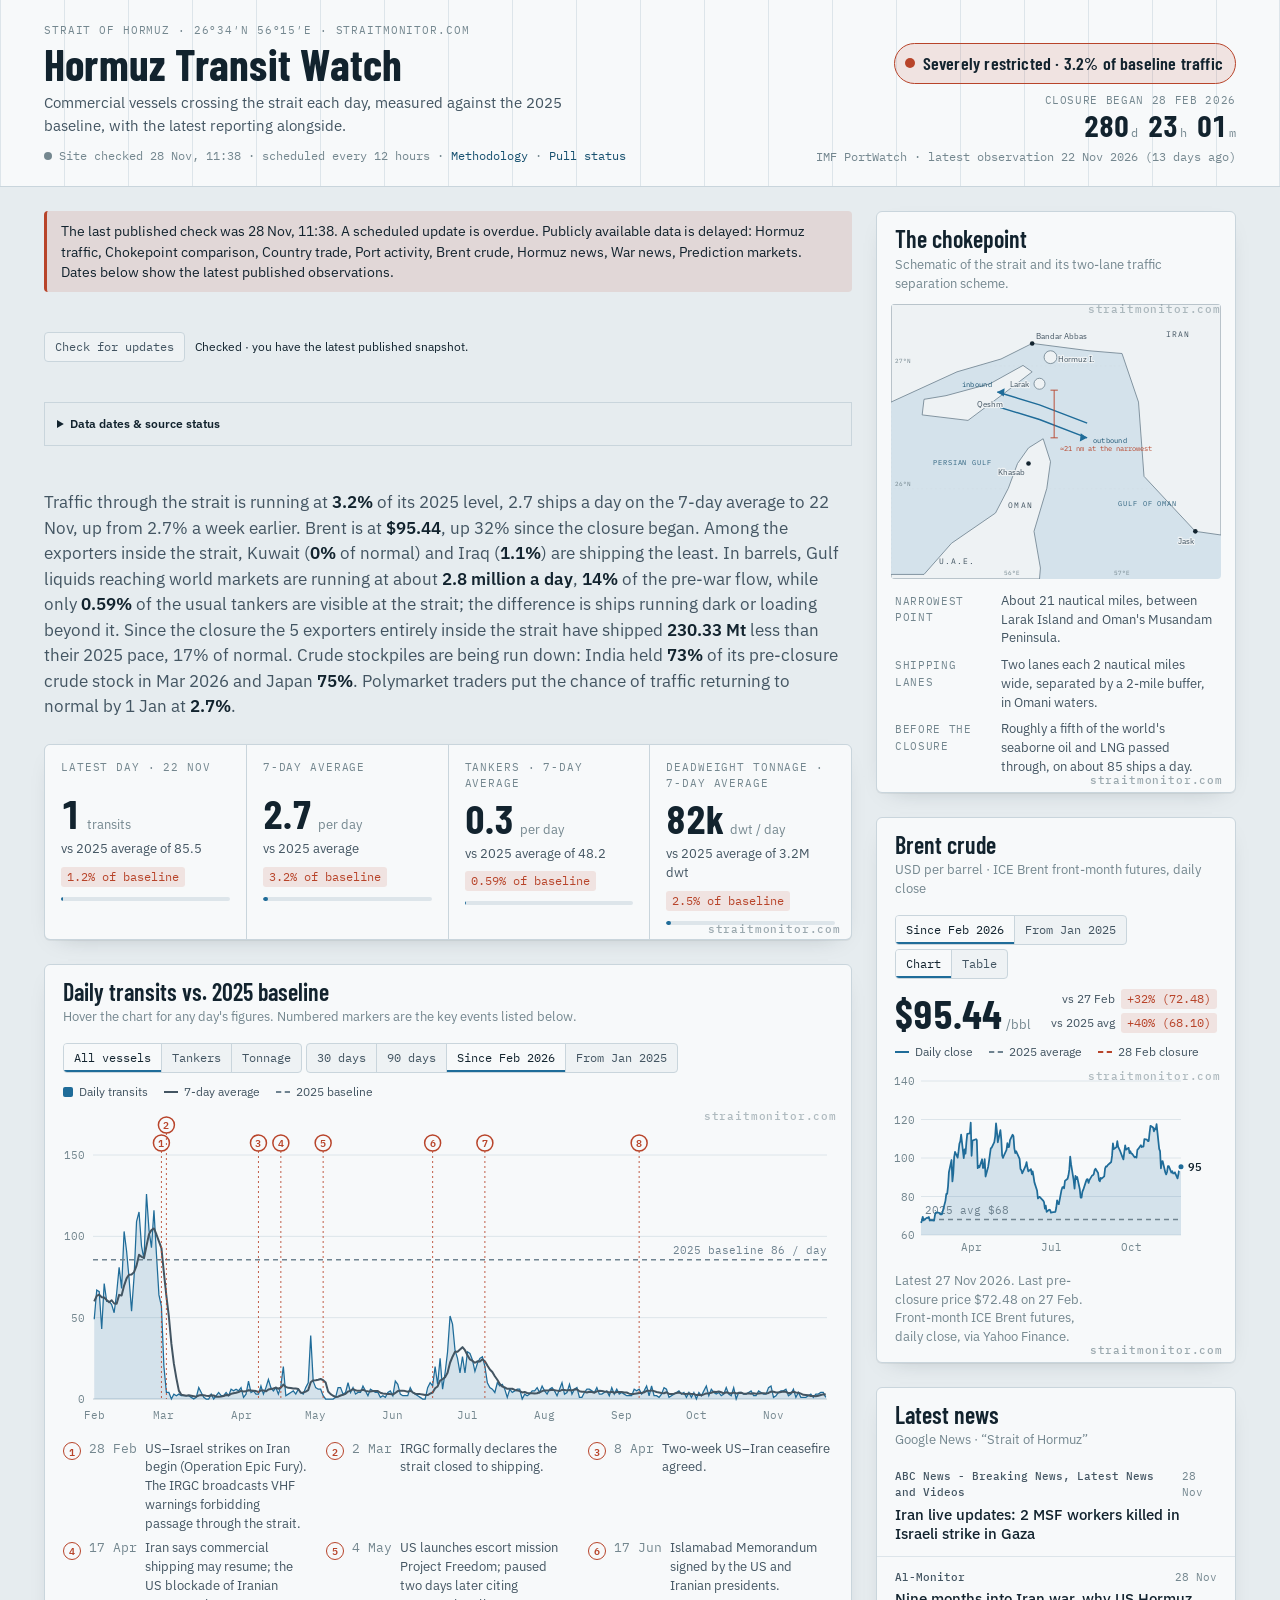
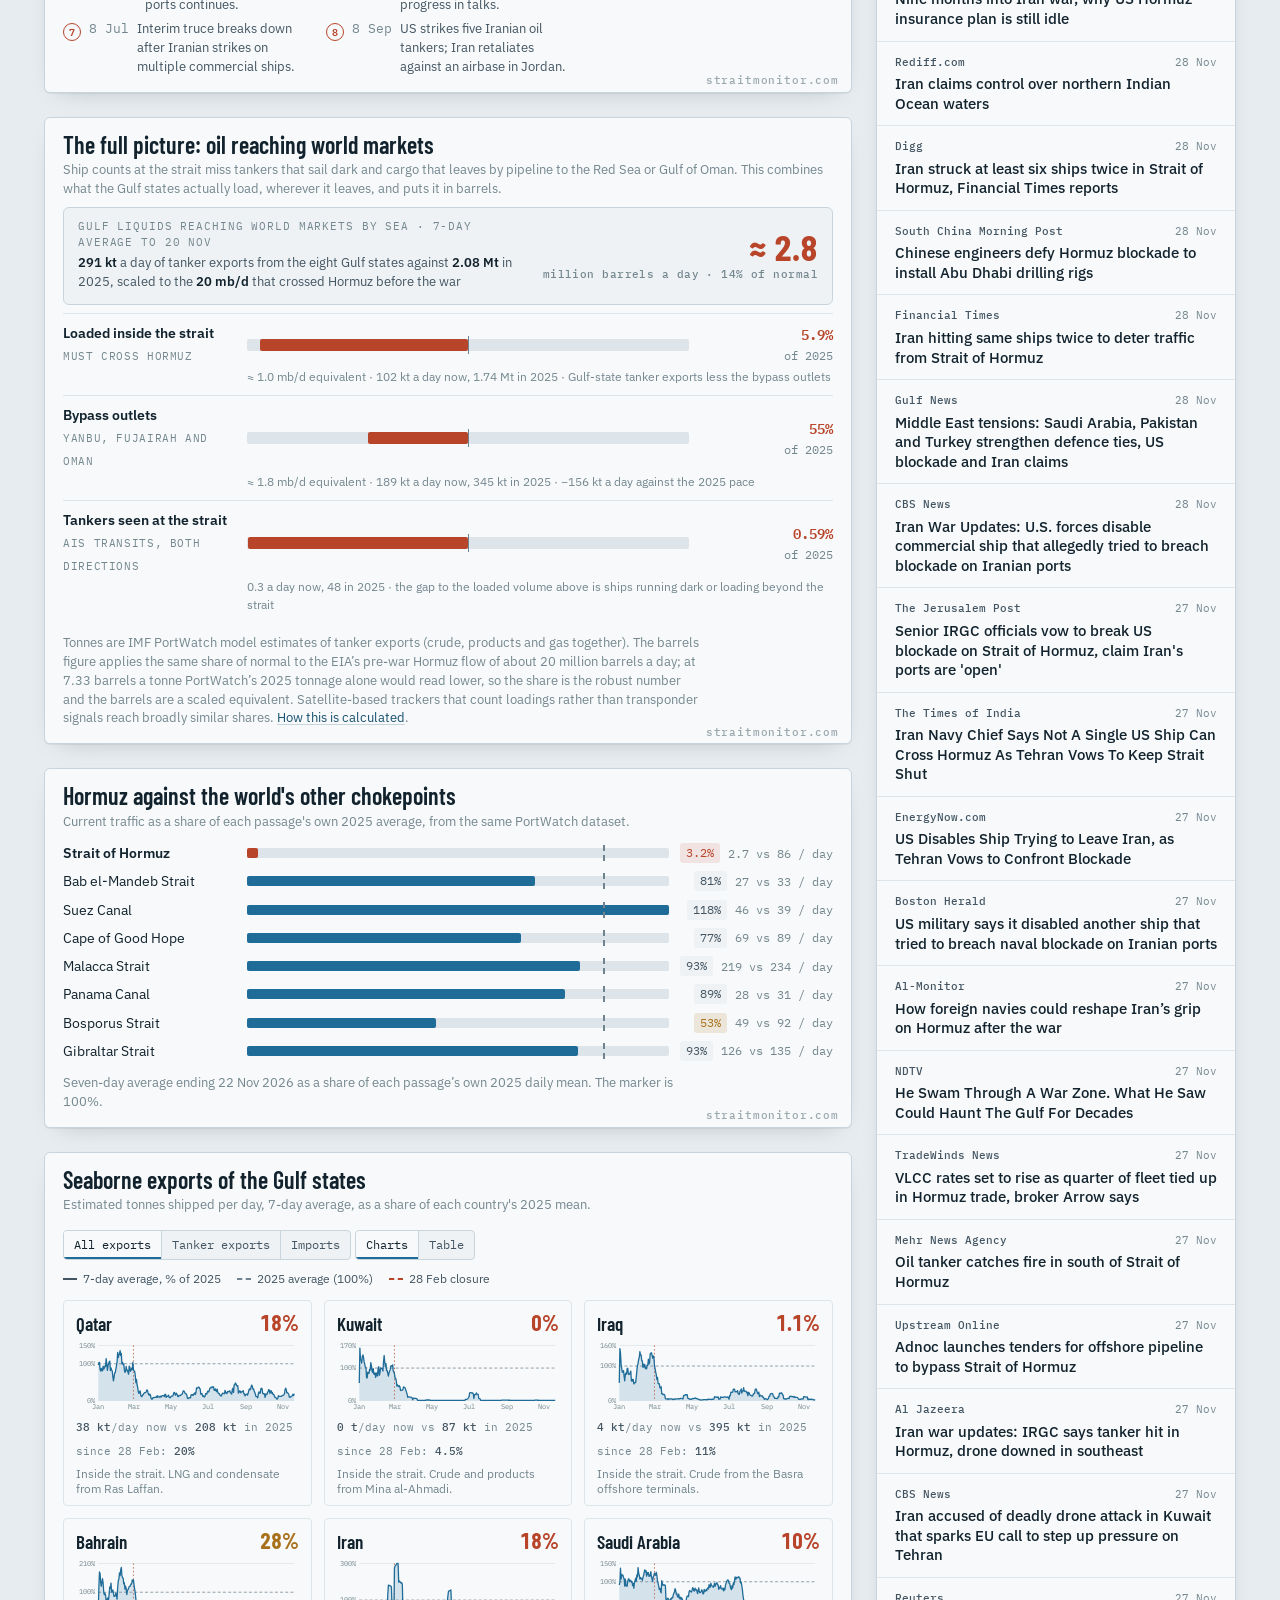
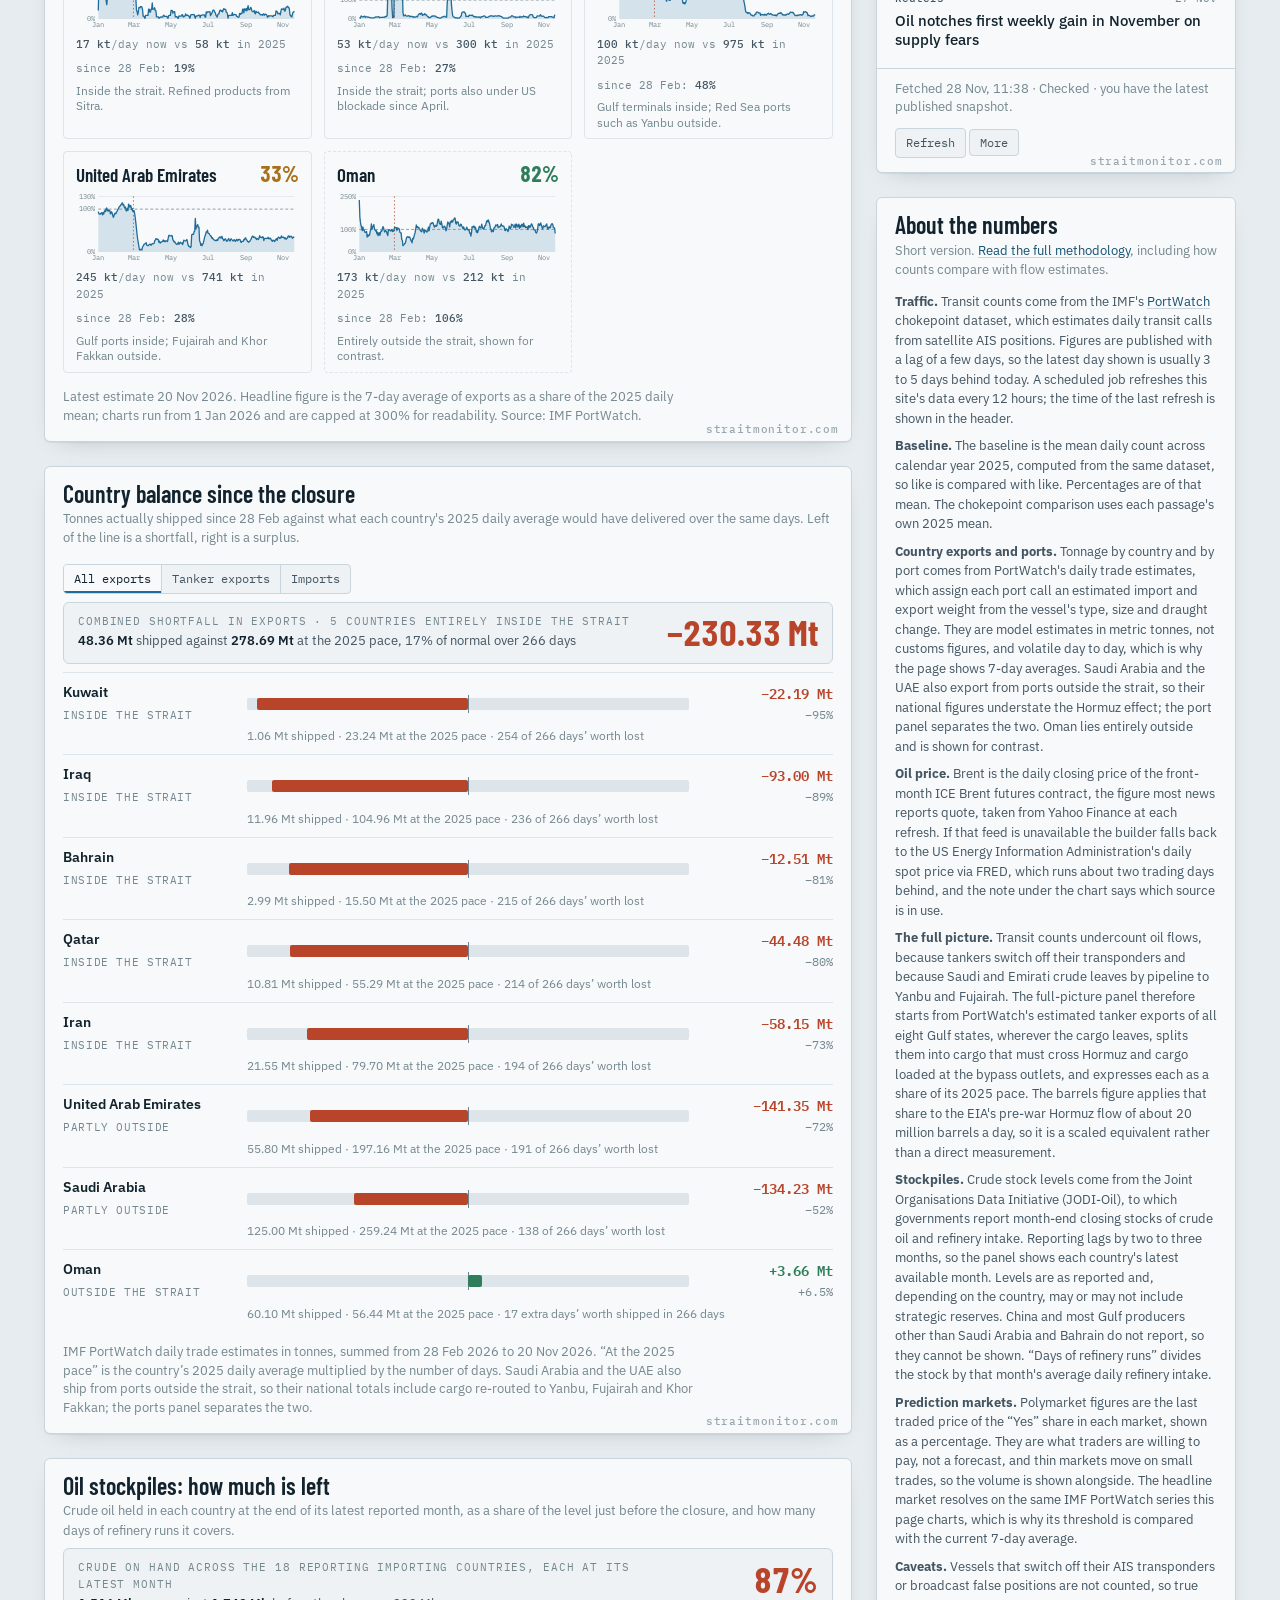
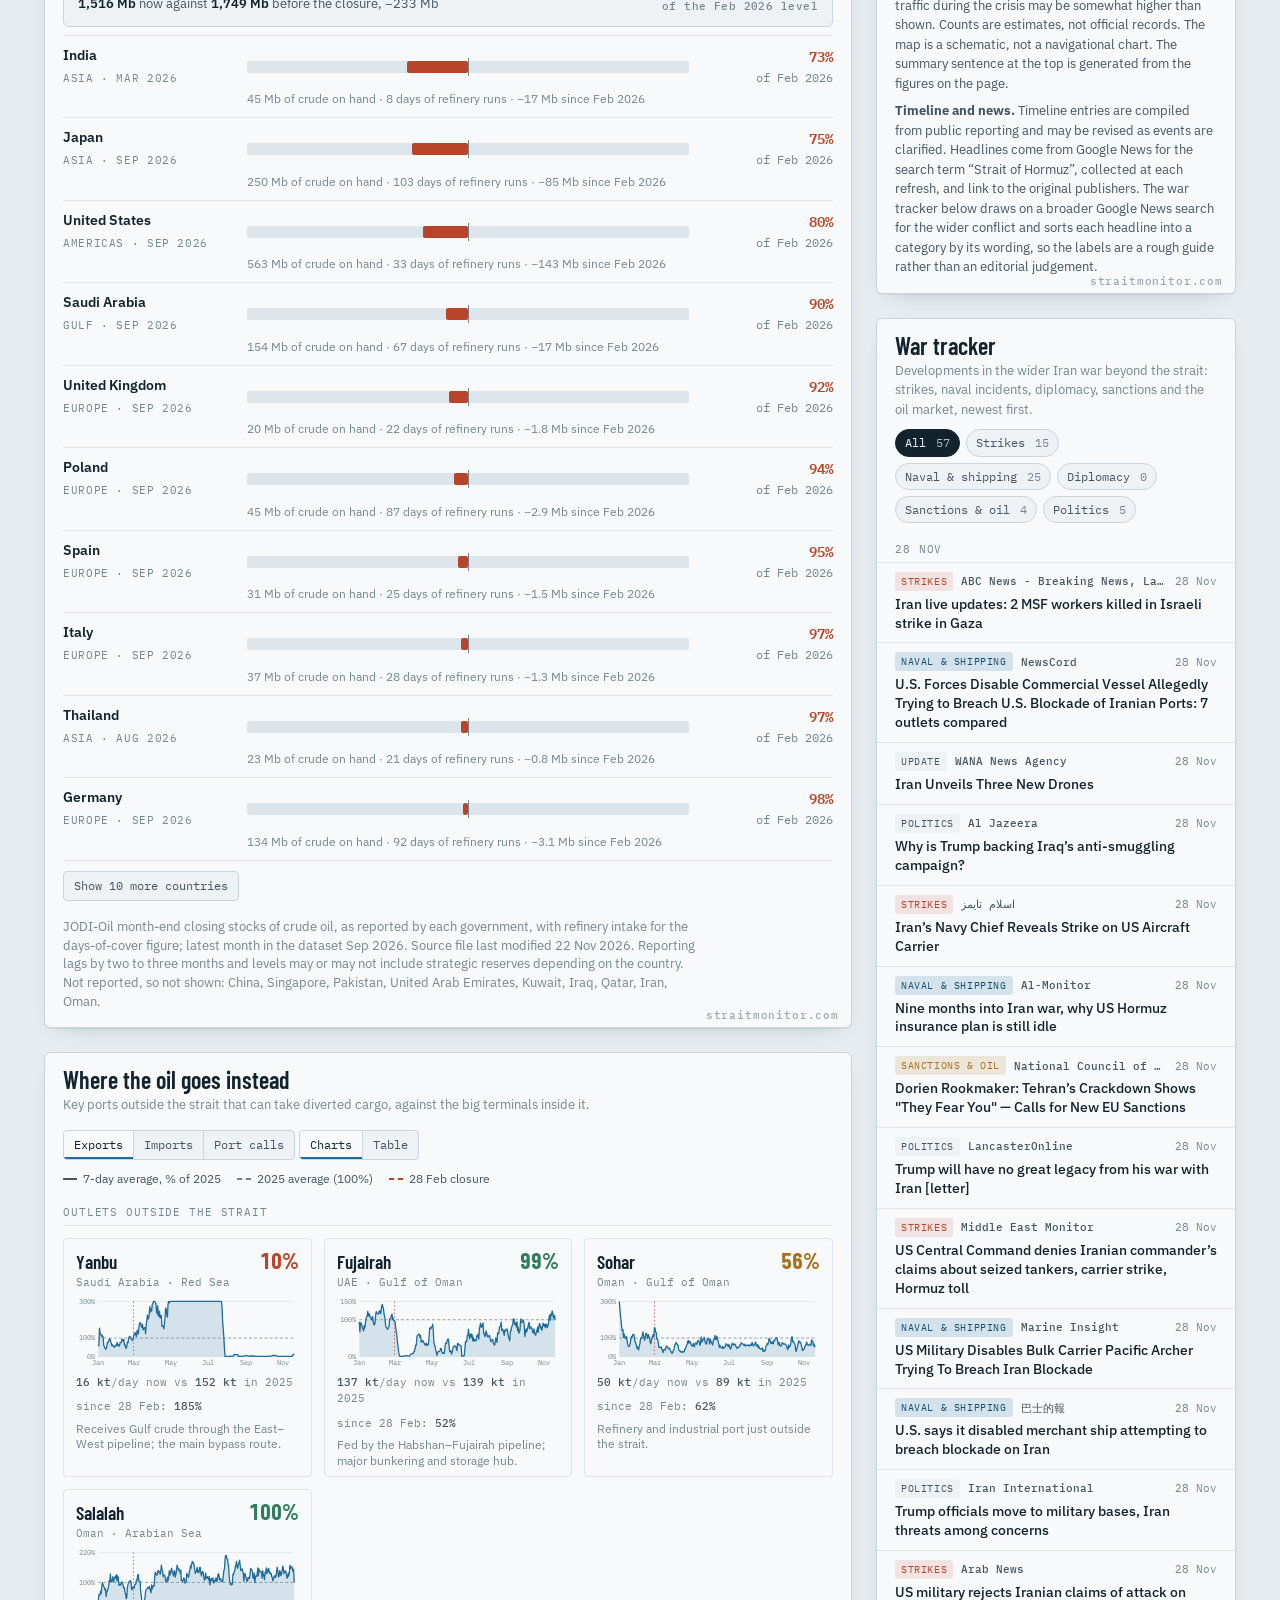
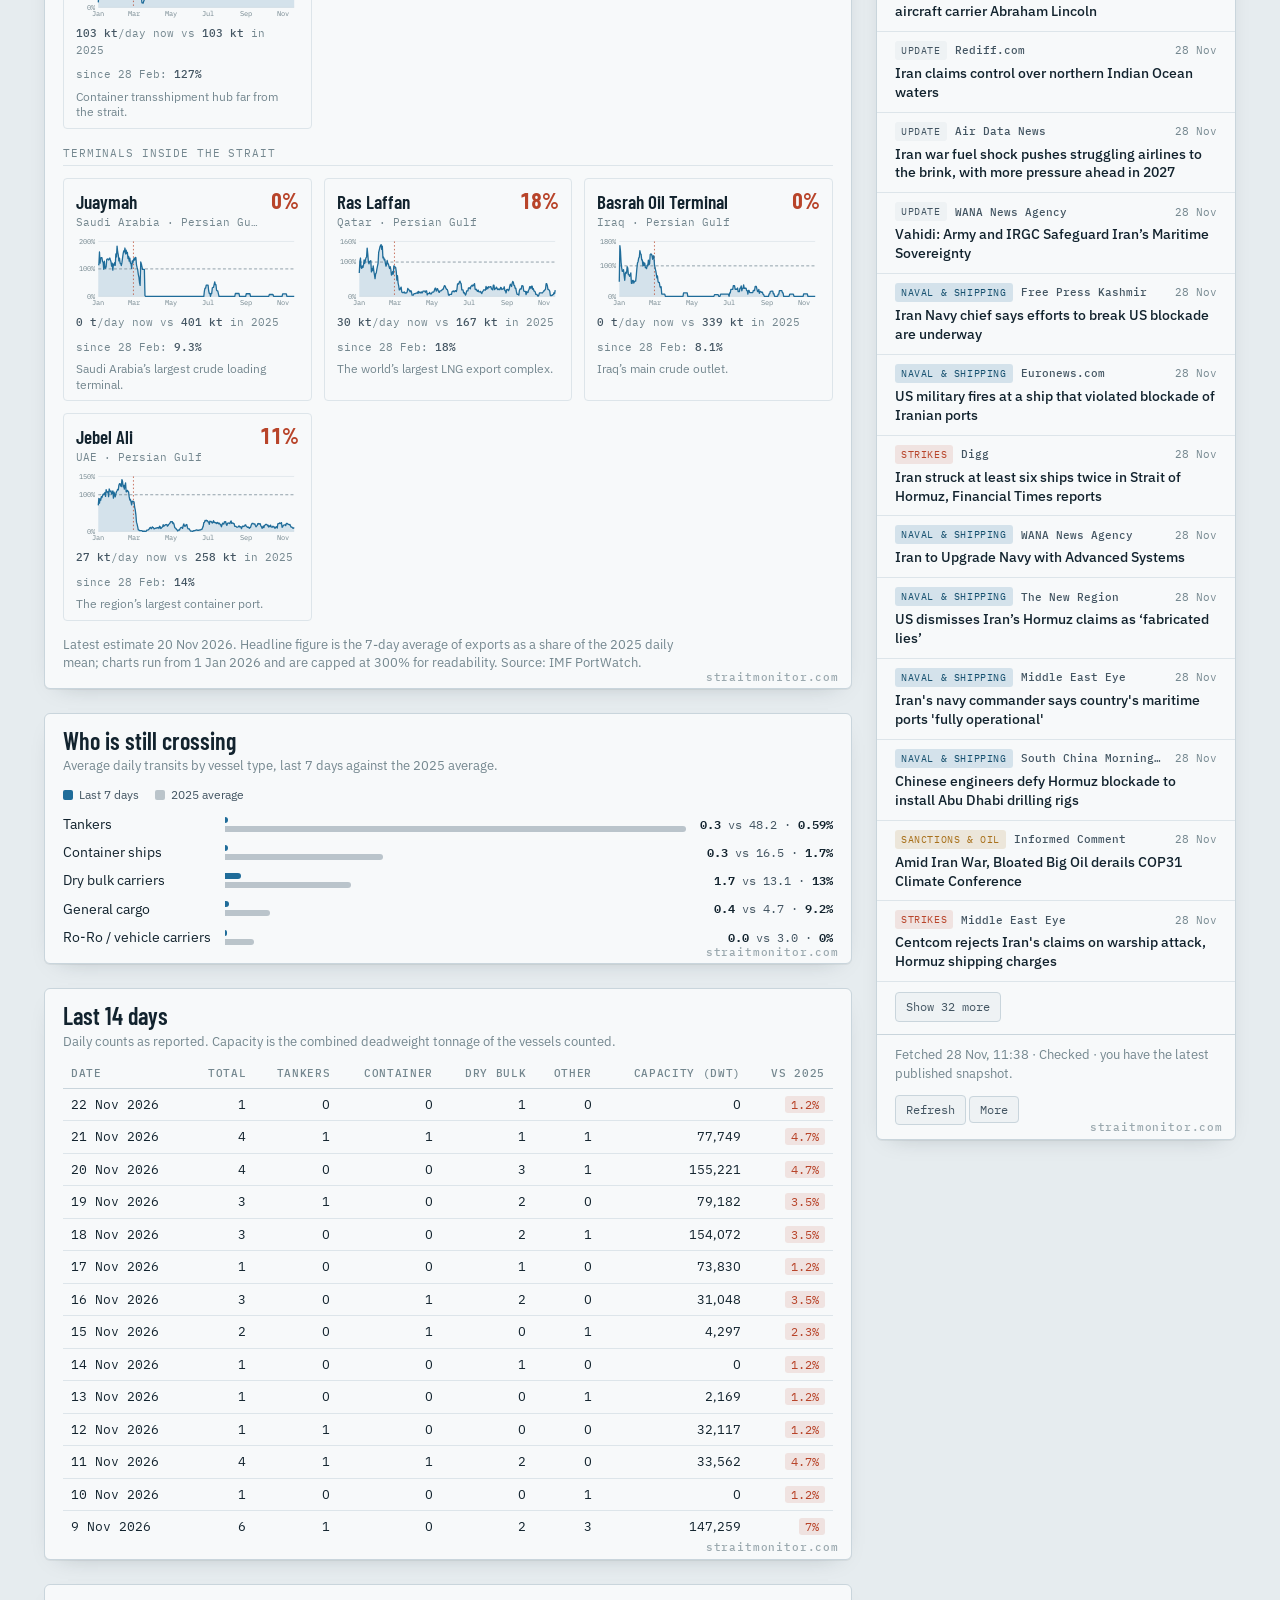
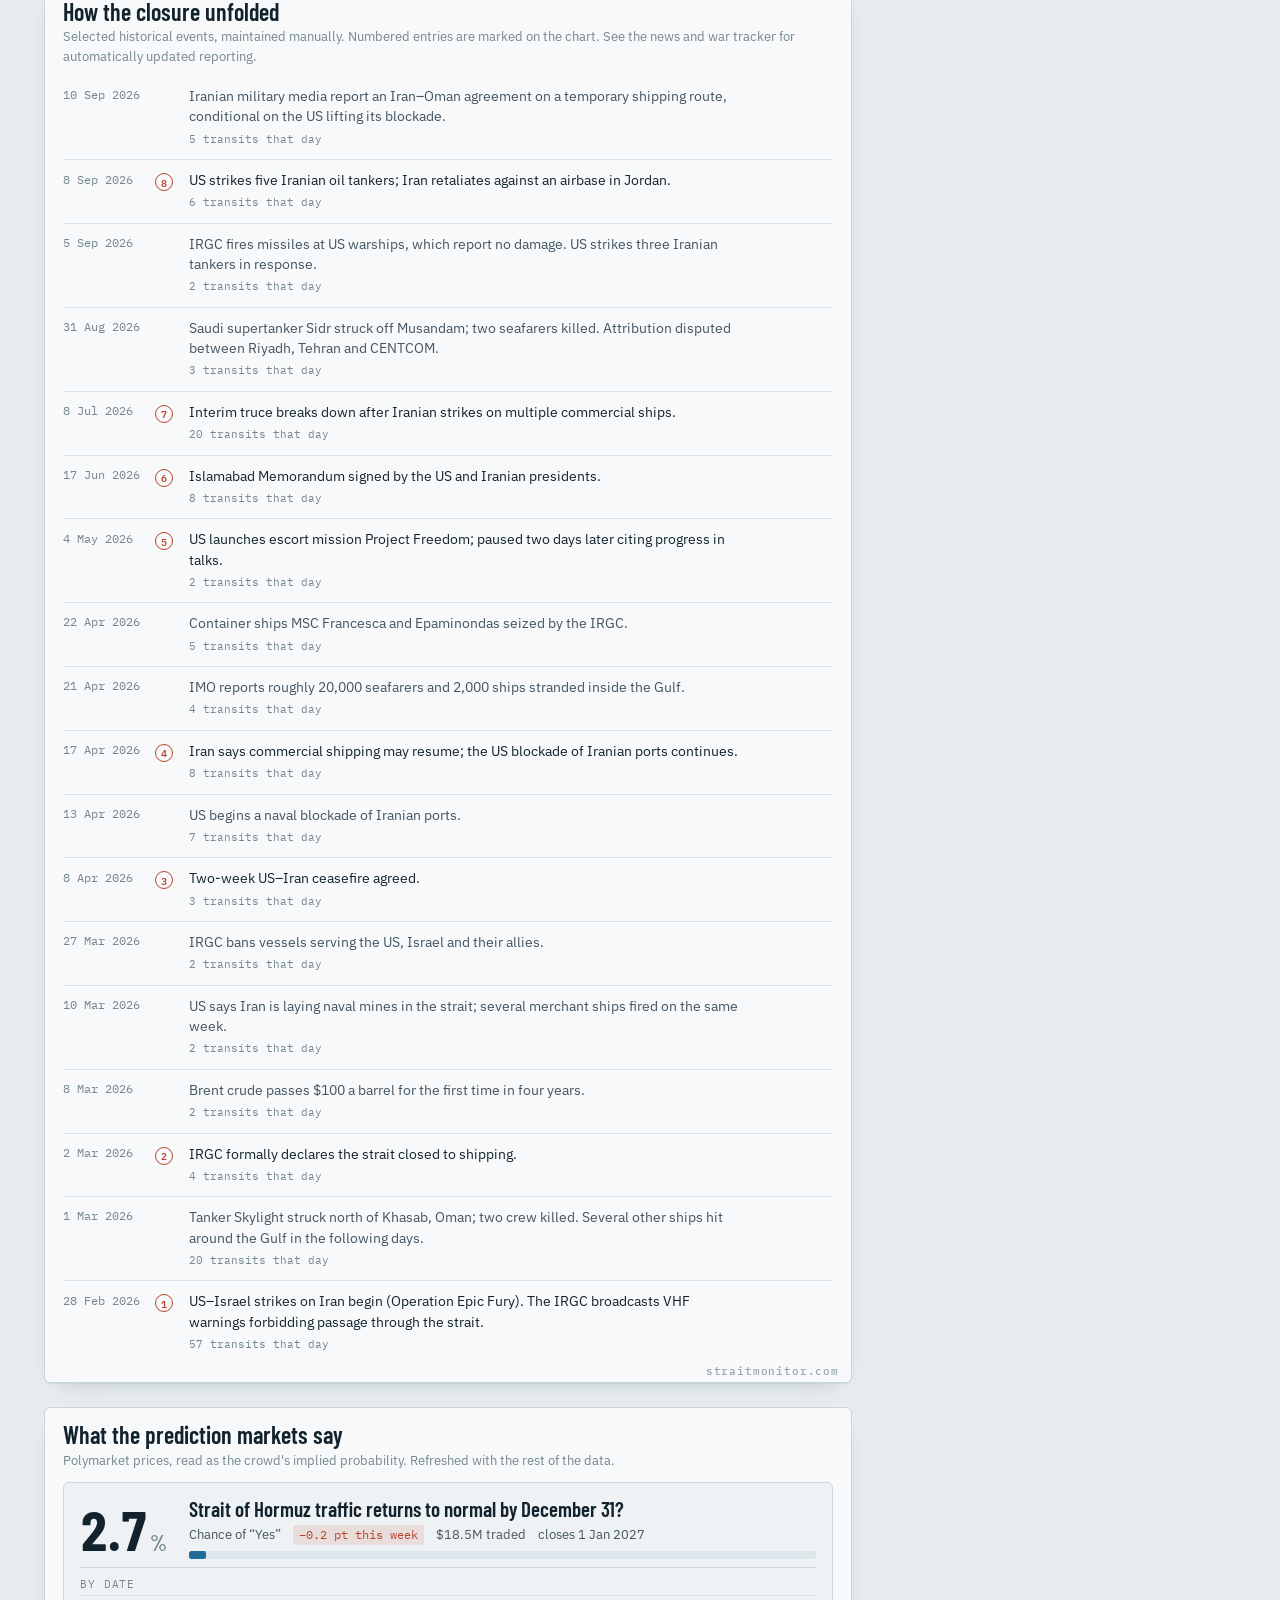
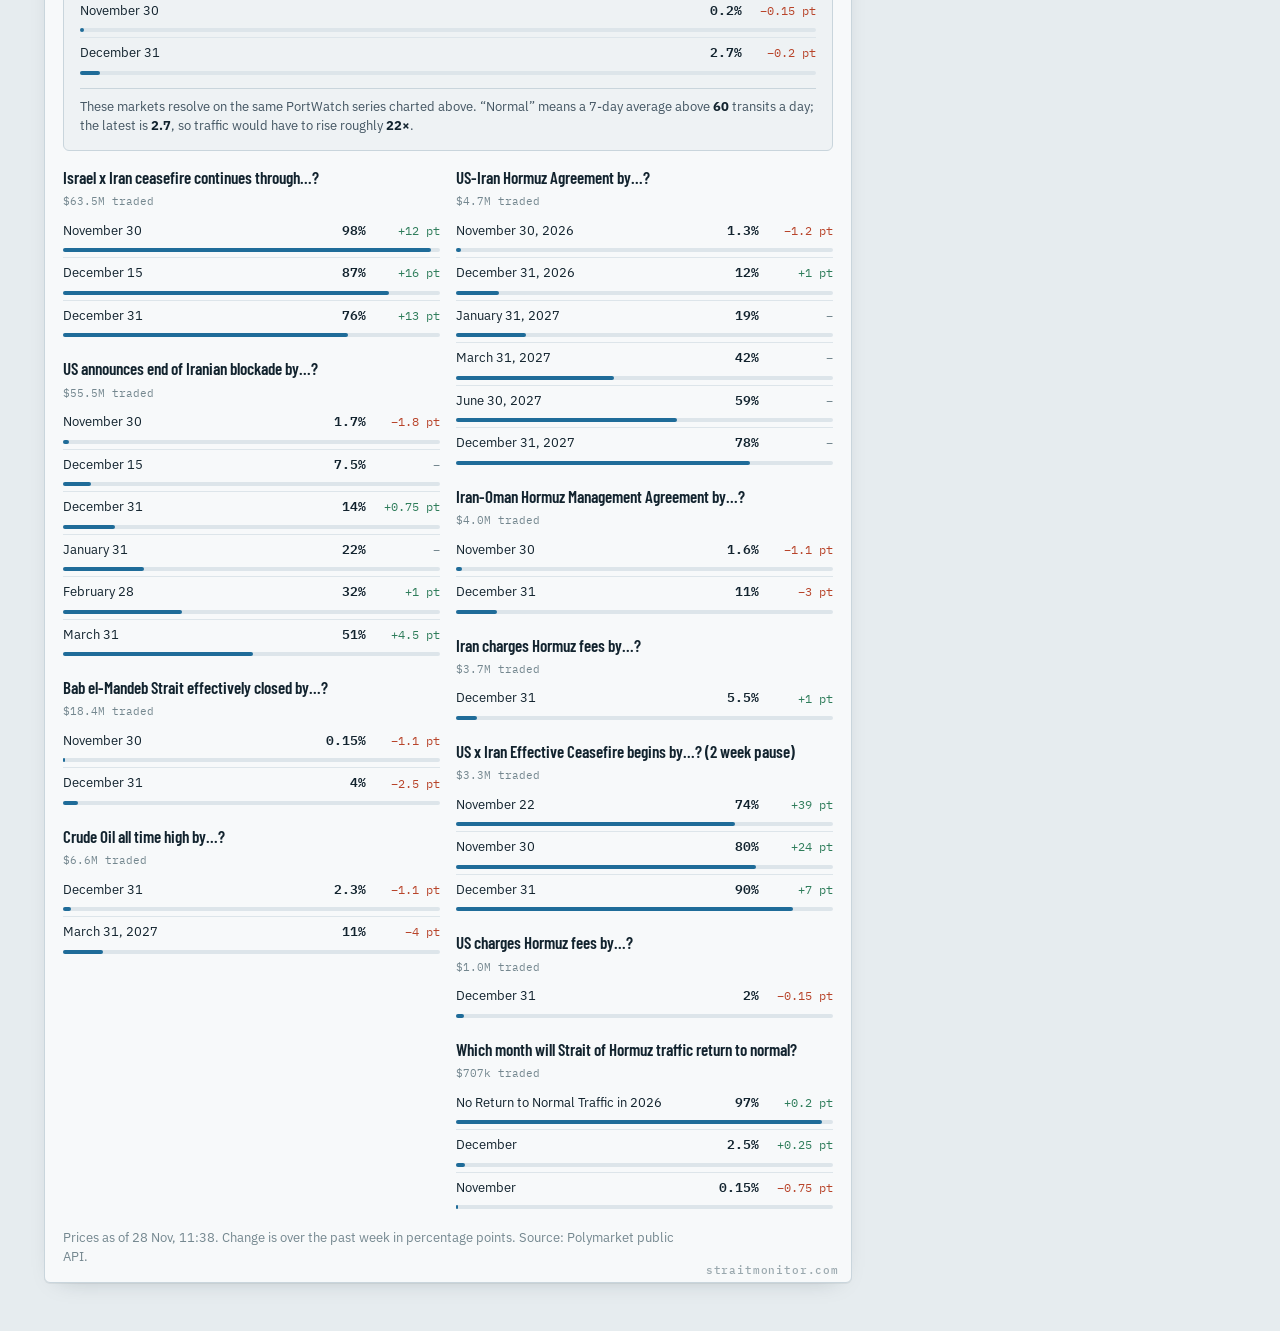
==== commit 154ada7d: "data: update 2026-11-28 11:38 UTC" ====
--- a/index.html
+++ b/index.html
@@ -24,14 +24,14 @@
   <meta property="og:type" content="website">
   <meta property="og:title" content="Hormuz Transit Watch">
   <meta property="og:description" content="Daily ship transits, oil reaching world markets in barrels, each Gulf state's export shortfall, crude stockpiles, Brent and a crisis timeline. Updated every 12 hours.">
-  <meta property="og:image" content="https://straitmonitor.com/og-image.png?v=202611272325">
+  <meta property="og:image" content="https://straitmonitor.com/og-image.png?v=202611281138">
   <meta property="og:image:width" content="1200">
   <meta property="og:image:height" content="630">
   <meta property="og:image:alt" content="Strait of Hormuz traffic at a few percent of its 2025 level, with a chart of daily transits collapsing after the 28 February 2026 closure.">
   <meta name="twitter:card" content="summary_large_image">
   <meta name="twitter:title" content="Hormuz Transit Watch">
   <meta name="twitter:description" content="Daily ship transits, oil reaching world markets in barrels, Gulf export shortfalls, crude stockpiles, Brent and a crisis timeline. Updated every 12 hours.">
-  <meta name="twitter:image" content="https://straitmonitor.com/og-image.png?v=202611272325">
+  <meta name="twitter:image" content="https://straitmonitor.com/og-image.png?v=202611281138">
   <meta name="twitter:image:alt" content="Strait of Hormuz traffic at a few percent of its 2025 level, with a chart of daily transits collapsing after the 28 February 2026 closure.">
   <link rel="preconnect" href="https://fonts.googleapis.com">
   <link rel="preconnect" href="https://fonts.gstatic.com" crossorigin>
@@ -475,8 +475,8 @@
   </aside>
 </main>
 
-<script src="data/events.js?v=202611272325"></script>
-<script src="data/snapshot.js?v=202611272325"></script>
+<script src="data/events.js?v=202611281138"></script>
+<script src="data/snapshot.js?v=202611281138"></script>
 <script src="data-status.js?v=2"></script>
 <script src="app.js?v=10"></script>
 </body>
